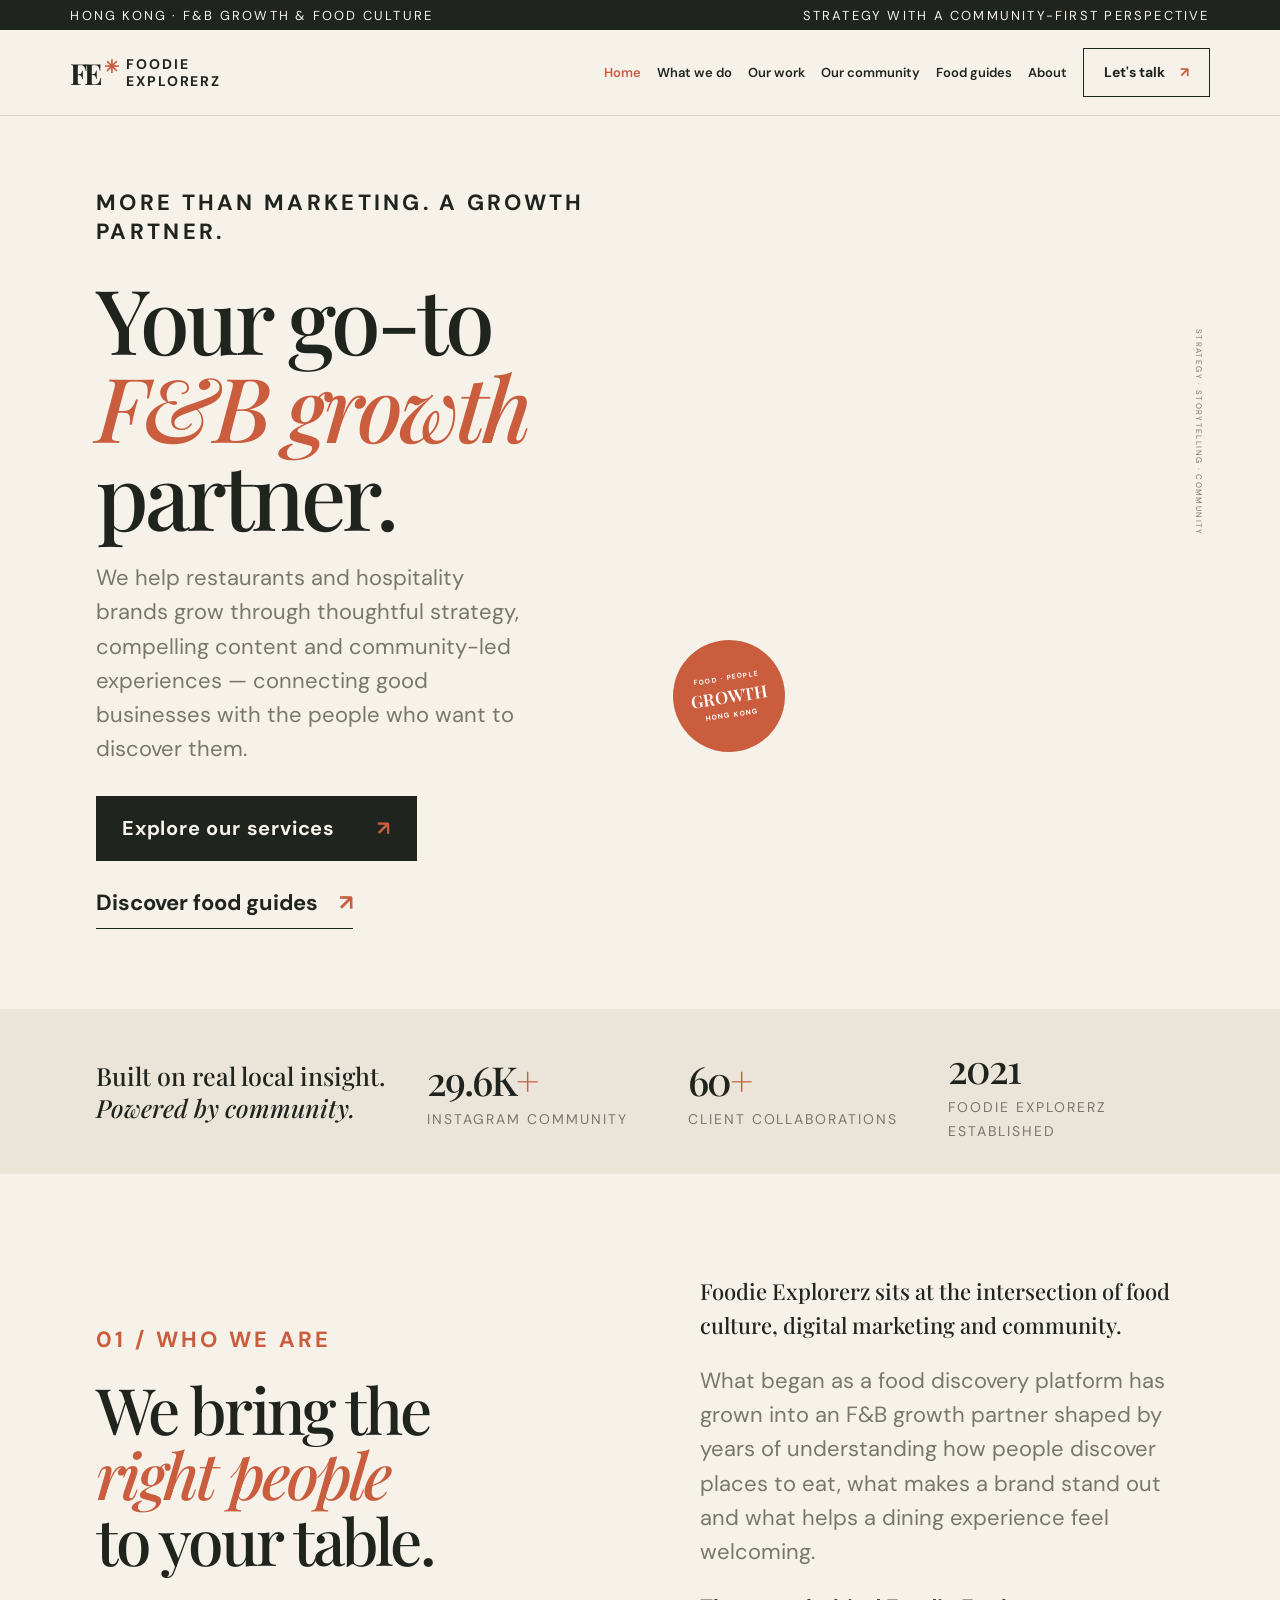
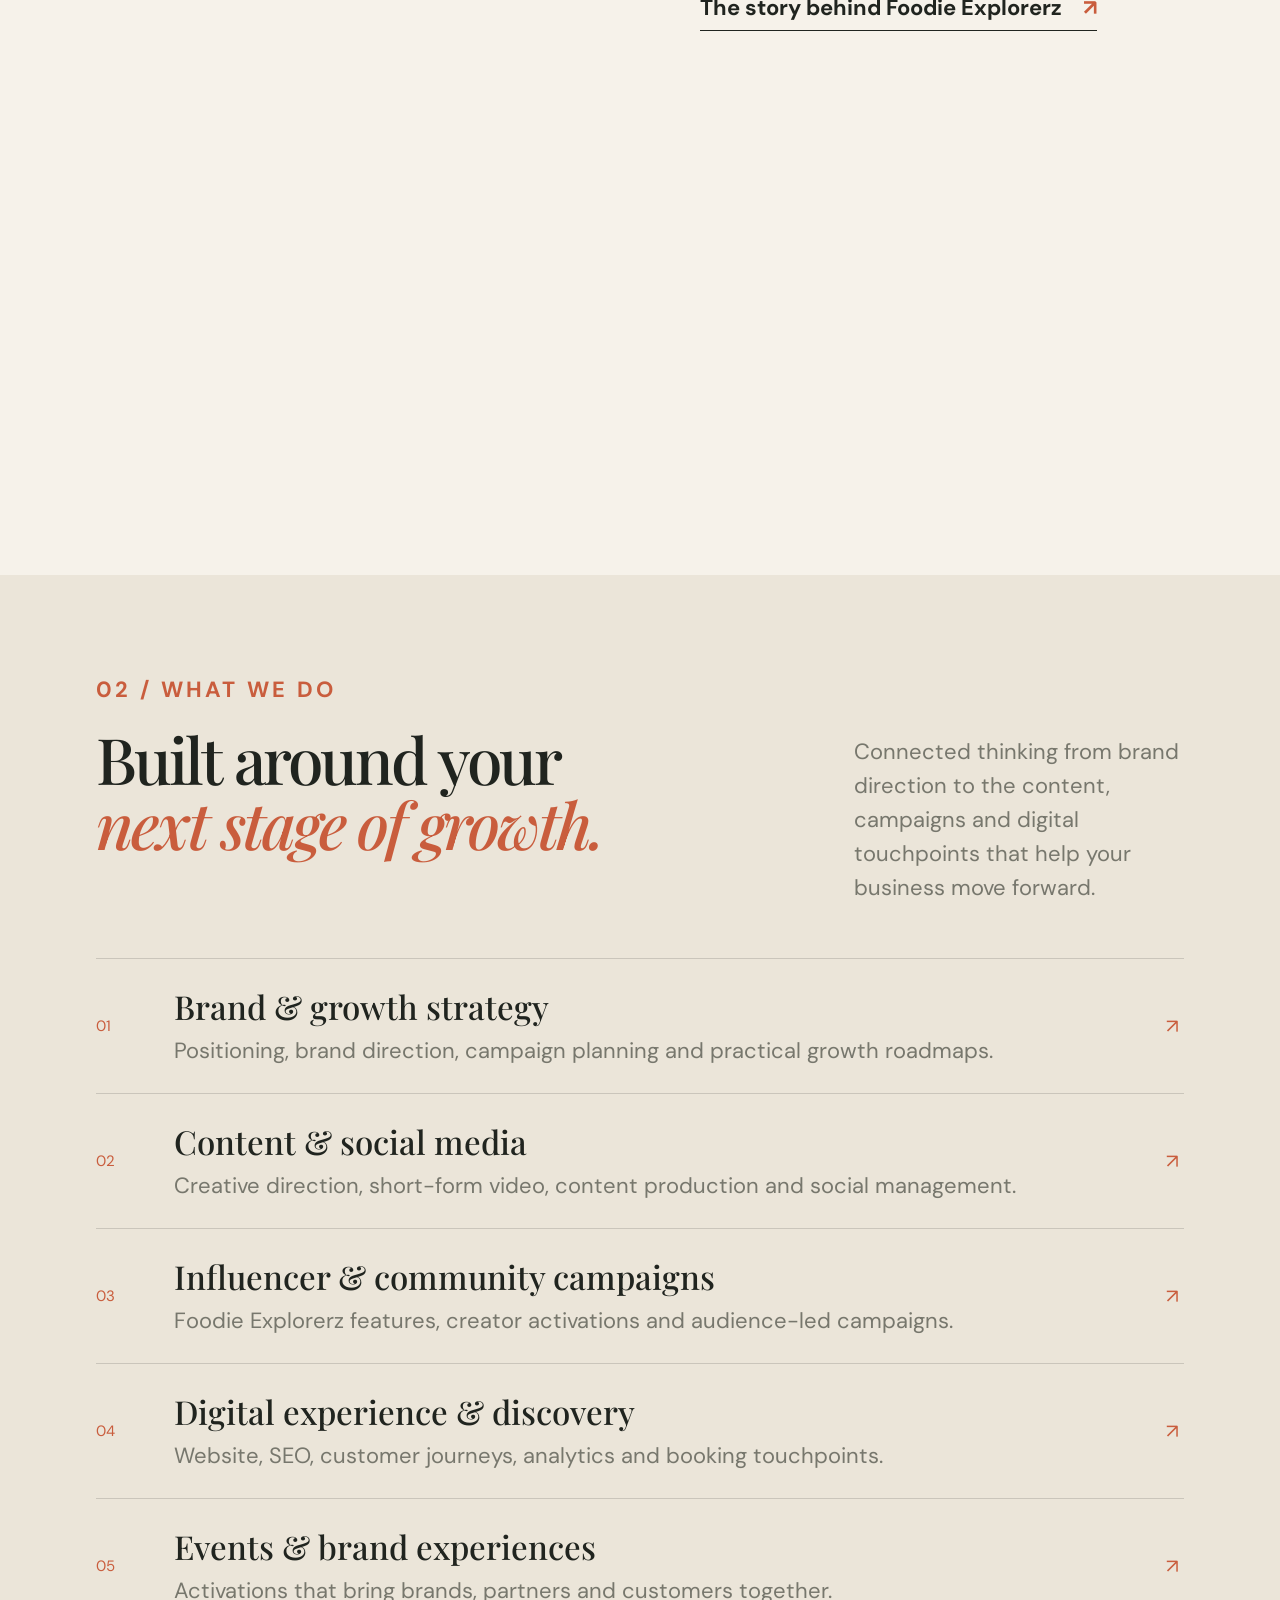
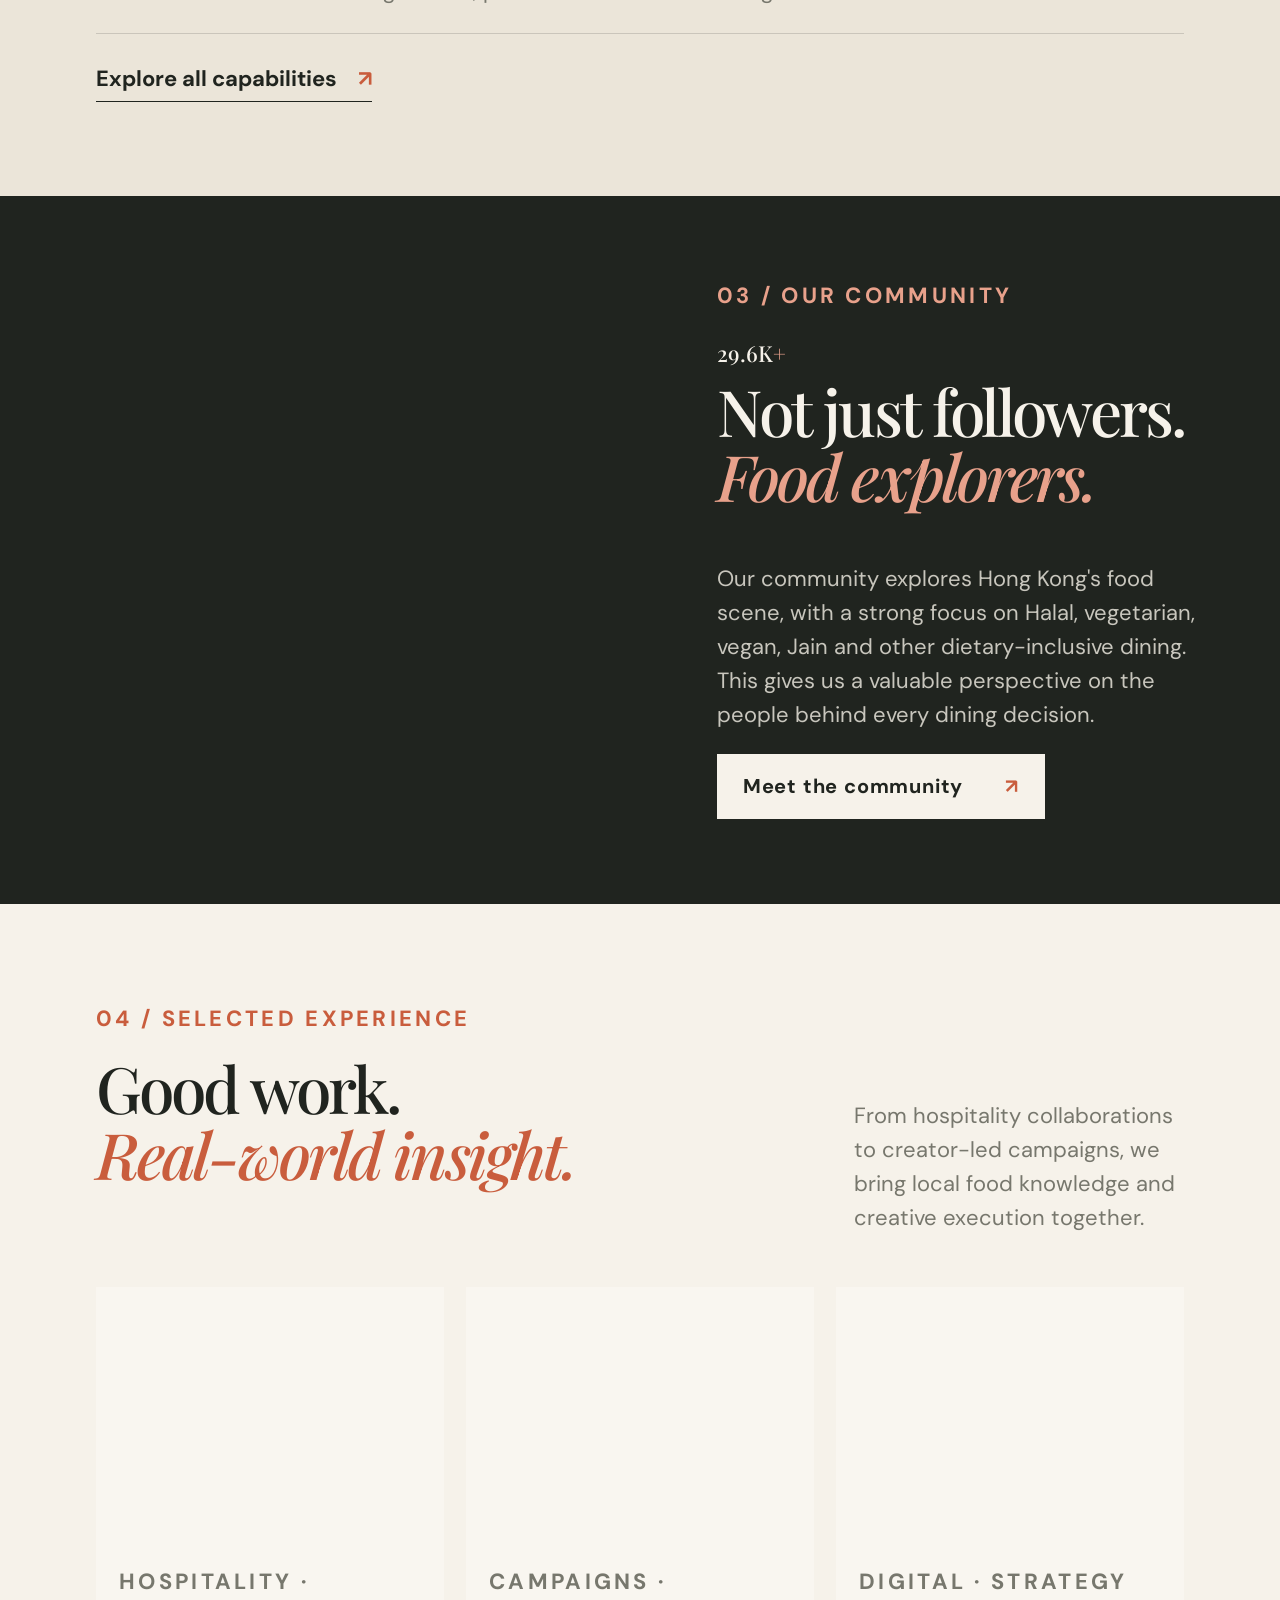
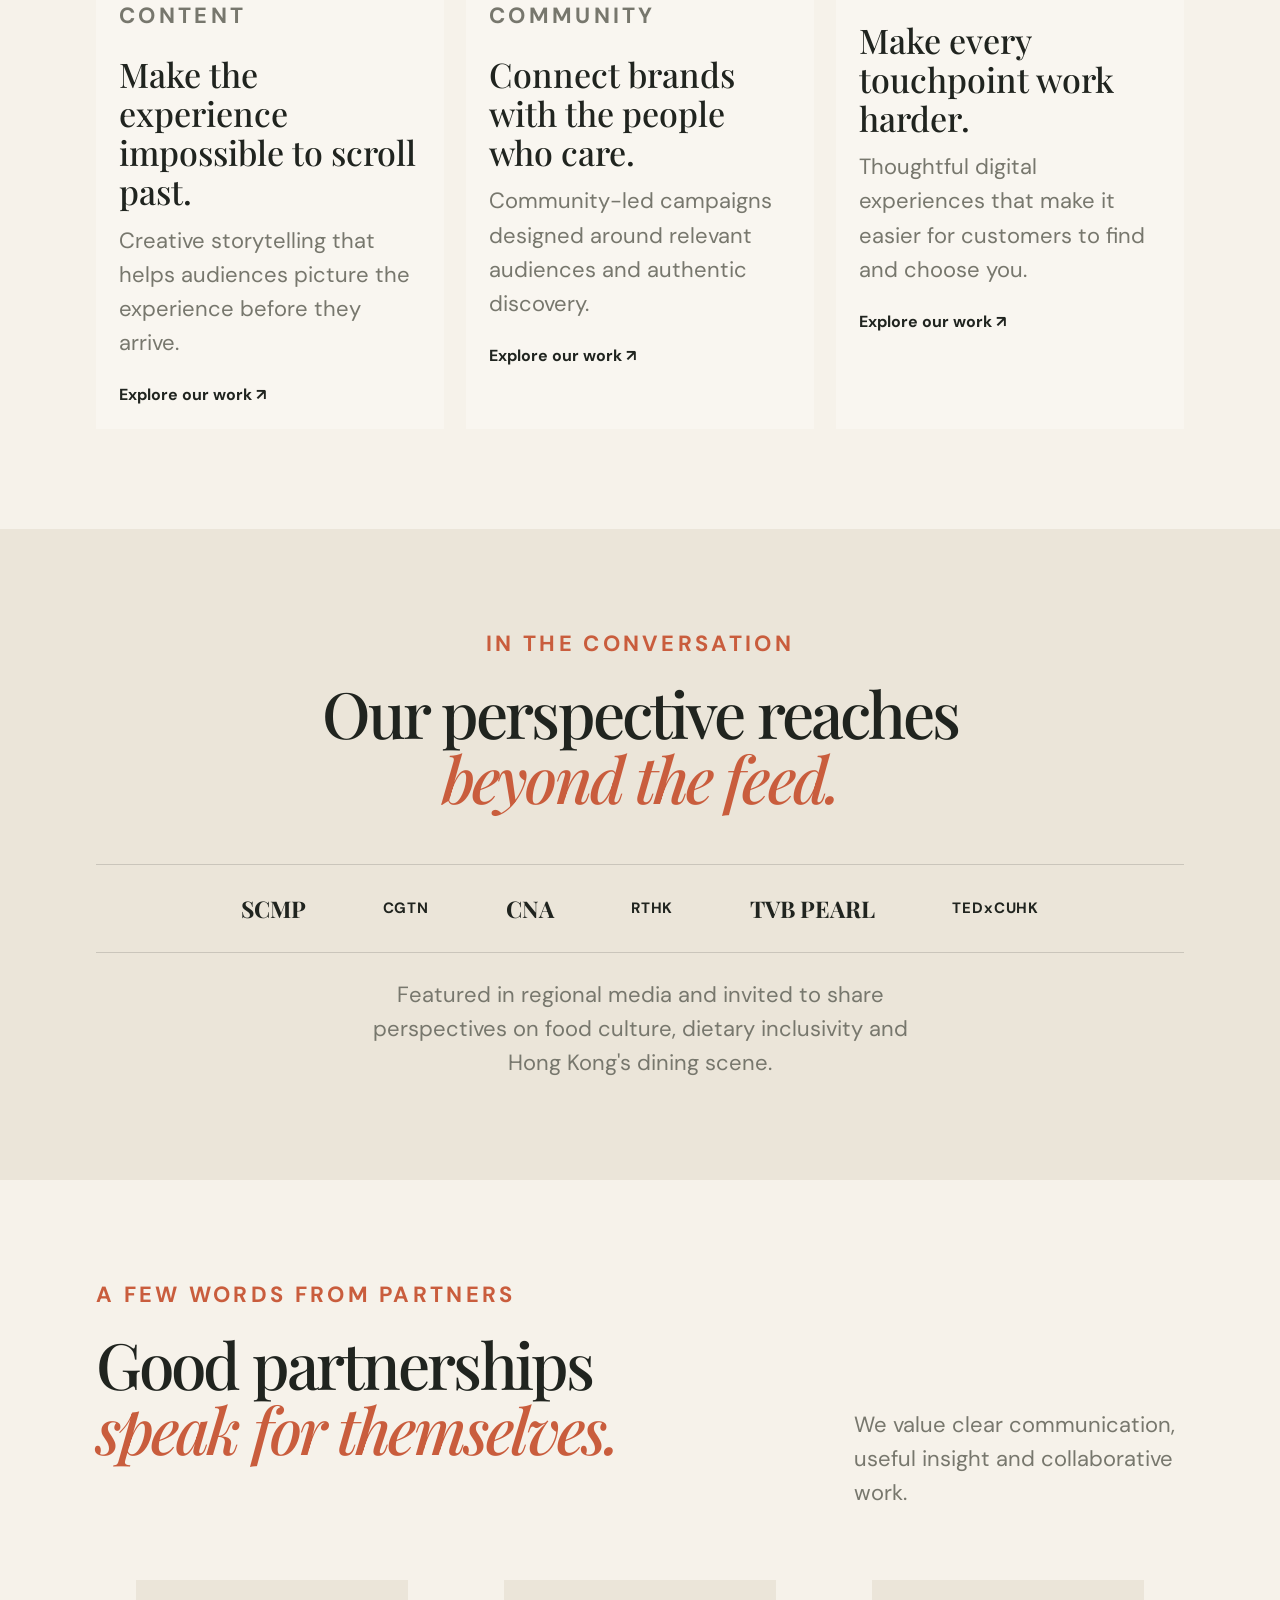
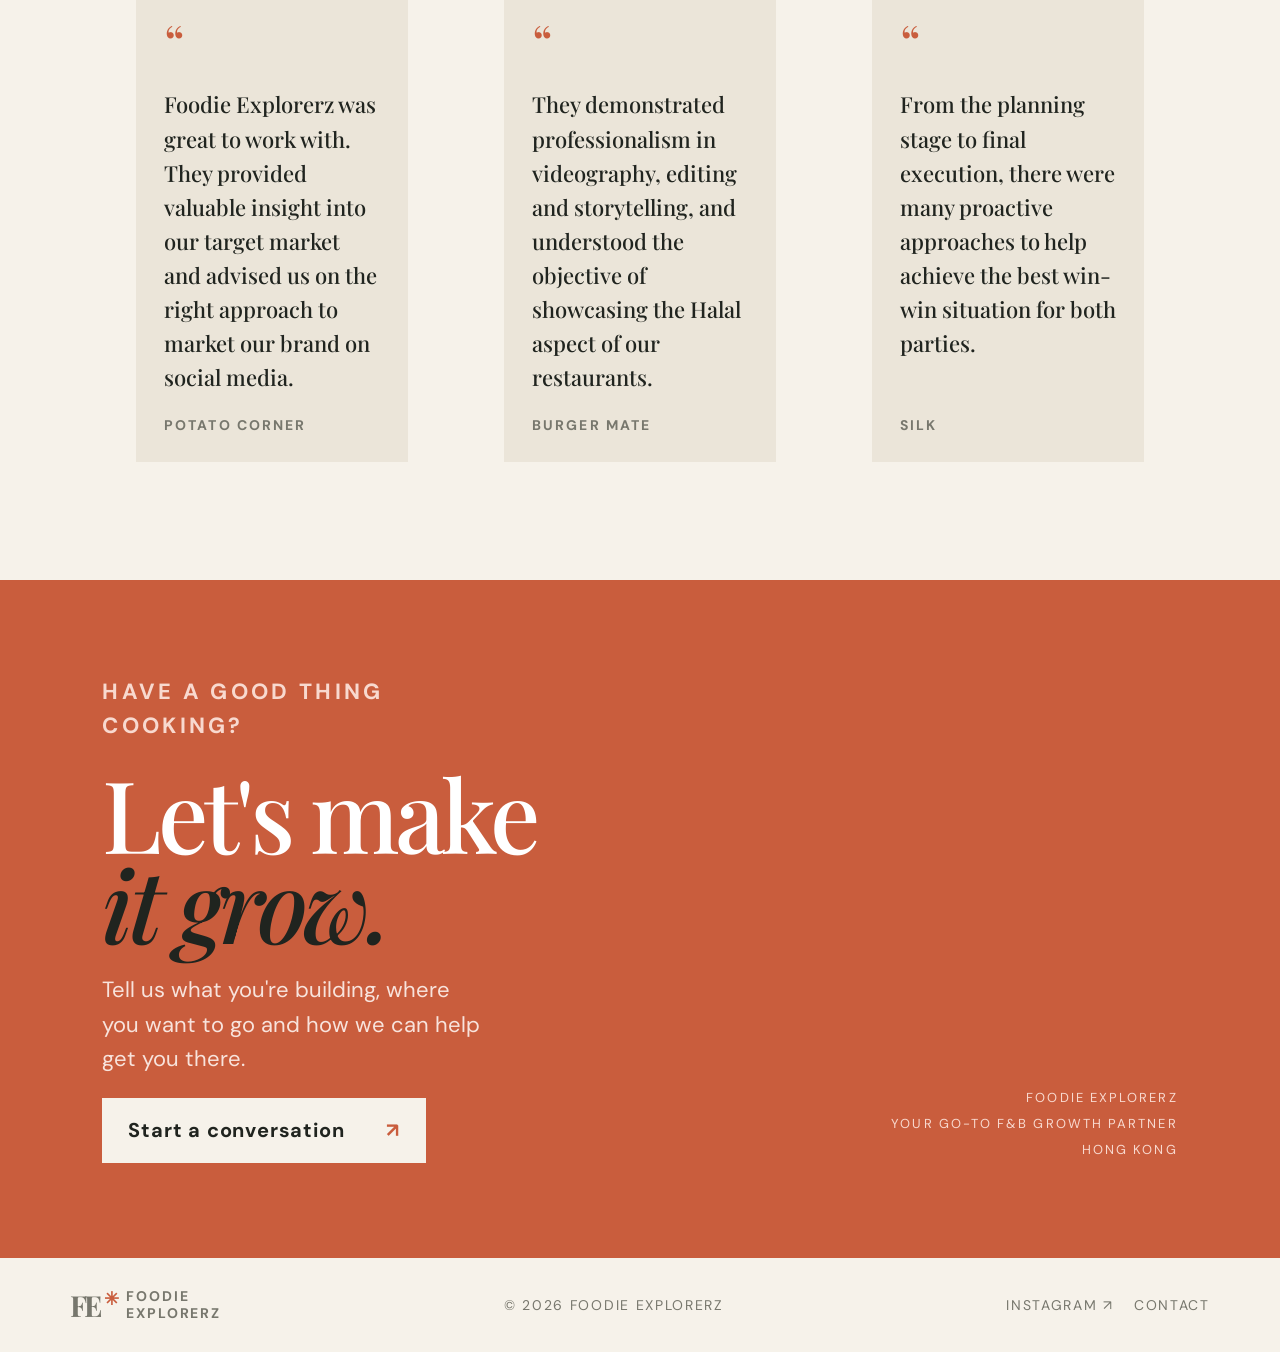
==== index.html @ 1034ffcb "Remove separate Content / Blog navigation" ====
<!doctype html><html lang="en"><head><meta charset="utf-8"><meta name="viewport" content="width=device-width,initial-scale=1"><meta name="theme-color" content="#f6f2ea"><meta name="description" content="Foodie Explorerz is your go-to F&B growth partner. Strategy, content, community and campaigns for restaurants and hospitality brands."><title>Foodie Explorerz | Your Go-to F&B Growth Partner</title><link rel="stylesheet" href="styles.css?v=20261119-content-blog-22px"></head><body>
<div class="topline"><span>Hong Kong · F&B growth & food culture</span><span>Strategy with a community-first perspective</span></div>
<header class="header"><a class="brand" href="index.html"><span class="brand-symbol">FE<b>✳</b></span><span class="brand-word">FOODIE<br>EXPLORERZ</span></a><button class="menu" aria-label="Toggle navigation" aria-expanded="false">☰</button><nav class="nav"><a class="active" href="index.html">Home</a><a href="services.html">What we do</a><a href="work.html">Our work</a><a href="community.html">Our community</a><a href="guides.html">Food guides</a><a href="about.html">About</a><a class="nav-button" href="contact.html">Let's talk <span>↗</span></a></nav></header>
<main><section class="hero"><div class="hero-copy"><p class="eyebrow">More than marketing. A growth partner.</p><h1 class="display">Your go-to<br><em>F&B growth</em><br>partner.</h1><p class="body-copy">We help restaurants and hospitality brands grow through thoughtful strategy, compelling content and community-led experiences — connecting good businesses with the people who want to discover them.</p><div class="actions"><a class="btn" href="services.html">Explore our services <span class="arrow">↗</span></a><a class="text-link" href="guides.html">Discover food guides <span class="arrow">↗</span></a></div></div><div class="hero-visual"><div class="hero-main"></div><div class="hero-inset"></div><div class="roundel"><small>FOOD · PEOPLE</small>GROWTH<span>HONG KONG</span></div><div class="hero-note">STRATEGY · STORYTELLING · COMMUNITY</div></div></section>
<section class="metrics"><div class="metric-intro">Built on real local insight.<br><em>Powered by community.</em></div><div class="metric"><strong>29.6K<span>+</span></strong><small>INSTAGRAM COMMUNITY</small></div><div class="metric"><strong>60<span>+</span></strong><small>CLIENT COLLABORATIONS</small></div><div class="metric"><strong>2021</strong><small>FOODIE EXPLORERZ ESTABLISHED</small></div></section>
<section class="section"><div class="split"><div><p class="kicker">01 / WHO WE ARE</p><h2 class="h2">We bring the<br><em>right people</em><br>to your table.</h2></div><div><p class="lead">Foodie Explorerz sits at the intersection of food culture, digital marketing and community.</p><p class="body-copy">What began as a food discovery platform has grown into an F&B growth partner shaped by years of understanding how people discover places to eat, what makes a brand stand out and what helps a dining experience feel welcoming.</p><a class="text-link" href="about.html">The story behind Foodie Explorerz <span class="arrow">↗</span></a></div></div><div class="image-wide" role="img" aria-label="Chef preparing a dish in a restaurant kitchen"></div></section>
<section class="section services-preview"><div class="section-head"><div><p class="kicker">02 / WHAT WE DO</p><h2 class="h2">Built around your<br><em>next stage of growth.</em></h2></div><p class="body-copy">Connected thinking from brand direction to the content, campaigns and digital touchpoints that help your business move forward.</p></div><div class="service-list"><a class="service" href="services.html"><span class="num">01</span><div><h3>Brand & growth strategy</h3><p>Positioning, brand direction, campaign planning and practical growth roadmaps.</p></div><span class="arrow">↗</span></a><a class="service" href="services.html"><span class="num">02</span><div><h3>Content & social media</h3><p>Creative direction, short-form video, content production and social management.</p></div><span class="arrow">↗</span></a><a class="service" href="services.html"><span class="num">03</span><div><h3>Influencer & community campaigns</h3><p>Foodie Explorerz features, creator activations and audience-led campaigns.</p></div><span class="arrow">↗</span></a><a class="service" href="services.html"><span class="num">04</span><div><h3>Digital experience & discovery</h3><p>Website, SEO, customer journeys, analytics and booking touchpoints.</p></div><span class="arrow">↗</span></a><a class="service" href="services.html"><span class="num">05</span><div><h3>Events & brand experiences</h3><p>Activations that bring brands, partners and customers together.</p></div><span class="arrow">↗</span></a></div><div style="margin-top:28px"><a class="text-link" href="services.html">Explore all capabilities <span class="arrow">↗</span></a></div></section>
<section class="dark-feature"><div class="dark-image" role="img" aria-label="Friends enjoying a meal together"></div><div class="dark-copy"><p class="kicker">03 / OUR COMMUNITY</p><p class="big-number">29.6K<span>+</span></p><h2 class="h2">Not just followers.<br><em>Food explorers.</em></h2><p class="body-copy" style="color:#c8c6bd">Our community explores Hong Kong's food scene, with a strong focus on Halal, vegetarian, vegan, Jain and other dietary-inclusive dining. This gives us a valuable perspective on the people behind every dining decision.</p><a class="btn btn-light" href="community.html">Meet the community <span class="arrow">↗</span></a></div></section>
<section class="section"><div class="section-head"><div><p class="kicker">04 / SELECTED EXPERIENCE</p><h2 class="h2">Good work.<br><em>Real-world insight.</em></h2></div><p class="body-copy">From hospitality collaborations to creator-led campaigns, we bring local food knowledge and creative execution together.</p></div><div class="cards"><article class="card"><div class="card-image" style="background-image:url('https://images.unsplash.com/photo-1559339352-11d035aa65de?auto=format&fit=crop&w=900&q=85')"></div><div class="card-content"><p class="kicker">HOSPITALITY · CONTENT</p><h3>Make the experience impossible to scroll past.</h3><p>Creative storytelling that helps audiences picture the experience before they arrive.</p><a href="work.html">Explore our work ↗</a></div></article><article class="card"><div class="card-image" style="background-image:url('https://images.unsplash.com/photo-1555396273-367ea4eb4db5?auto=format&fit=crop&w=900&q=85')"></div><div class="card-content"><p class="kicker">CAMPAIGNS · COMMUNITY</p><h3>Connect brands with the people who care.</h3><p>Community-led campaigns designed around relevant audiences and authentic discovery.</p><a href="work.html">Explore our work ↗</a></div></article><article class="card"><div class="card-image" style="background-image:url('https://images.unsplash.com/photo-1556742049-0cfed4f6a45d?auto=format&fit=crop&w=900&q=85')"></div><div class="card-content"><p class="kicker">DIGITAL · STRATEGY</p><h3>Make every touchpoint work harder.</h3><p>Thoughtful digital experiences that make it easier for customers to find and choose you.</p><a href="work.html">Explore our work ↗</a></div></article></div></section>
<section class="section press"><p class="kicker">IN THE CONVERSATION</p><h2 class="h2">Our perspective reaches<br><em>beyond the feed.</em></h2><div class="press-logos"><span>SCMP</span><span>CGTN</span><span>CNA</span><span>RTHK</span><span>TVB PEARL</span><span>TEDxCUHK</span></div><p class="body-copy" style="max-width:570px;margin:25px auto 0">Featured in regional media and invited to share perspectives on food culture, dietary inclusivity and Hong Kong's dining scene.</p></section>
<section class="section"><div class="section-head"><div><p class="kicker">A FEW WORDS FROM PARTNERS</p><h2 class="h2">Good partnerships<br><em>speak for themselves.</em></h2></div><p class="body-copy">We value clear communication, useful insight and collaborative work.</p></div><div class="quote-grid"><blockquote class="quote"><mark>“</mark><p>Foodie Explorerz was great to work with. They provided valuable insight into our target market and advised us on the right approach to market our brand on social media.</p><cite>POTATO CORNER</cite></blockquote><blockquote class="quote"><mark>“</mark><p>They demonstrated professionalism in videography, editing and storytelling, and understood the objective of showcasing the Halal aspect of our restaurants.</p><cite>BURGER MATE</cite></blockquote><blockquote class="quote"><mark>“</mark><p>From the planning stage to final execution, there were many proactive approaches to help achieve the best win-win situation for both parties.</p><cite>SILK</cite></blockquote></div></section>
<section class="cta"><div><p class="kicker">HAVE A GOOD THING COOKING?</p><h2>Let's make<br><em>it grow.</em></h2><p>Tell us what you're building, where you want to go and how we can help get you there.</p><a class="btn btn-light" href="contact.html">Start a conversation <span class="arrow">↗</span></a></div><div class="cta-aside">FOODIE EXPLORERZ<br>YOUR GO-TO F&B GROWTH PARTNER<br>HONG KONG</div></section></main>
<footer class="footer"><a class="brand" href="index.html"><span class="brand-symbol">FE<b>✳</b></span><span class="brand-word">FOODIE<br>EXPLORERZ</span></a><span>© <span data-year></span> FOODIE EXPLORERZ</span><div class="footer-links"><a href="https://www.instagram.com/foodie_explorerz/" target="_blank" rel="noopener">INSTAGRAM ↗</a><a href="contact.html">CONTACT</a></div></footer><script src="script.js"></script></body></html>
---- styles.css ----
@import url('https://fonts.googleapis.com/css2?family=DM+Sans:wght@400;500;600;700&family=Playfair+Display:ital,wght@0,500;0,600;0,700;1,500;1,600&display=swap');
:root{--cream:#f6f2ea;--paper:#ebe5d9;--ink:#20241f;--muted:#77776d;--accent:#c95d3d;--line:rgba(32,36,31,.16);--serif:'Playfair Display',Georgia,serif;--sans:'DM Sans',Arial,sans-serif;--max:1280px}
*{box-sizing:border-box}html{scroll-behavior:smooth}body{margin:0;background:var(--cream);color:var(--ink);font-family:var(--sans);-webkit-font-smoothing:antialiased}a{color:inherit;text-decoration:none}img{max-width:100%;display:block}.topline{height:30px;background:var(--ink);color:var(--cream);display:flex;align-items:center;justify-content:space-between;padding:0 5.5%;font-size:8px;letter-spacing:.17em;text-transform:uppercase}.header{height:86px;padding:0 5.5%;display:flex;align-items:center;justify-content:space-between;border-bottom:1px solid var(--line);position:sticky;top:0;background:rgba(246,242,234,.96);backdrop-filter:blur(12px);z-index:20}.brand{display:flex;align-items:center;gap:10px}.brand-symbol{font:700 29px var(--serif);letter-spacing:-.1em}.brand-symbol b{color:var(--accent);font-size:18px;vertical-align:top;margin-left:4px}.brand-word{font-size:9px;font-weight:700;line-height:1.2;letter-spacing:.14em}.nav{display:flex;align-items:center;gap:27px;font-size:10px;font-weight:600}.nav a{transition:color .2s}.nav a:hover,.nav a.active{color:var(--accent)}.nav .nav-button{padding:13px 17px;border:1px solid var(--ink)}.nav-button span,.arrow{color:var(--accent);margin-left:12px}.menu{display:none;border:0;background:none;font-size:24px;color:var(--ink)}.wrap{max-width:var(--max);margin:auto}.eyebrow,.kicker{font-size:9px;letter-spacing:.19em;font-weight:700;text-transform:uppercase}.kicker{color:var(--accent)}h1,h2,h3,p{margin-top:0}h1,h2{font-family:var(--serif);font-weight:500;letter-spacing:-.045em}h1 em,h2 em{color:var(--accent);font-weight:500}.display{font-size:clamp(54px,7vw,94px);line-height:.98}.h2{font-size:clamp(43px,5vw,68px);line-height:1.02}.lead{font:500 22px/1.4 var(--serif)}.body-copy{font-size:13px;line-height:1.9;color:var(--muted)}.btn{display:inline-flex;align-items:center;justify-content:space-between;gap:30px;padding:16px 19px;background:var(--ink);color:var(--cream);font-size:10px;font-weight:700;letter-spacing:.04em;transition:transform .2s}.btn:hover{transform:translateY(-3px)}.btn-light{background:var(--cream);color:var(--ink)}.btn-outline{background:transparent;border:1px solid var(--ink);color:var(--ink)}.text-link{font-size:10px;font-weight:700;border-bottom:1px solid var(--ink);padding-bottom:8px}.text-link .arrow{margin-left:16px}.section{padding:100px 7.5%}.section-head{display:flex;align-items:end;justify-content:space-between;gap:45px;margin-bottom:48px}.section-head>p{max-width:330px;margin:0 0 4px}.hero{padding:72px 7.5% 80px;display:grid;grid-template-columns:1fr 1fr;gap:6%;align-items:center;max-width:1500px;margin:auto}.hero-copy{max-width:590px}.hero h1{margin:28px 0 24px}.hero-copy .body-copy{max-width:440px}.actions{display:flex;align-items:center;gap:25px;margin-top:30px;flex-wrap:wrap}.hero-visual{height:510px;position:relative}.hero-main{position:absolute;inset:0 8% 8% 8%;background:center/cover url('https://images.unsplash.com/photo-1414235077428-338989a2e8c0?auto=format&fit=crop&w=1400&q=85')}.hero-inset{position:absolute;right:0;bottom:0;width:38%;height:40%;border:9px solid var(--cream);background:center/cover url('https://images.unsplash.com/photo-1547592180-85f173990554?auto=format&fit=crop&w=700&q=85')}.roundel{position:absolute;left:0;bottom:12%;width:112px;height:112px;border-radius:50%;background:var(--accent);color:white;display:grid;place-content:center;text-align:center;transform:rotate(-9deg);font:600 17px/1.1 var(--serif)}.roundel small{font:700 7px var(--sans);letter-spacing:.17em;margin-bottom:5px}.roundel span{font:700 7px var(--sans);letter-spacing:.15em;margin-top:5px}.hero-note{position:absolute;right:-20px;top:5%;writing-mode:vertical-rl;font-size:8px;letter-spacing:.17em;color:var(--muted)}.metrics{background:var(--paper);padding:32px 7.5%;display:grid;grid-template-columns:1.3fr repeat(3,1fr);gap:25px;align-items:center}.metric-intro{font:500 19px/1.25 var(--serif)}.metric strong{font:500 40px var(--serif);letter-spacing:-.05em;display:block}.metric strong span{color:var(--accent)}.metric small{font-size:8px;letter-spacing:.14em;color:var(--muted)}.split{display:grid;grid-template-columns:1fr 1fr;gap:11%;align-items:end}.image-wide{height:390px;background:center/cover url('https://images.unsplash.com/photo-1556911220-bff31c812dba?auto=format&fit=crop&w=1500&q=85');margin-top:60px}.services-preview{background:var(--paper)}.service-list{border-top:1px solid var(--line)}.service{display:grid;grid-template-columns:60px 1fr 30px;gap:18px;align-items:center;padding:25px 0;border-bottom:1px solid var(--line)}.service .num{font-size:9px;color:var(--accent)}.service h3{font:500 24px var(--serif);margin:0 0 6px}.service p{font-size:11px;color:var(--muted);margin:0;line-height:1.7}.service .arrow{font-size:20px}.dark-feature{background:var(--ink);color:var(--cream);display:grid;grid-template-columns:1fr 1fr;min-height:540px}.dark-image{background:center/cover url('https://images.unsplash.com/photo-1517248135467-4c7edcad34c4?auto=format&fit=crop&w=1300&q=85')}.dark-copy{padding:85px 12%;align-self:center}.dark-copy .kicker{color:#e8a18b}.dark-copy .h2 em{color:#e8a18b}.big-number{font:500 72px var(--serif);margin:26px 0 8px}.big-number span{color:#e8a18b}.cards{display:grid;grid-template-columns:repeat(3,1fr);gap:22px}.card-image{height:255px;background-size:cover;background-position:center}.card{background:#f9f6f0}.card-content{padding:23px}.card .kicker{font-size:8px}.card h3{font:500 25px/1.15 var(--serif);margin:12px 0}.card p{font-size:11px;line-height:1.8;color:var(--muted)}.card a{font-size:10px;font-weight:700}.press{background:var(--paper);text-align:center}.press-logos{display:flex;justify-content:center;gap:clamp(25px,6vw,80px);align-items:center;padding:28px 0;border-block:1px solid var(--line);font:700 23px var(--serif);flex-wrap:wrap}.press-logos span:nth-child(even){font:700 15px var(--sans);letter-spacing:.06em}.quote-grid{display:grid;grid-template-columns:repeat(3,1fr);gap:16px}.quote{padding:28px;background:var(--paper);min-height:220px;display:flex;flex-direction:column}.quote mark{background:none;color:var(--accent);font:50px var(--serif)}.quote p{font:500 16px/1.5 var(--serif);margin:12px 0 22px}.quote cite{font-style:normal;font-size:8px;font-weight:700;letter-spacing:.15em;color:var(--muted);margin-top:auto}.cta{background:var(--accent);color:white;padding:95px 8%;display:flex;justify-content:space-between;align-items:end;gap:40px}.cta .kicker{color:#f8d9cf}.cta h2{font-size:clamp(60px,8vw,100px);line-height:.9;margin:25px 0}.cta h2 em{color:var(--ink)}.cta p{font-size:12px;line-height:1.8;max-width:380px;color:#f8e3dc}.cta-aside{text-align:right;font-size:8px;line-height:2;letter-spacing:.16em;color:#f8d9cf}.footer{padding:28px 5.5%;display:flex;align-items:center;justify-content:space-between;gap:20px;font-size:8px;letter-spacing:.12em;color:var(--muted)}.footer-links{display:flex;gap:20px}.page-hero{padding:85px 8% 65px;max-width:1500px;margin:auto}.page-hero h1{max-width:900px;margin:25px 0}.page-hero .body-copy{max-width:600px}.page-banner{height:430px;background:center/cover}.two-col{display:grid;grid-template-columns:1fr 1fr;gap:8%;align-items:center}.feature-list{display:grid;grid-template-columns:1fr 1fr;gap:1px;background:var(--line);border:1px solid var(--line)}.feature{background:var(--cream);padding:27px}.feature h3{font:500 23px var(--serif);margin:10px 0}.feature p{font-size:11px;line-height:1.8;color:var(--muted)}.tag{display:inline-block;padding:8px 11px;border:1px solid var(--line);font-size:9px;margin:4px 5px 4px 0}.work-placeholder{background:var(--paper);padding:36px;min-height:180px;display:flex;flex-direction:column;justify-content:center}.work-placeholder strong{font:500 27px var(--serif)}.work-placeholder small{font-size:8px;letter-spacing:.16em;color:var(--accent)}.form{max-width:650px}.form label{display:block;font-size:10px;font-weight:700;margin:18px 0 7px}.form input,.form textarea,.form select{width:100%;padding:14px;border:1px solid var(--line);background:#fffdf9;font:12px var(--sans);color:var(--ink)}.form textarea{min-height:130px;resize:vertical}.form-note{font-size:10px;color:var(--muted);line-height:1.7}.guide-grid{display:grid;grid-template-columns:repeat(3,1fr);gap:20px}.guide-tile{min-height:270px;display:flex;align-items:end;padding:24px;color:white;background-size:cover;background-position:center;position:relative}.guide-tile:before{content:'';position:absolute;inset:0;background:linear-gradient(transparent,rgba(0,0,0,.65))}.guide-tile div{position:relative}.guide-tile h3{font:500 27px var(--serif);margin:7px 0}.guide-tile span{font-size:8px;letter-spacing:.16em}.notice{padding:18px 20px;background:var(--paper);font-size:11px;line-height:1.8;color:var(--muted)}@media(max-width:900px){.nav{gap:15px}.nav a{font-size:9px}.hero{gap:3%;padding-inline:6%}.metrics{grid-template-columns:repeat(3,1fr)}.metric-intro{grid-column:1/-1}.section{padding:80px 6%}.dark-copy{padding:60px 8%}}@media(max-width:650px){.topline{padding:0 5%;font-size:7px}.topline span:last-child{display:none}.header{height:70px;padding:0 5%}.menu{display:block}.nav{display:none;position:absolute;top:69px;left:0;right:0;background:var(--cream);padding:24px 6%;border-bottom:1px solid var(--line);flex-direction:column;align-items:flex-start;gap:20px}.nav.open{display:flex}.hero{display:block;padding:48px 6% 58px}.hero h1{font-size:59px}.hero-visual{height:350px;margin-top:35px}.roundel{width:88px;height:88px;font-size:14px}.hero-note{right:-10px}.metrics{padding:27px 6%;grid-template-columns:1fr 1fr;row-gap:22px}.metric-intro{grid-column:1/-1}.metric strong{font-size:33px}.section{padding:70px 6%}.split,.two-col{grid-template-columns:1fr;gap:28px}.image-wide{height:250px;margin-top:35px}.section-head{display:block;margin-bottom:35px}.section-head>p{margin-top:20px}.service{grid-template-columns:28px 1fr 18px;gap:10px}.service h3{font-size:20px}.dark-feature{grid-template-columns:1fr}.dark-image{min-height:270px}.dark-copy{padding:50px 7%}.big-number{font-size:62px}.cards,.quote-grid,.guide-grid{grid-template-columns:1fr}.card-image{height:230px}.press-logos{gap:20px;font-size:20px}.press-logos span:nth-child(even){font-size:13px}.cta{display:block;padding:70px 7%}.cta h2{font-size:76px}.cta-aside{text-align:left;margin-top:45px}.footer{padding:25px 6%;flex-wrap:wrap}.footer>span{order:3;width:100%}.footer-links{flex-wrap:wrap}.page-hero{padding:65px 6% 45px}.page-hero h1{font-size:56px}.page-banner{height:270px}.feature-list{grid-template-columns:1fr}.guide-tile{min-height:240px}}


/* Typography refinement: improve readability across navigation, headings and controls */
.topline{font-size:10px}
.brand-word{font-size:11px}
.nav{font-size:12px;gap:29px}
.nav a{font-size:12px}
.eyebrow,.kicker{font-size:11px}
.body-copy{font-size:15px;line-height:1.85}
.btn{font-size:12px;padding:17px 21px}
.text-link{font-size:12px}
.metric small{font-size:10px}
.service .num{font-size:11px}
.service h3{font-size:27px}
.service p{font-size:13px}
.card .kicker{font-size:10px}
.card h3{font-size:28px}
.card p{font-size:13px}
.card a{font-size:12px}
.quote cite{font-size:10px}
.footer{font-size:10px}
.page-hero .body-copy{font-size:15px}
.feature h3{font-size:26px}
.feature p{font-size:13px}
.tag{font-size:11px}
.work-placeholder small{font-size:10px}
.form label{font-size:12px}
.form input,.form textarea,.form select{font-size:14px}
.form-note,.notice{font-size:13px}
.guide-tile span{font-size:10px}
@media(max-width:900px){.nav a{font-size:12px}}
@media(max-width:650px){
  .topline{font-size:8px}
  .brand-word{font-size:10px}
  .nav a{font-size:14px}
  .hero h1{font-size:clamp(56px,12vw,68px)}
  .page-hero h1{font-size:clamp(52px,11vw,64px)}
  .body-copy,.page-hero .body-copy{font-size:14px}
  .eyebrow,.kicker{font-size:10px}
  .btn{font-size:12px}
  .service h3{font-size:22px}
  .service p{font-size:12px}
  .card h3{font-size:26px}
  .card p{font-size:13px}
  .footer{font-size:9px}
}

/* Second readability pass: make all supporting text and controls clearly legible */
body{font-size:16px}
.topline{font-size:11px}
.brand-word{font-size:12px}
.nav,.nav a{font-size:14px}
.eyebrow,.kicker{font-size:13px;letter-spacing:.15em}
.body-copy,.page-hero .body-copy{font-size:17px;line-height:1.8}
.lead{font-size:25px}
.btn{font-size:14px;padding:19px 23px}
.text-link{font-size:14px}
.metric-intro{font-size:22px}
.metric small{font-size:12px}
.service .num{font-size:13px}
.service h3{font-size:30px}
.service p{font-size:15px;line-height:1.75}
.card .kicker{font-size:12px}
.card h3{font-size:31px}
.card p{font-size:15px;line-height:1.75}
.card a{font-size:14px}
.quote p{font-size:19px}
.quote cite{font-size:12px}
.footer{font-size:12px}
.feature h3{font-size:29px}
.feature p{font-size:15px}
.tag{font-size:13px}
.work-placeholder small{font-size:12px}
.work-placeholder strong{font-size:30px}
.form label{font-size:14px}
.form input,.form textarea,.form select{font-size:16px;padding:16px}
.form-note,.notice{font-size:15px}
.guide-tile span{font-size:12px}
.guide-tile h3{font-size:30px}
.cta p{font-size:15px}
.cta-aside{font-size:11px}
@media(max-width:900px){
  .nav a{font-size:13px}
  .body-copy,.page-hero .body-copy{font-size:16px}
}
@media(max-width:650px){
  .topline{font-size:9px}
  .brand-word{font-size:11px}
  .nav a{font-size:16px}
  .hero h1{font-size:clamp(58px,13vw,72px)}
  .page-hero h1{font-size:clamp(54px,12vw,68px)}
  .body-copy,.page-hero .body-copy{font-size:16px;line-height:1.75}
  .eyebrow,.kicker{font-size:11px}
  .lead{font-size:22px}
  .btn{font-size:14px;padding:17px 20px}
  .text-link{font-size:13px}
  .service h3{font-size:24px}
  .service p{font-size:14px}
  .card h3{font-size:29px}
  .card p{font-size:15px}
  .metric small{font-size:11px}
  .quote p{font-size:18px}
  .footer{font-size:10px}
  .feature h3{font-size:26px}
  .feature p{font-size:14px}
  .form label{font-size:13px}
  .form input,.form textarea,.form select{font-size:16px}
  .form-note,.notice{font-size:14px}
  .guide-tile h3{font-size:28px}
  .guide-tile span{font-size:11px}
  .cta p{font-size:14px}
}


/* Button labels: deliberately larger for clear, comfortable reading */
.btn,
button.btn,
a.btn,
input[type="submit"],
.form button,
.nav .nav-button {
  font-size: 18px !important;
  font-weight: 700;
  line-height: 1.25;
}
.btn,
button.btn,
a.btn,
.form button {
  padding: 20px 26px;
}
.nav .nav-button {
  font-size: 14px !important;
  padding: 15px 20px;
}
@media(max-width:650px) {
  .btn,
  button.btn,
  a.btn,
  input[type="submit"],
  .form button {
    font-size: 17px !important;
    padding: 18px 22px;
  }
  .nav .nav-button {
    font-size: 15px !important;
  }
}


/* Global type-size increase across the entire site */
body { font-size: 18px; }
.topline { font-size: 13px; }
.brand-word { font-size: 14px; }
.nav, .nav a { font-size: 16px; }
.eyebrow, .kicker { font-size: 14px; }
.body-copy, .page-hero .body-copy { font-size: 19px; line-height: 1.8; }
.lead { font-size: 28px; }
.btn, button.btn, a.btn, input[type="submit"], .form button { font-size: 20px !important; line-height: 1.3; padding: 22px 28px; }
.nav .nav-button { font-size: 16px !important; }
.text-link { font-size: 16px; }
.metric-intro { font-size: 25px; }
.metric small { font-size: 14px; }
.service .num { font-size: 15px; }
.service h3 { font-size: 33px; }
.service p { font-size: 17px; line-height: 1.75; }
.card .kicker { font-size: 14px; }
.card h3 { font-size: 34px; }
.card p { font-size: 17px; line-height: 1.75; }
.card a { font-size: 16px; }
.quote p { font-size: 21px; }
.quote cite { font-size: 14px; }
.footer { font-size: 14px; }
.feature h3 { font-size: 32px; }
.feature p { font-size: 17px; }
.tag { font-size: 15px; }
.work-placeholder small { font-size: 14px; }
.work-placeholder strong { font-size: 33px; }
.form label { font-size: 16px; }
.form input, .form textarea, .form select { font-size: 18px; }
.form-note, .notice { font-size: 17px; }
.guide-tile span { font-size: 14px; }
.guide-tile h3 { font-size: 33px; }
.cta p { font-size: 18px; }
.cta-aside { font-size: 13px; }
@media(max-width:900px) {
  .nav a { font-size: 15px; }
  .body-copy, .page-hero .body-copy { font-size: 18px; }
}
@media(max-width:650px) {
  .topline { font-size: 10px; }
  .brand-word { font-size: 12px; }
  .nav a { font-size: 17px; }
  .hero h1 { font-size: clamp(60px, 13vw, 74px); }
  .page-hero h1 { font-size: clamp(56px, 12vw, 70px); }
  .body-copy, .page-hero .body-copy { font-size: 17px; line-height: 1.75; }
  .eyebrow, .kicker { font-size: 12px; }
  .lead { font-size: 24px; }
  .btn, button.btn, a.btn, input[type="submit"], .form button { font-size: 19px !important; padding: 20px 24px; }
  .text-link { font-size: 15px; }
  .service h3 { font-size: 26px; }
  .service p { font-size: 16px; }
  .card h3 { font-size: 31px; }
  .card p { font-size: 16px; }
  .metric small { font-size: 12px; }
  .quote p { font-size: 19px; }
  .footer { font-size: 11px; }
  .feature h3 { font-size: 28px; }
  .feature p { font-size: 16px; }
  .form label { font-size: 14px; }
  .form input, .form textarea, .form select { font-size: 17px; }
  .form-note, .notice { font-size: 15px; }
  .guide-tile h3 { font-size: 30px; }
  .guide-tile span { font-size: 12px; }
  .cta p { font-size: 16px; }
}


/* Requested type scale: 22px body copy and controls; display headings stay larger */
body p,
.body-copy,
.page-hero .body-copy,
.service p,
.card p,
.feature p,
.quote p,
.cta p,
.notice,
.form-note,
.form label,
.form input,
.form textarea,
.form select,
.btn,
button,
input[type="submit"],
.form button,
.text-link {
  font-size: 22px !important;
}
.btn,
button.btn,
a.btn,
input[type="submit"],
.form button {
  line-height: 1.25;
  padding: 20px 26px;
}
@media (max-width: 650px) {
  body p,
  .body-copy,
  .page-hero .body-copy,
  .service p,
  .card p,
  .feature p,
  .quote p,
  .cta p,
  .notice,
  .form-note,
  .form label,
  .form input,
  .form textarea,
  .form select,
  .btn,
  button,
  input[type="submit"],
  .form button,
  .text-link {
    font-size: 22px !important;
  }
}


/* 22px reading scale: body copy and action controls; display headings retain hierarchy */
body p:not(.kicker):not(.eyebrow),
.body-copy,.page-hero .body-copy,.service p,.card p,.feature p,.quote p,.cta p,
.notice,.form-note,.form label,.form input,.form textarea,.form select,
.btn,button,input[type="submit"],.form button,.text-link {
  font-size:22px !important;
  line-height:1.55;
}
.nav { gap:16px; }
.nav a { font-size:13px; }
.nav .nav-button { font-size:14px !important; }
@media(max-width:900px){.nav{gap:15px}.nav a{font-size:13px}}
@media(max-width:650px){
 body p:not(.kicker):not(.eyebrow),.body-copy,.page-hero .body-copy,.service p,.card p,
 .feature p,.quote p,.cta p,.notice,.form-note,.form label,.form input,.form textarea,
 .form select,.btn,button,input[type="submit"],.form button,.text-link {
  font-size:22px !important;line-height:1.5;
 }
 .nav a{font-size:17px}
}
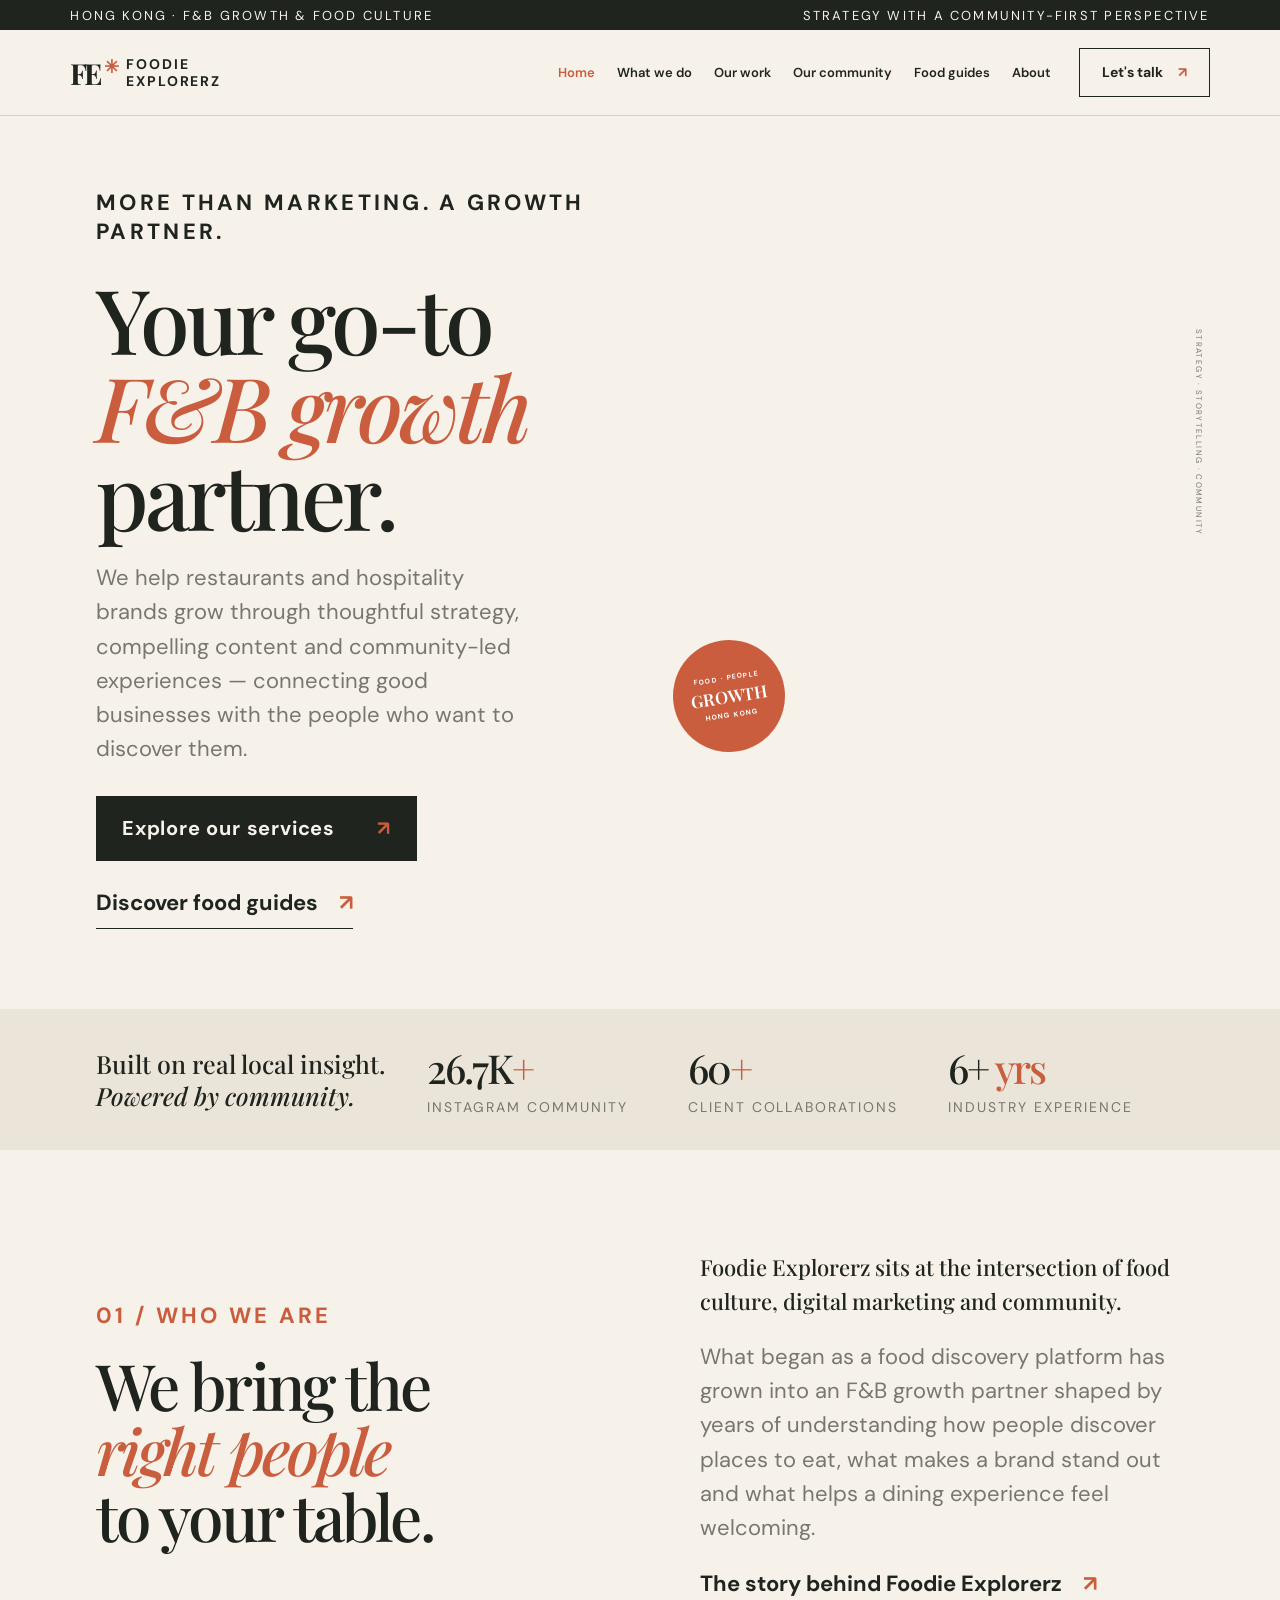
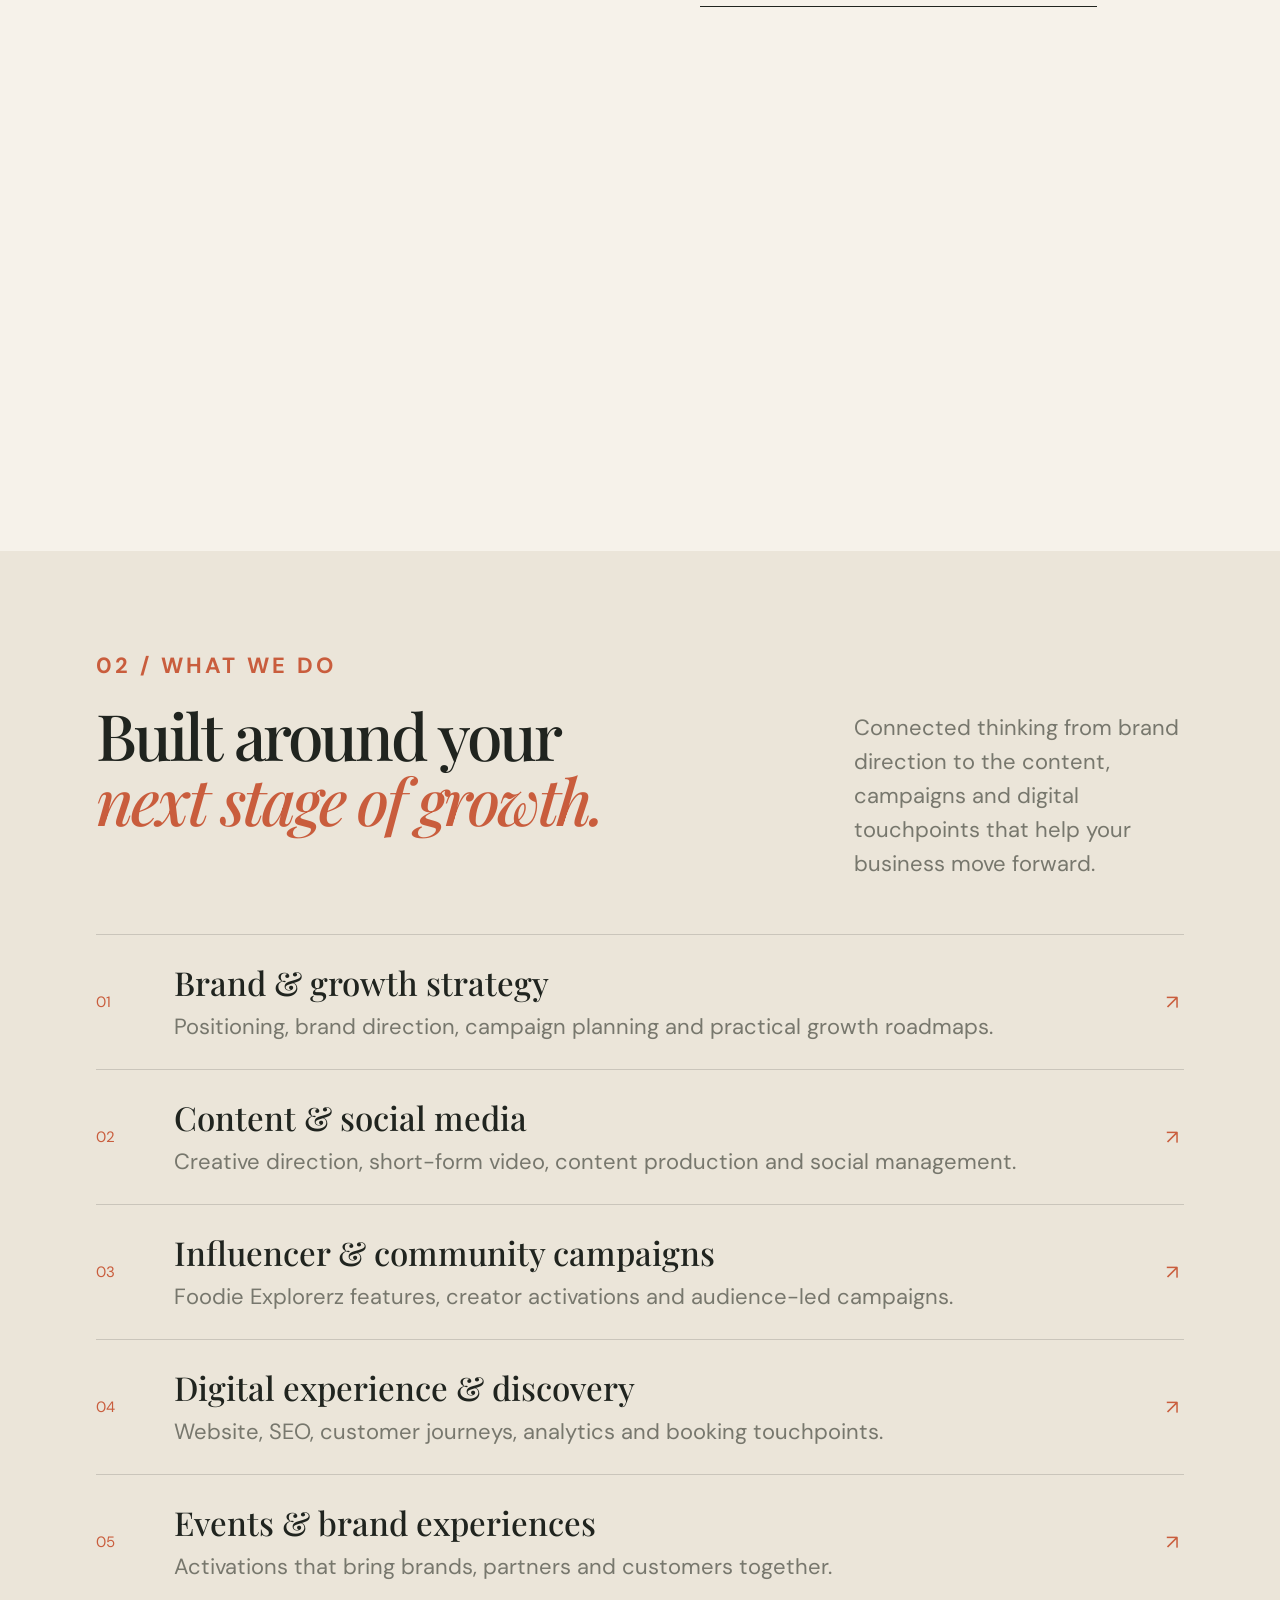
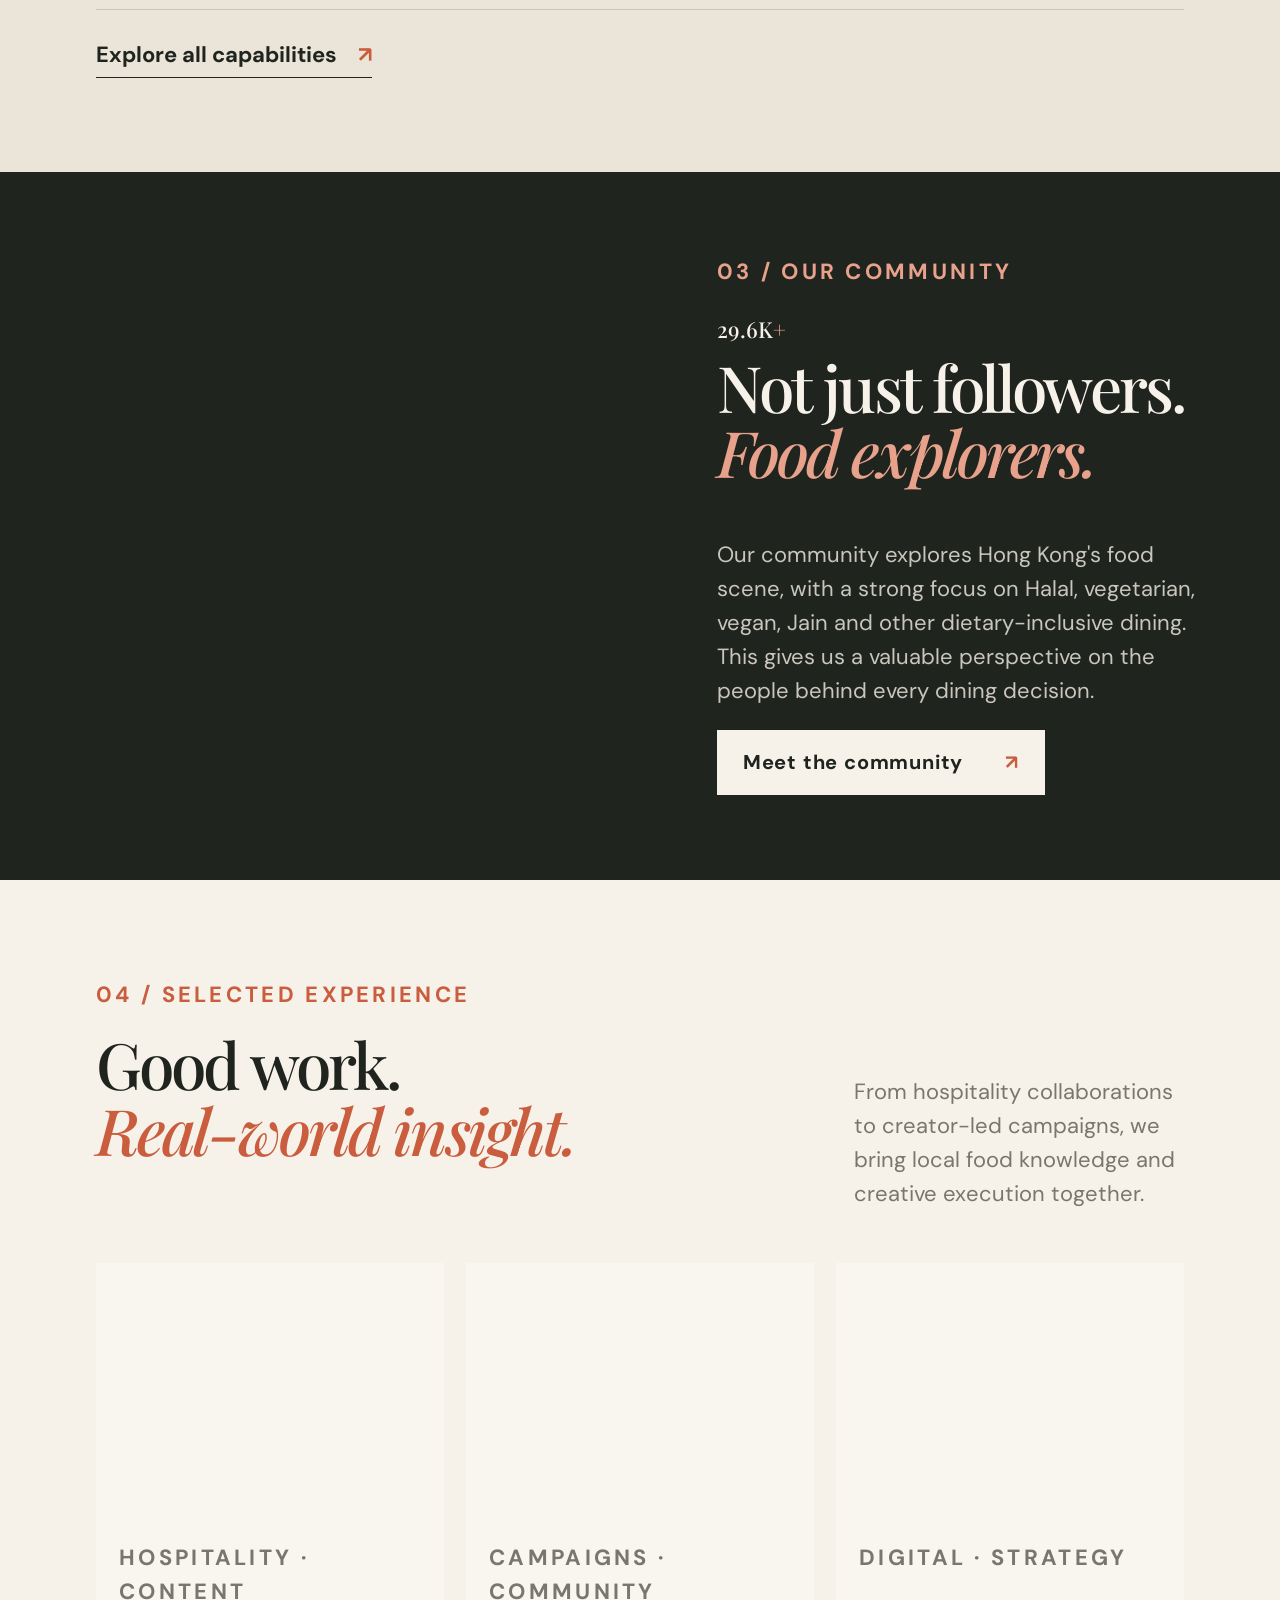
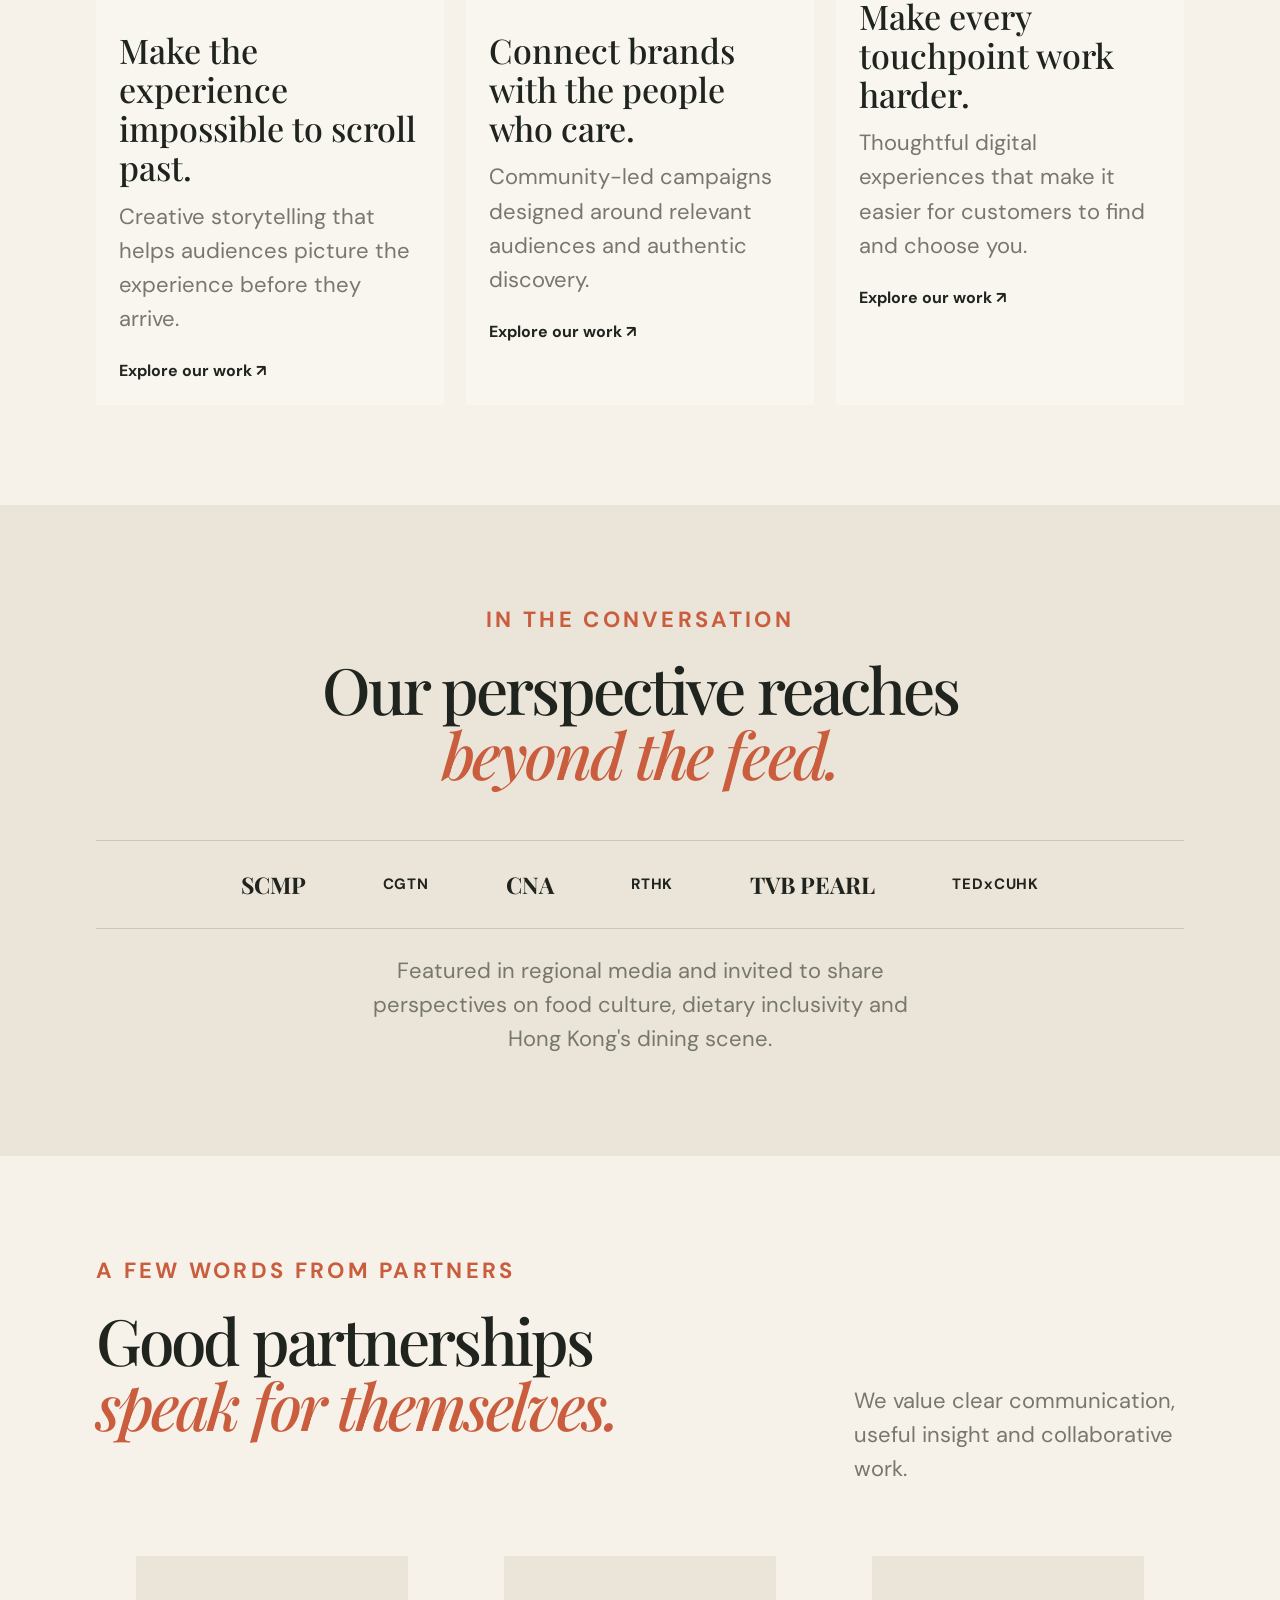
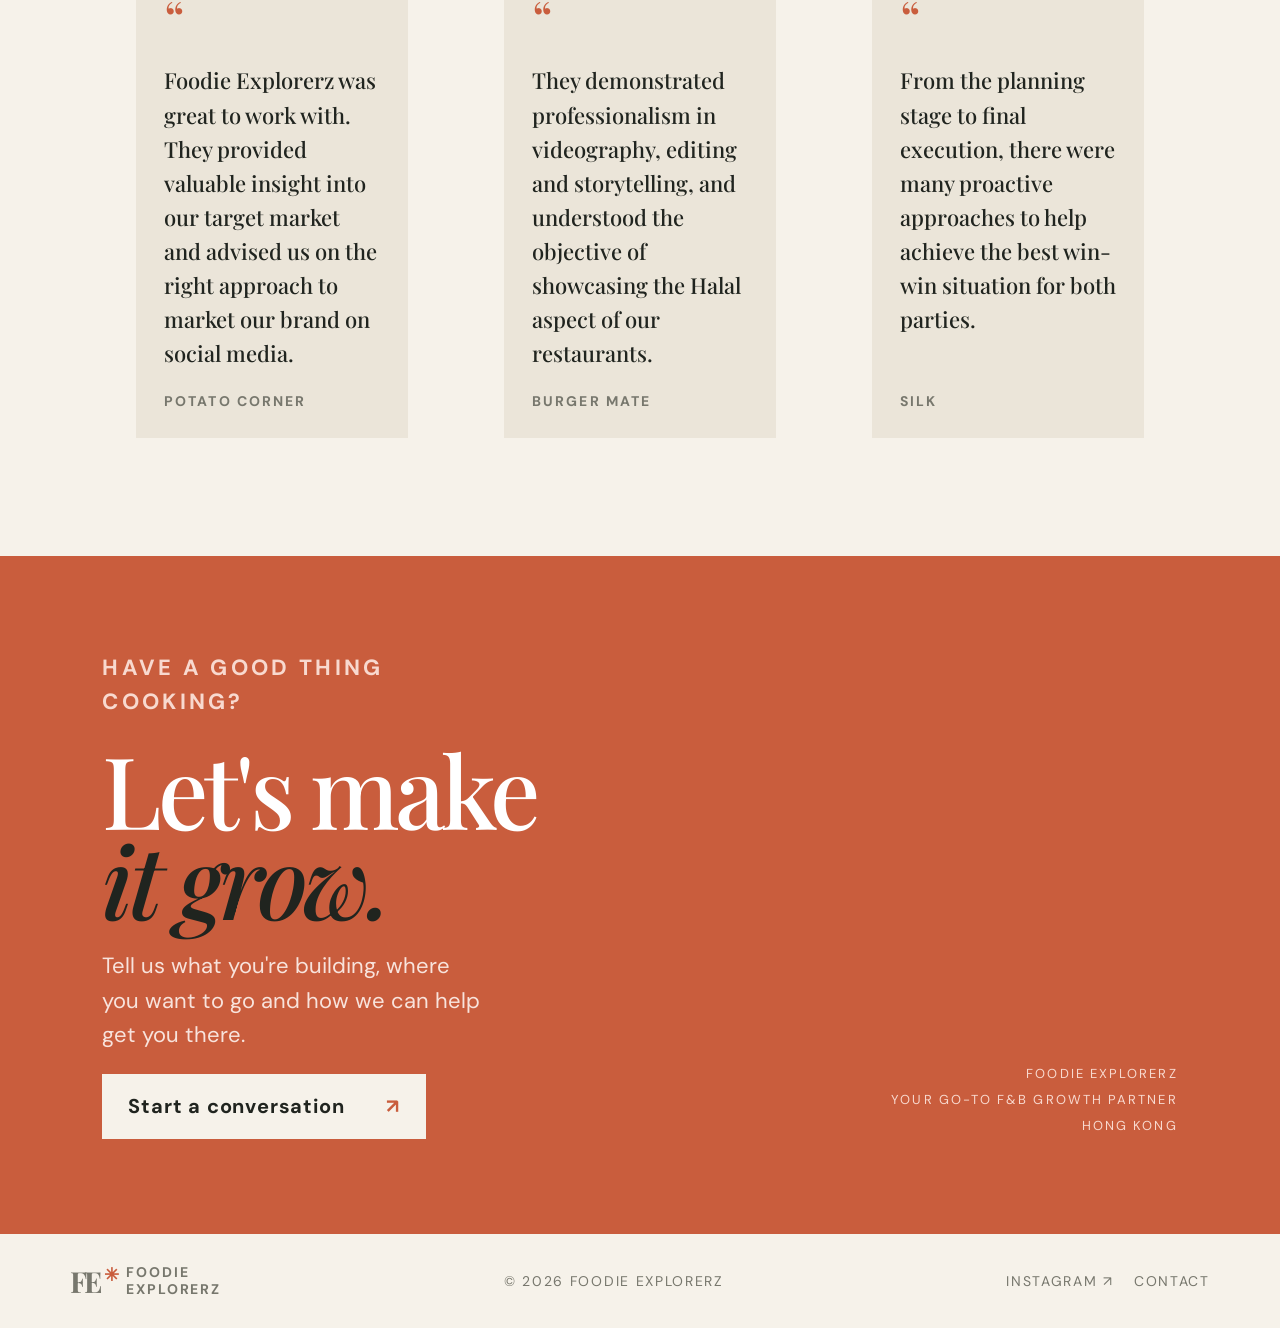
==== commit 170a2fc5: "Correct community size and highlight industry experience" ====
--- a/index.html
+++ b/index.html
@@ -2,7 +2,7 @@
 <div class="topline"><span>Hong Kong · F&B growth & food culture</span><span>Strategy with a community-first perspective</span></div>
 <header class="header"><a class="brand" href="index.html"><span class="brand-symbol">FE<b>✳</b></span><span class="brand-word">FOODIE<br>EXPLORERZ</span></a><button class="menu" aria-label="Toggle navigation" aria-expanded="false">☰</button><nav class="nav"><a class="active" href="index.html">Home</a><a href="services.html">What we do</a><a href="work.html">Our work</a><a href="community.html">Our community</a><a href="guides.html">Food guides</a><a href="about.html">About</a><a class="nav-button" href="contact.html">Let's talk <span>↗</span></a></nav></header>
 <main><section class="hero"><div class="hero-copy"><p class="eyebrow">More than marketing. A growth partner.</p><h1 class="display">Your go-to<br><em>F&B growth</em><br>partner.</h1><p class="body-copy">We help restaurants and hospitality brands grow through thoughtful strategy, compelling content and community-led experiences — connecting good businesses with the people who want to discover them.</p><div class="actions"><a class="btn" href="services.html">Explore our services <span class="arrow">↗</span></a><a class="text-link" href="guides.html">Discover food guides <span class="arrow">↗</span></a></div></div><div class="hero-visual"><div class="hero-main"></div><div class="hero-inset"></div><div class="roundel"><small>FOOD · PEOPLE</small>GROWTH<span>HONG KONG</span></div><div class="hero-note">STRATEGY · STORYTELLING · COMMUNITY</div></div></section>
-<section class="metrics"><div class="metric-intro">Built on real local insight.<br><em>Powered by community.</em></div><div class="metric"><strong>29.6K<span>+</span></strong><small>INSTAGRAM COMMUNITY</small></div><div class="metric"><strong>60<span>+</span></strong><small>CLIENT COLLABORATIONS</small></div><div class="metric"><strong>2021</strong><small>FOODIE EXPLORERZ ESTABLISHED</small></div></section>
+<section class="metrics"><div class="metric-intro">Built on real local insight.<br><em>Powered by community.</em></div><div class="metric"><strong>26.7K<span>+</span></strong><small>INSTAGRAM COMMUNITY</small></div><div class="metric"><strong>60<span>+</span></strong><small>CLIENT COLLABORATIONS</small></div><div class="metric"><strong>6+<span> yrs</span></strong><small>INDUSTRY EXPERIENCE</small></div></section>
 <section class="section"><div class="split"><div><p class="kicker">01 / WHO WE ARE</p><h2 class="h2">We bring the<br><em>right people</em><br>to your table.</h2></div><div><p class="lead">Foodie Explorerz sits at the intersection of food culture, digital marketing and community.</p><p class="body-copy">What began as a food discovery platform has grown into an F&B growth partner shaped by years of understanding how people discover places to eat, what makes a brand stand out and what helps a dining experience feel welcoming.</p><a class="text-link" href="about.html">The story behind Foodie Explorerz <span class="arrow">↗</span></a></div></div><div class="image-wide" role="img" aria-label="Chef preparing a dish in a restaurant kitchen"></div></section>
 <section class="section services-preview"><div class="section-head"><div><p class="kicker">02 / WHAT WE DO</p><h2 class="h2">Built around your<br><em>next stage of growth.</em></h2></div><p class="body-copy">Connected thinking from brand direction to the content, campaigns and digital touchpoints that help your business move forward.</p></div><div class="service-list"><a class="service" href="services.html"><span class="num">01</span><div><h3>Brand & growth strategy</h3><p>Positioning, brand direction, campaign planning and practical growth roadmaps.</p></div><span class="arrow">↗</span></a><a class="service" href="services.html"><span class="num">02</span><div><h3>Content & social media</h3><p>Creative direction, short-form video, content production and social management.</p></div><span class="arrow">↗</span></a><a class="service" href="services.html"><span class="num">03</span><div><h3>Influencer & community campaigns</h3><p>Foodie Explorerz features, creator activations and audience-led campaigns.</p></div><span class="arrow">↗</span></a><a class="service" href="services.html"><span class="num">04</span><div><h3>Digital experience & discovery</h3><p>Website, SEO, customer journeys, analytics and booking touchpoints.</p></div><span class="arrow">↗</span></a><a class="service" href="services.html"><span class="num">05</span><div><h3>Events & brand experiences</h3><p>Activations that bring brands, partners and customers together.</p></div><span class="arrow">↗</span></a></div><div style="margin-top:28px"><a class="text-link" href="services.html">Explore all capabilities <span class="arrow">↗</span></a></div></section>
 <section class="dark-feature"><div class="dark-image" role="img" aria-label="Friends enjoying a meal together"></div><div class="dark-copy"><p class="kicker">03 / OUR COMMUNITY</p><p class="big-number">29.6K<span>+</span></p><h2 class="h2">Not just followers.<br><em>Food explorers.</em></h2><p class="body-copy" style="color:#c8c6bd">Our community explores Hong Kong's food scene, with a strong focus on Halal, vegetarian, vegan, Jain and other dietary-inclusive dining. This gives us a valuable perspective on the people behind every dining decision.</p><a class="btn btn-light" href="community.html">Meet the community <span class="arrow">↗</span></a></div></section>
--- a/styles.css
+++ b/styles.css
@@ -294,3 +294,21 @@
  }
  .nav a{font-size:17px}
 }
+
+
+/* Header navigation spacing and city guide cards */
+.nav{gap:22px}
+.nav a{white-space:nowrap}
+.nav .nav-button{margin-left:6px;padding-left:22px;padding-right:22px}
+.blog-cities{display:grid;grid-template-columns:repeat(4,minmax(0,1fr));gap:18px}
+.blog-city{min-height:245px;padding:25px;background:var(--paper);display:flex;flex-direction:column;justify-content:space-between;border:1px solid var(--line);transition:transform .2s}
+.blog-city:hover{transform:translateY(-4px)}
+.blog-city .city-no{font-size:13px;letter-spacing:.14em;color:var(--accent);font-weight:700}
+.blog-city h3{font:500 34px/1.05 var(--serif);margin:18px 0 10px}
+.blog-city p{font-size:18px!important;line-height:1.5;color:var(--muted);margin:0}
+.blog-city .city-status{font-size:14px;letter-spacing:.1em;font-weight:700;text-transform:uppercase;margin-top:24px}
+.blog-city.featured{background:var(--ink);color:var(--cream)}
+.blog-city.featured p{color:#c8c6bd}
+.blog-city.featured .city-no,.blog-city.featured .city-status{color:#e8a18b}
+@media(max-width:900px){.blog-cities{grid-template-columns:repeat(2,minmax(0,1fr))}.nav{gap:14px}}
+@media(max-width:650px){.blog-cities{grid-template-columns:1fr}.blog-city{min-height:190px}.nav{gap:12px}.nav a{white-space:normal}}
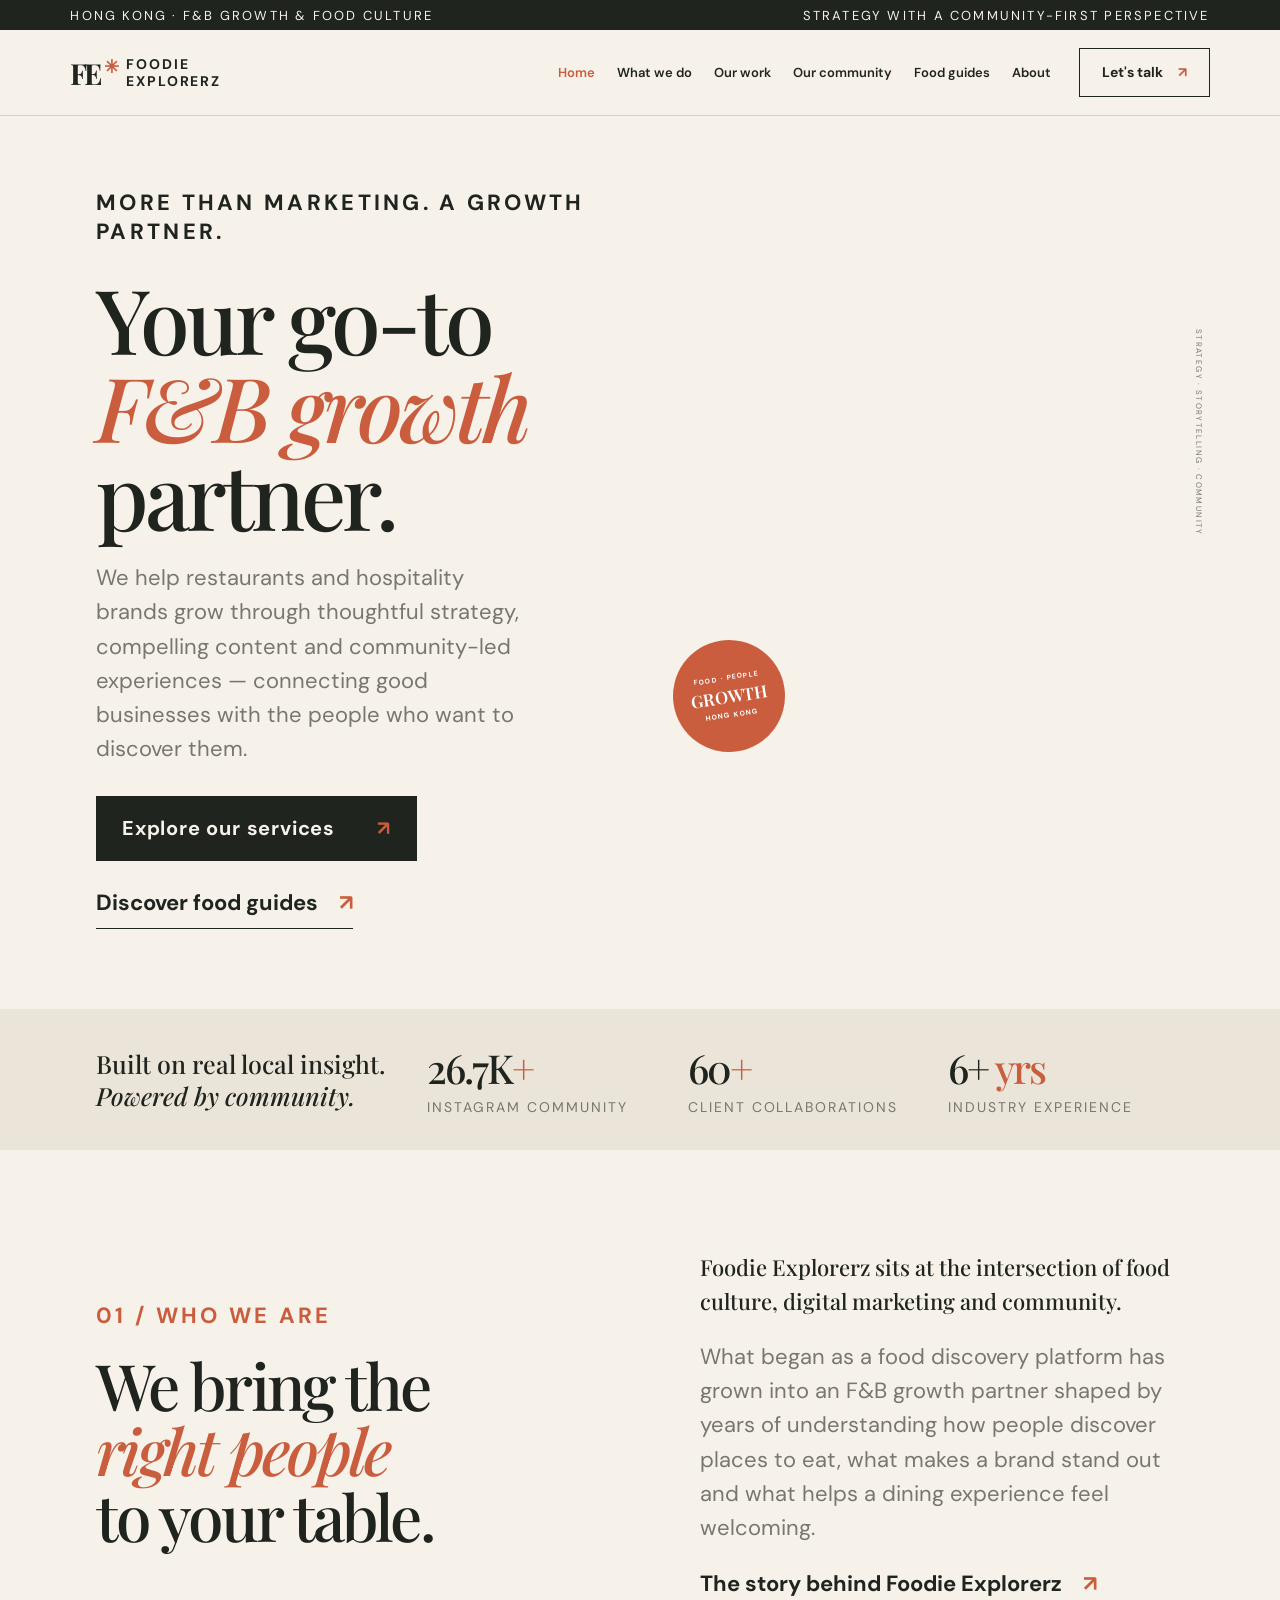
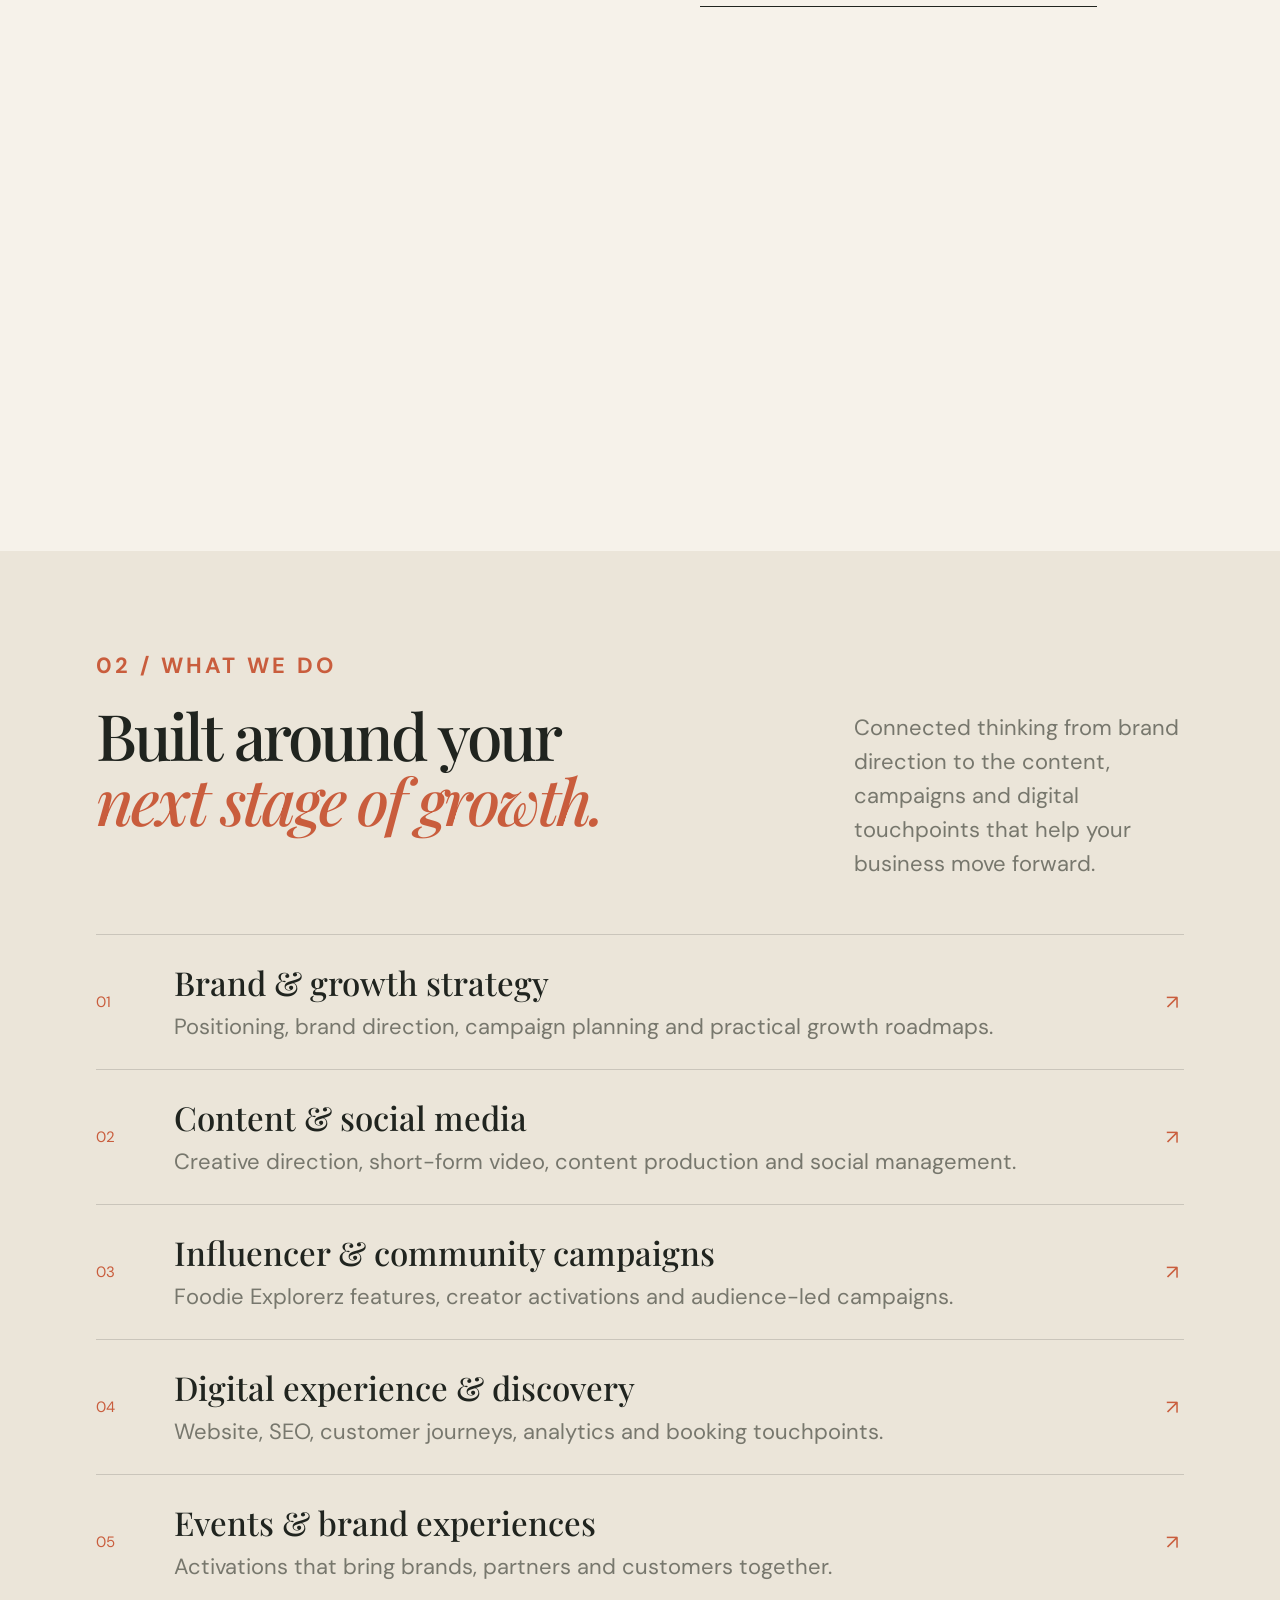
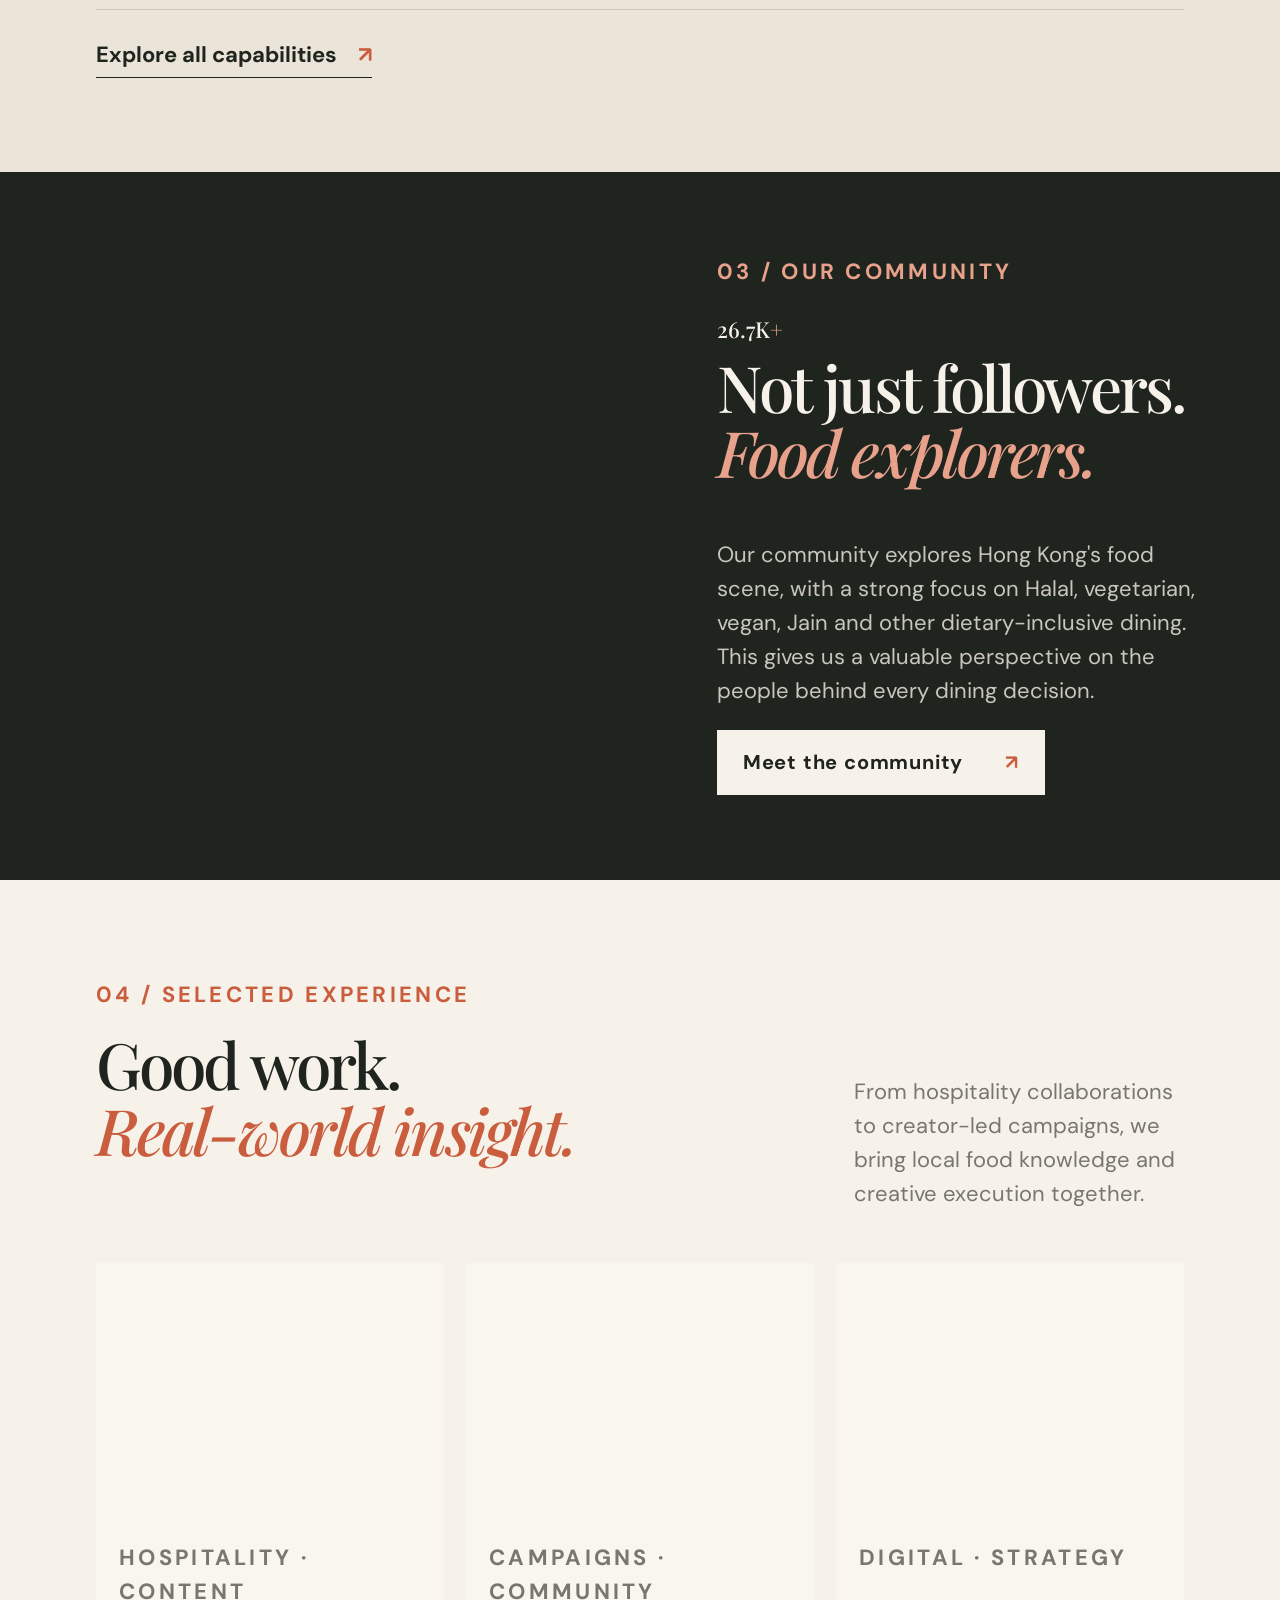
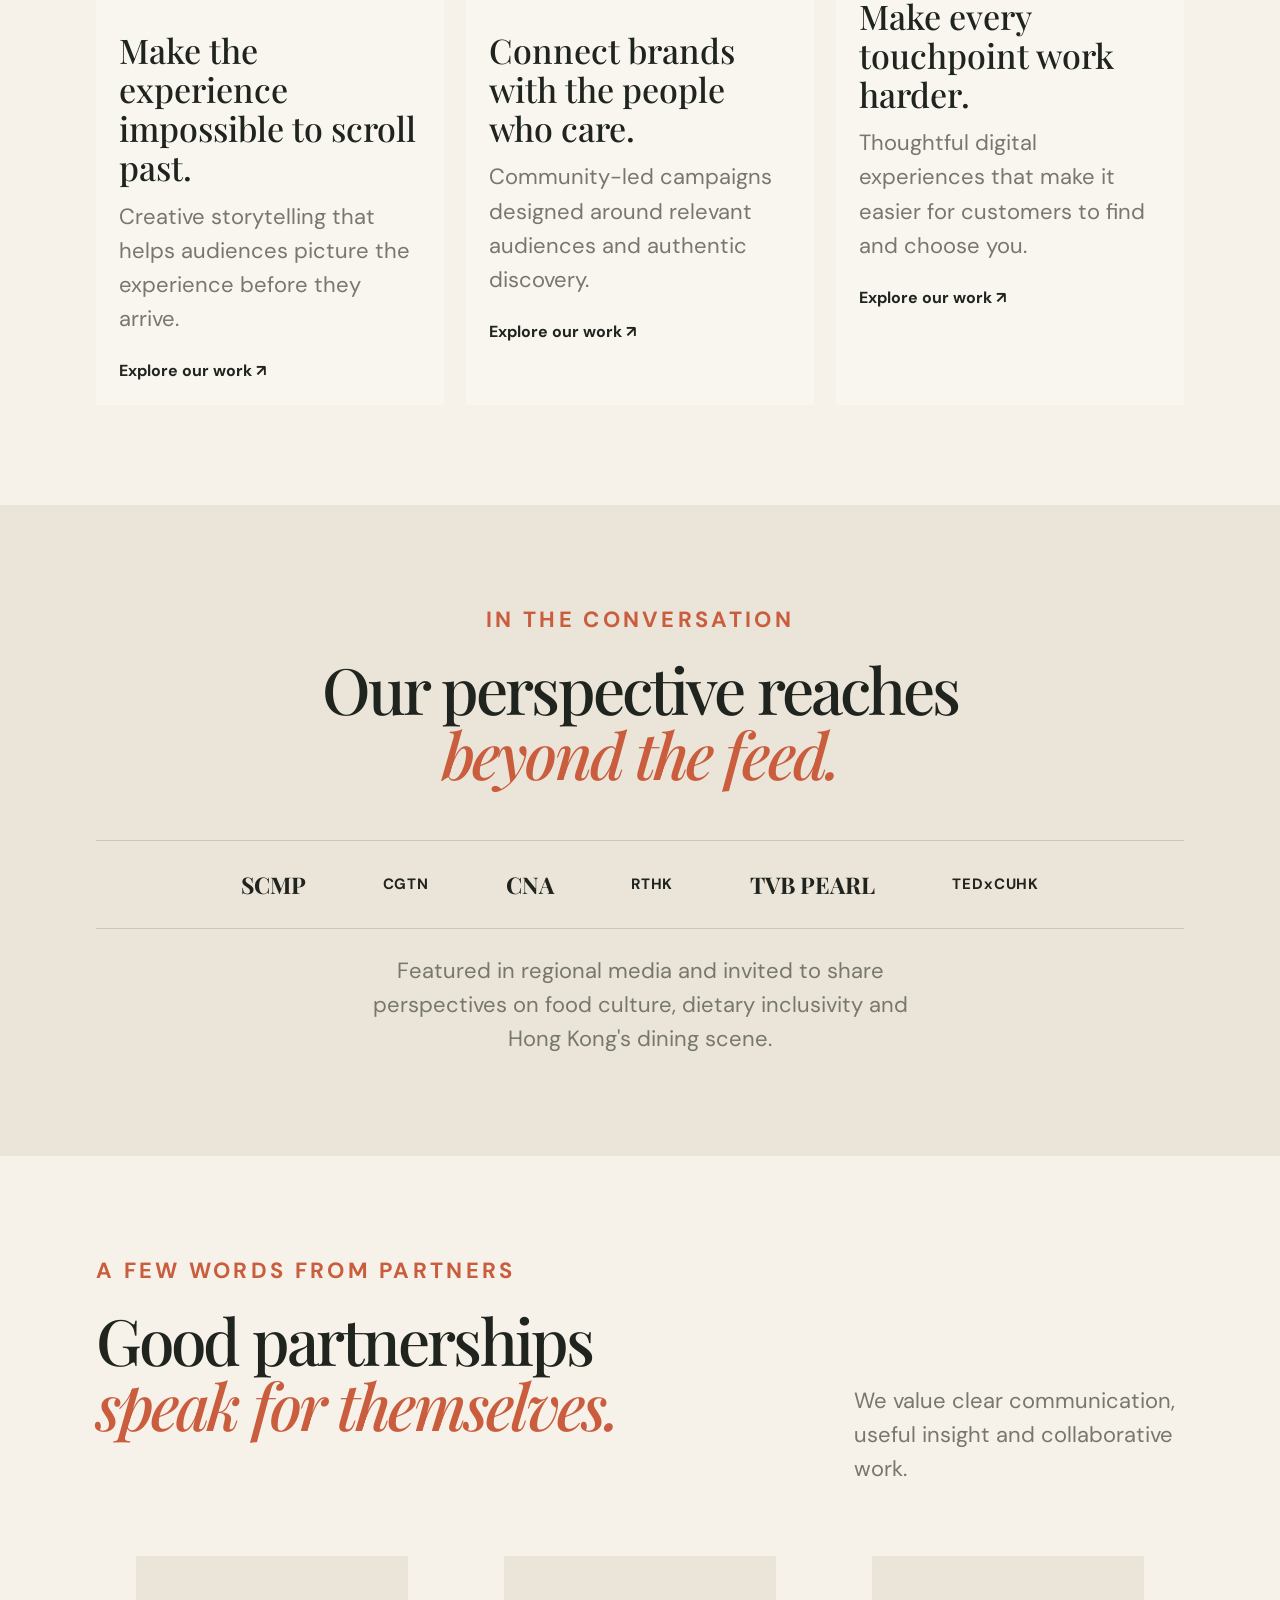
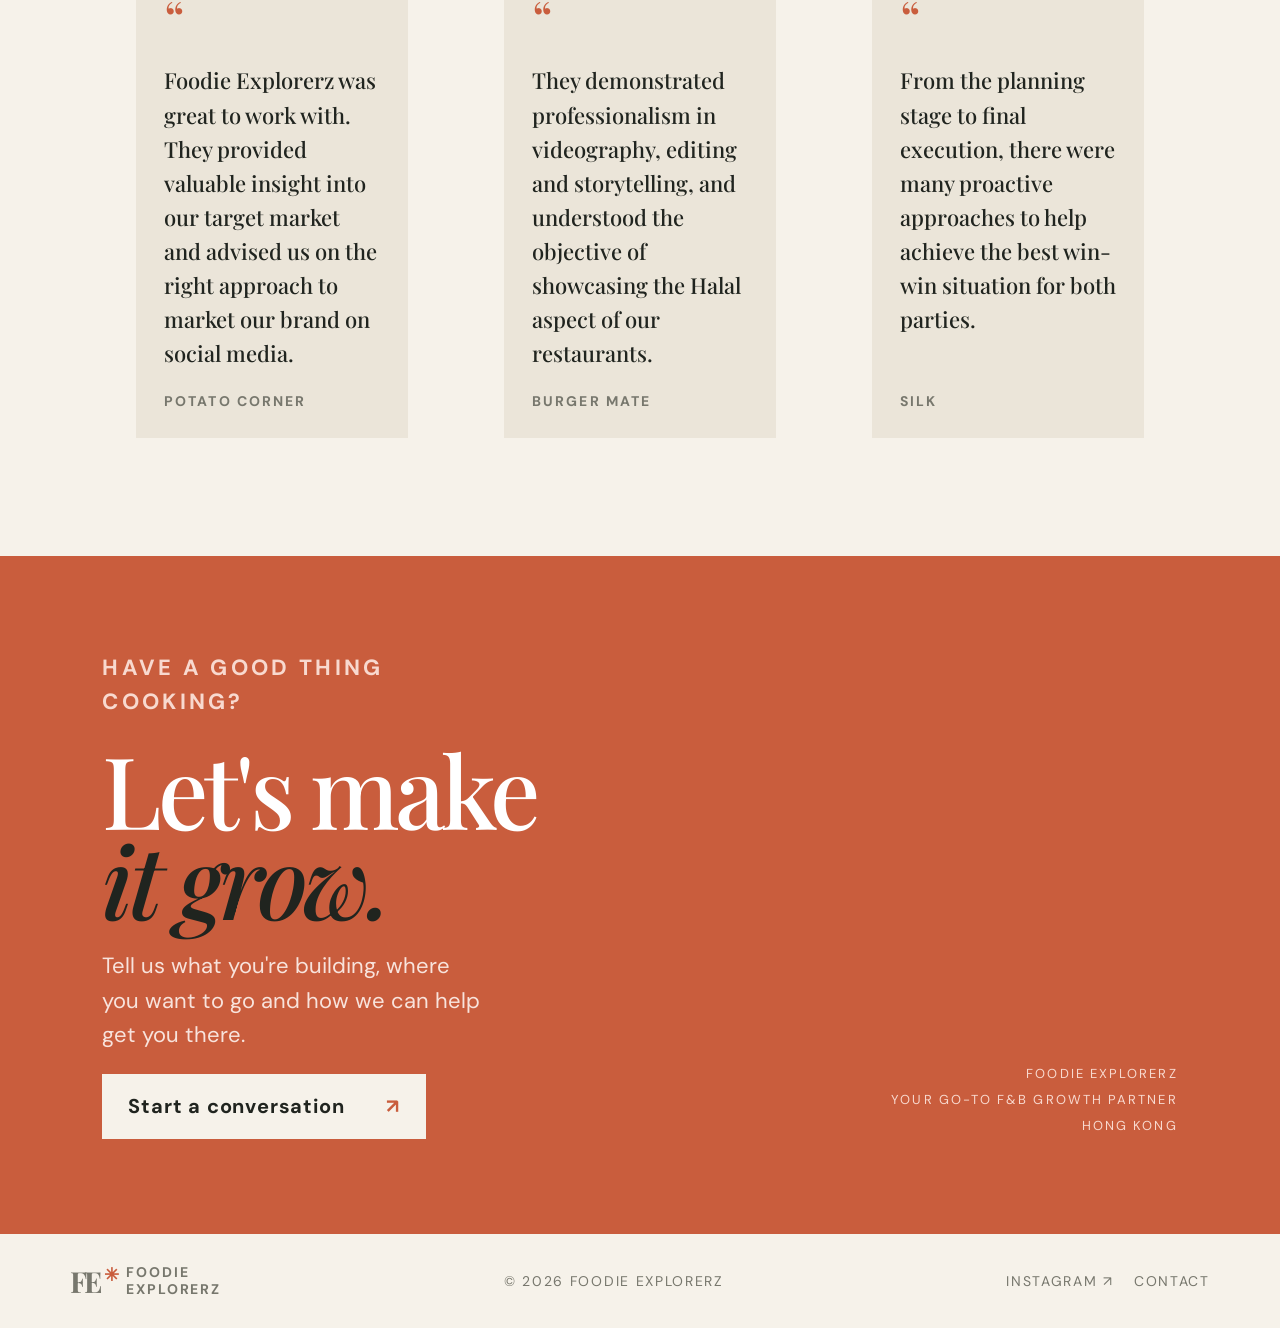
==== commit d3987d5d: "Ensure all homepage community figures are consistent" ====
--- a/index.html
+++ b/index.html
@@ -5,7 +5,7 @@
 <section class="metrics"><div class="metric-intro">Built on real local insight.<br><em>Powered by community.</em></div><div class="metric"><strong>26.7K<span>+</span></strong><small>INSTAGRAM COMMUNITY</small></div><div class="metric"><strong>60<span>+</span></strong><small>CLIENT COLLABORATIONS</small></div><div class="metric"><strong>6+<span> yrs</span></strong><small>INDUSTRY EXPERIENCE</small></div></section>
 <section class="section"><div class="split"><div><p class="kicker">01 / WHO WE ARE</p><h2 class="h2">We bring the<br><em>right people</em><br>to your table.</h2></div><div><p class="lead">Foodie Explorerz sits at the intersection of food culture, digital marketing and community.</p><p class="body-copy">What began as a food discovery platform has grown into an F&B growth partner shaped by years of understanding how people discover places to eat, what makes a brand stand out and what helps a dining experience feel welcoming.</p><a class="text-link" href="about.html">The story behind Foodie Explorerz <span class="arrow">↗</span></a></div></div><div class="image-wide" role="img" aria-label="Chef preparing a dish in a restaurant kitchen"></div></section>
 <section class="section services-preview"><div class="section-head"><div><p class="kicker">02 / WHAT WE DO</p><h2 class="h2">Built around your<br><em>next stage of growth.</em></h2></div><p class="body-copy">Connected thinking from brand direction to the content, campaigns and digital touchpoints that help your business move forward.</p></div><div class="service-list"><a class="service" href="services.html"><span class="num">01</span><div><h3>Brand & growth strategy</h3><p>Positioning, brand direction, campaign planning and practical growth roadmaps.</p></div><span class="arrow">↗</span></a><a class="service" href="services.html"><span class="num">02</span><div><h3>Content & social media</h3><p>Creative direction, short-form video, content production and social management.</p></div><span class="arrow">↗</span></a><a class="service" href="services.html"><span class="num">03</span><div><h3>Influencer & community campaigns</h3><p>Foodie Explorerz features, creator activations and audience-led campaigns.</p></div><span class="arrow">↗</span></a><a class="service" href="services.html"><span class="num">04</span><div><h3>Digital experience & discovery</h3><p>Website, SEO, customer journeys, analytics and booking touchpoints.</p></div><span class="arrow">↗</span></a><a class="service" href="services.html"><span class="num">05</span><div><h3>Events & brand experiences</h3><p>Activations that bring brands, partners and customers together.</p></div><span class="arrow">↗</span></a></div><div style="margin-top:28px"><a class="text-link" href="services.html">Explore all capabilities <span class="arrow">↗</span></a></div></section>
-<section class="dark-feature"><div class="dark-image" role="img" aria-label="Friends enjoying a meal together"></div><div class="dark-copy"><p class="kicker">03 / OUR COMMUNITY</p><p class="big-number">29.6K<span>+</span></p><h2 class="h2">Not just followers.<br><em>Food explorers.</em></h2><p class="body-copy" style="color:#c8c6bd">Our community explores Hong Kong's food scene, with a strong focus on Halal, vegetarian, vegan, Jain and other dietary-inclusive dining. This gives us a valuable perspective on the people behind every dining decision.</p><a class="btn btn-light" href="community.html">Meet the community <span class="arrow">↗</span></a></div></section>
+<section class="dark-feature"><div class="dark-image" role="img" aria-label="Friends enjoying a meal together"></div><div class="dark-copy"><p class="kicker">03 / OUR COMMUNITY</p><p class="big-number">26.7K<span>+</span></p><h2 class="h2">Not just followers.<br><em>Food explorers.</em></h2><p class="body-copy" style="color:#c8c6bd">Our community explores Hong Kong's food scene, with a strong focus on Halal, vegetarian, vegan, Jain and other dietary-inclusive dining. This gives us a valuable perspective on the people behind every dining decision.</p><a class="btn btn-light" href="community.html">Meet the community <span class="arrow">↗</span></a></div></section>
 <section class="section"><div class="section-head"><div><p class="kicker">04 / SELECTED EXPERIENCE</p><h2 class="h2">Good work.<br><em>Real-world insight.</em></h2></div><p class="body-copy">From hospitality collaborations to creator-led campaigns, we bring local food knowledge and creative execution together.</p></div><div class="cards"><article class="card"><div class="card-image" style="background-image:url('https://images.unsplash.com/photo-1559339352-11d035aa65de?auto=format&fit=crop&w=900&q=85')"></div><div class="card-content"><p class="kicker">HOSPITALITY · CONTENT</p><h3>Make the experience impossible to scroll past.</h3><p>Creative storytelling that helps audiences picture the experience before they arrive.</p><a href="work.html">Explore our work ↗</a></div></article><article class="card"><div class="card-image" style="background-image:url('https://images.unsplash.com/photo-1555396273-367ea4eb4db5?auto=format&fit=crop&w=900&q=85')"></div><div class="card-content"><p class="kicker">CAMPAIGNS · COMMUNITY</p><h3>Connect brands with the people who care.</h3><p>Community-led campaigns designed around relevant audiences and authentic discovery.</p><a href="work.html">Explore our work ↗</a></div></article><article class="card"><div class="card-image" style="background-image:url('https://images.unsplash.com/photo-1556742049-0cfed4f6a45d?auto=format&fit=crop&w=900&q=85')"></div><div class="card-content"><p class="kicker">DIGITAL · STRATEGY</p><h3>Make every touchpoint work harder.</h3><p>Thoughtful digital experiences that make it easier for customers to find and choose you.</p><a href="work.html">Explore our work ↗</a></div></article></div></section>
 <section class="section press"><p class="kicker">IN THE CONVERSATION</p><h2 class="h2">Our perspective reaches<br><em>beyond the feed.</em></h2><div class="press-logos"><span>SCMP</span><span>CGTN</span><span>CNA</span><span>RTHK</span><span>TVB PEARL</span><span>TEDxCUHK</span></div><p class="body-copy" style="max-width:570px;margin:25px auto 0">Featured in regional media and invited to share perspectives on food culture, dietary inclusivity and Hong Kong's dining scene.</p></section>
 <section class="section"><div class="section-head"><div><p class="kicker">A FEW WORDS FROM PARTNERS</p><h2 class="h2">Good partnerships<br><em>speak for themselves.</em></h2></div><p class="body-copy">We value clear communication, useful insight and collaborative work.</p></div><div class="quote-grid"><blockquote class="quote"><mark>“</mark><p>Foodie Explorerz was great to work with. They provided valuable insight into our target market and advised us on the right approach to market our brand on social media.</p><cite>POTATO CORNER</cite></blockquote><blockquote class="quote"><mark>“</mark><p>They demonstrated professionalism in videography, editing and storytelling, and understood the objective of showcasing the Halal aspect of our restaurants.</p><cite>BURGER MATE</cite></blockquote><blockquote class="quote"><mark>“</mark><p>From the planning stage to final execution, there were many proactive approaches to help achieve the best win-win situation for both parties.</p><cite>SILK</cite></blockquote></div></section>
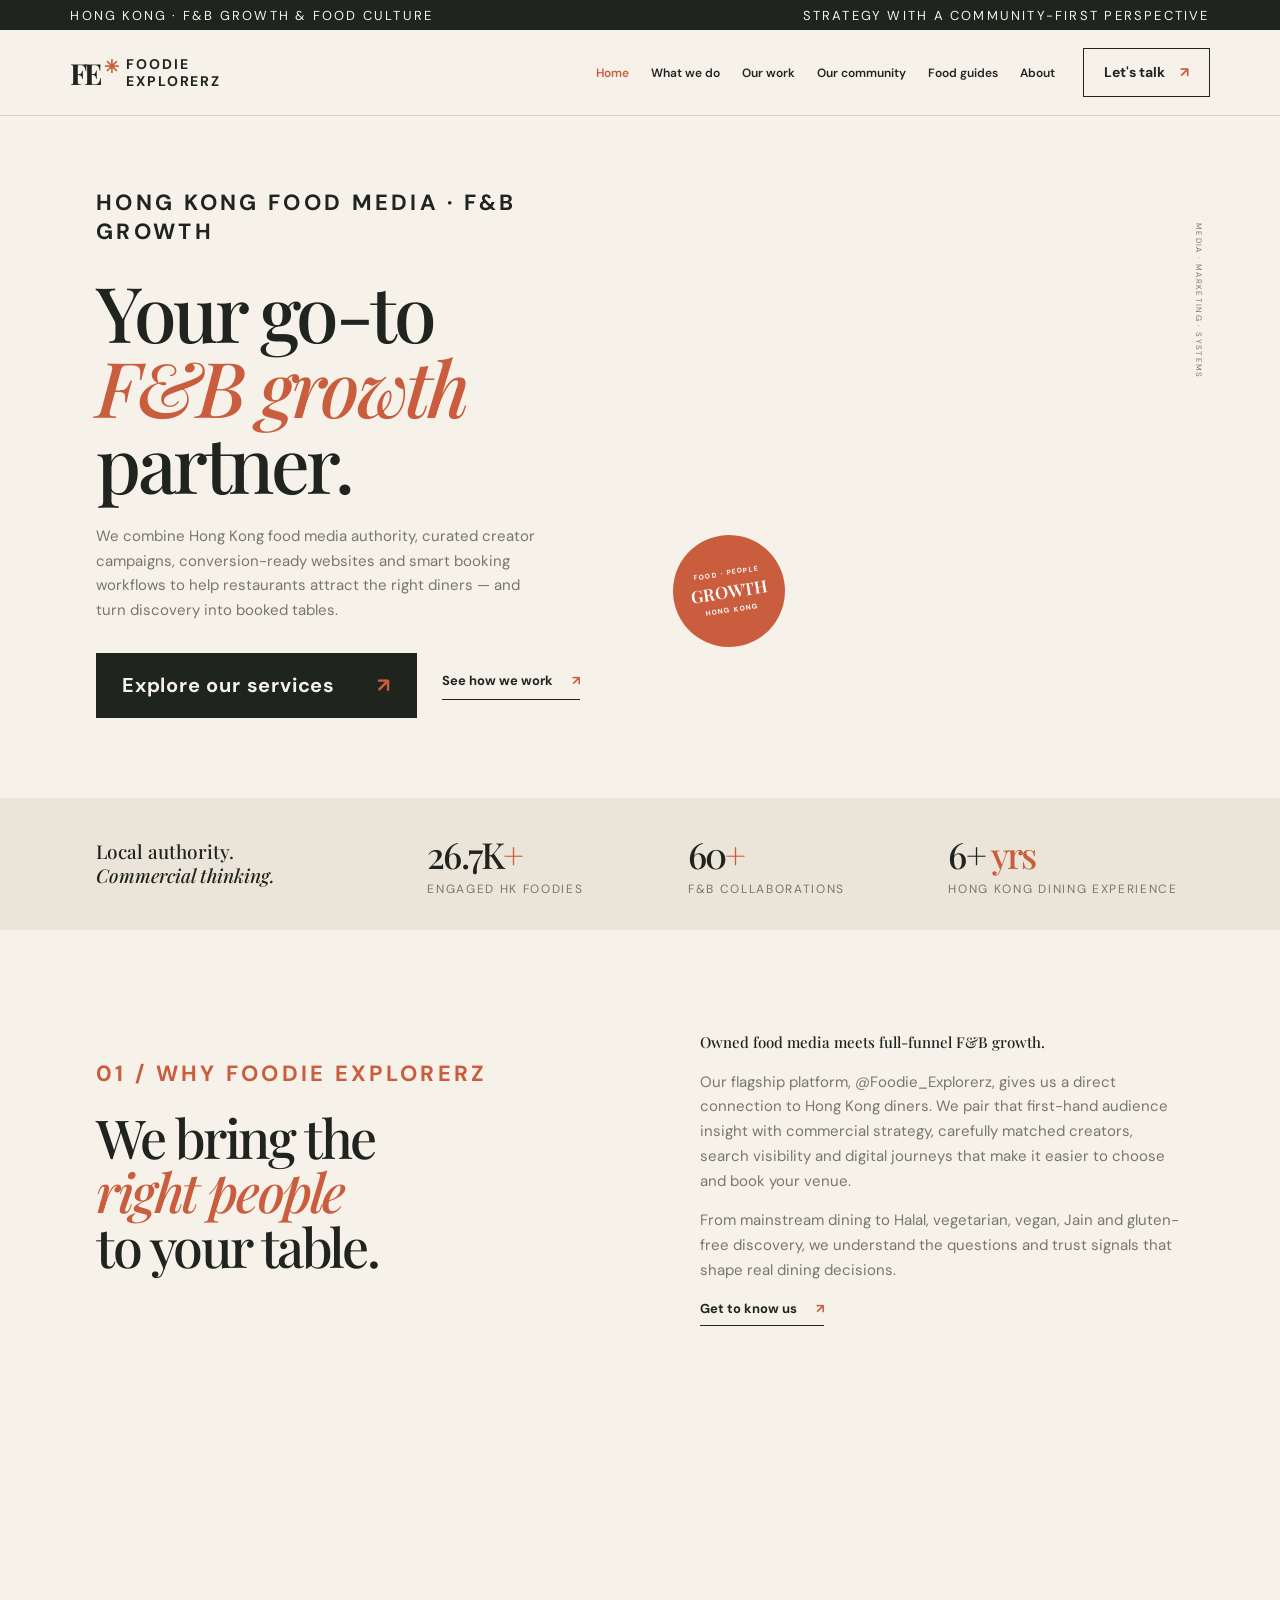
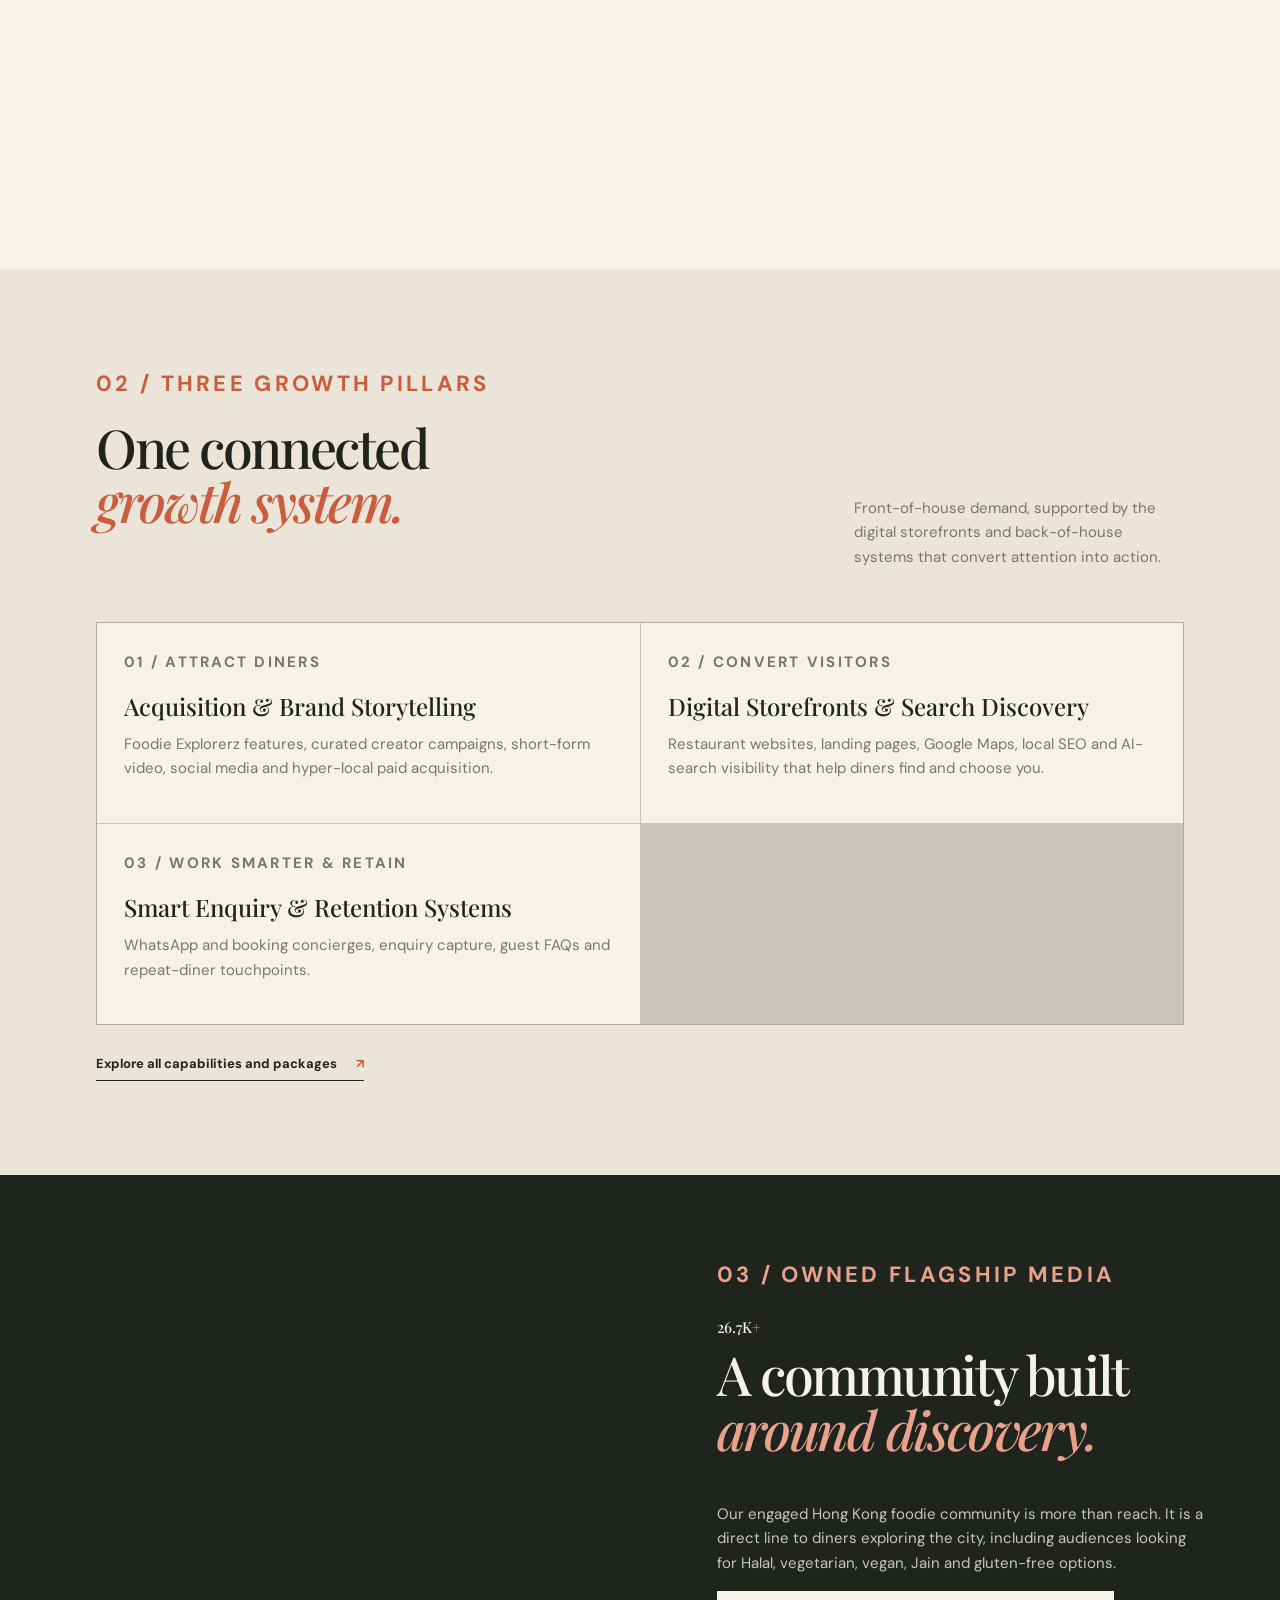
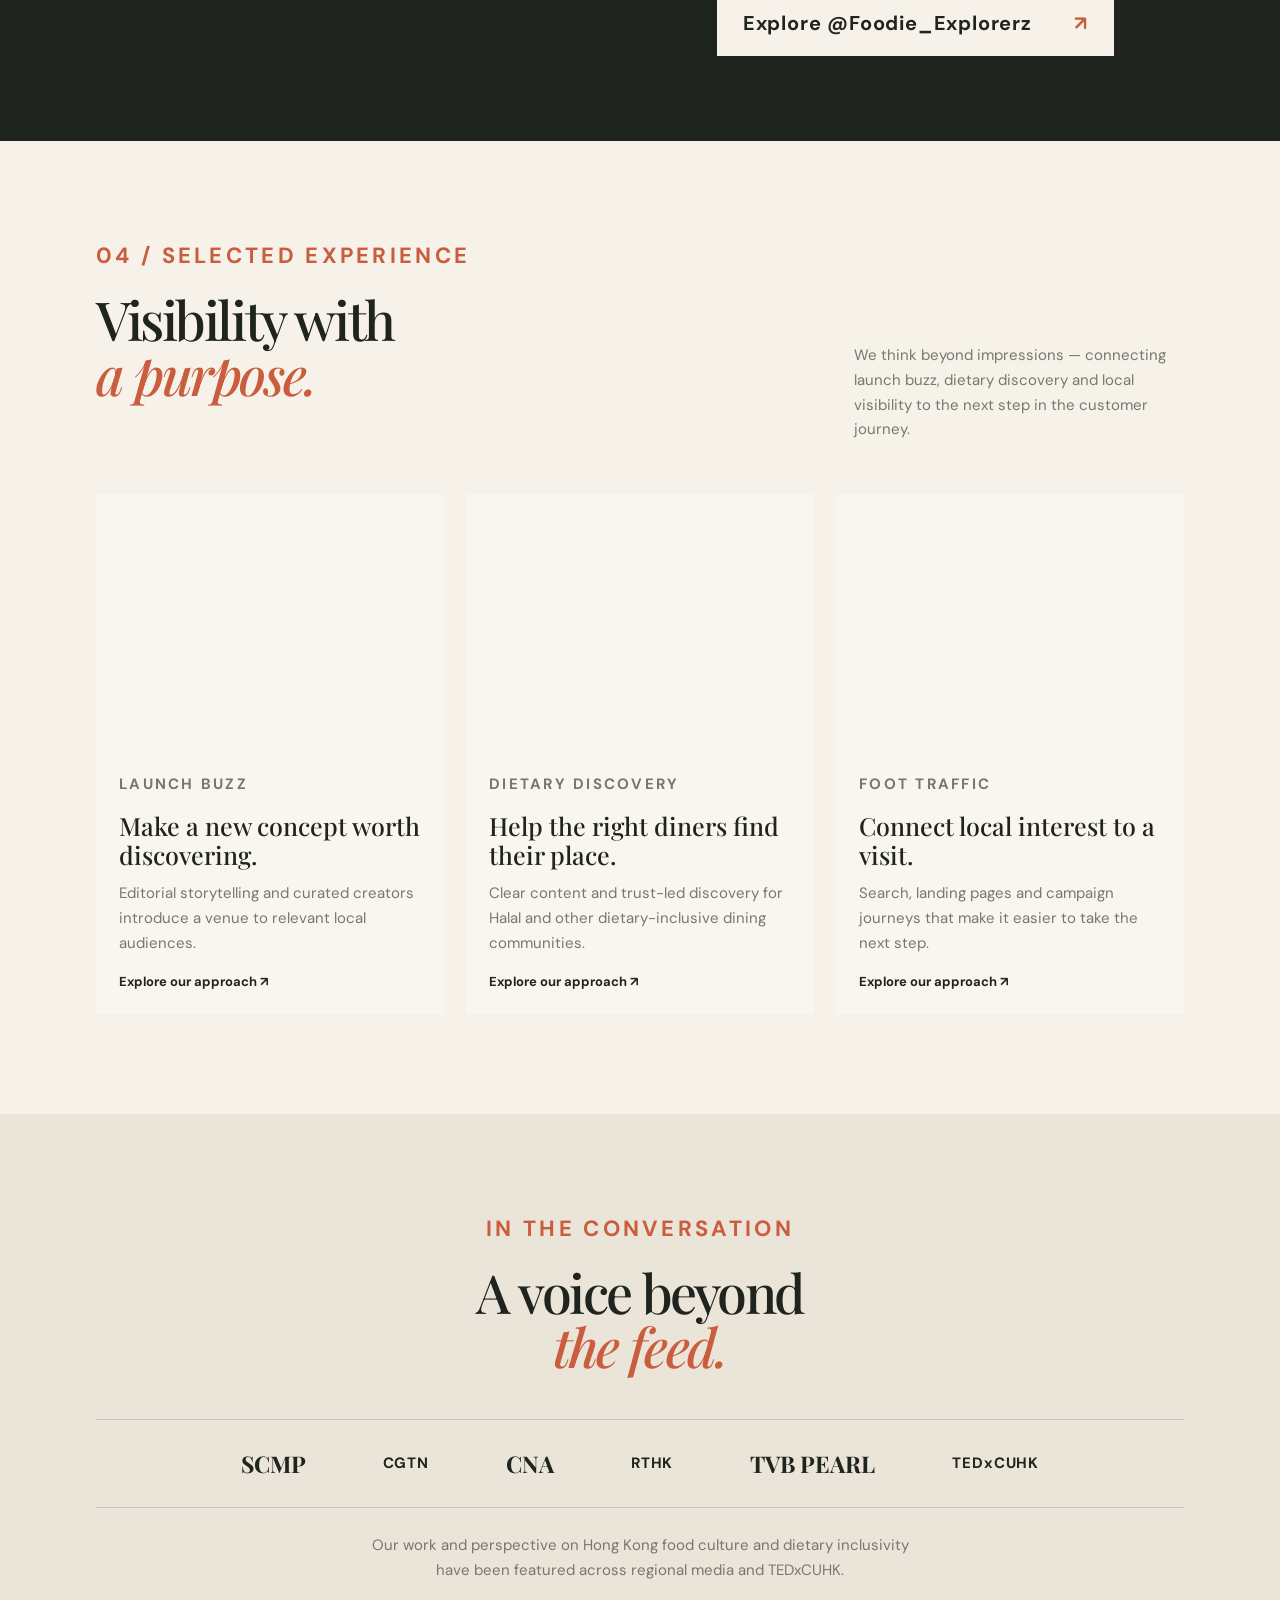
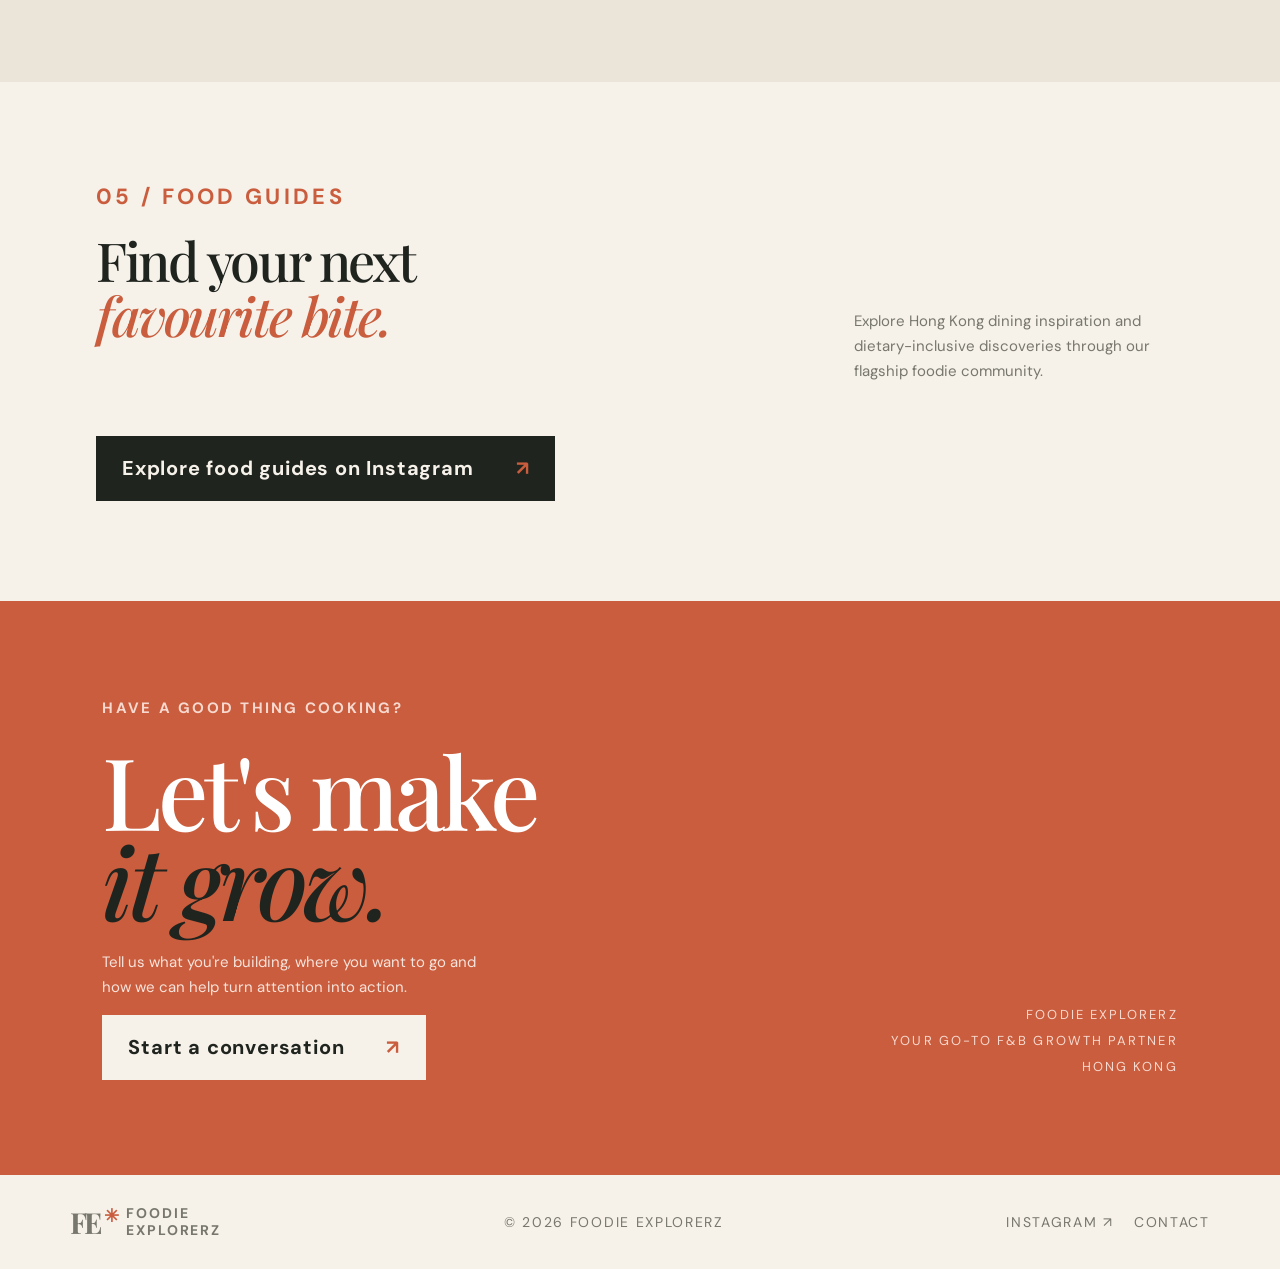
==== commit 06524c85: "Update Foodie Explorerz full-funnel F&B growth website" ====
--- a/index.html
+++ b/index.html
@@ -1,13 +1,10 @@
-<!doctype html><html lang="en"><head><meta charset="utf-8"><meta name="viewport" content="width=device-width,initial-scale=1"><meta name="theme-color" content="#f6f2ea"><meta name="description" content="Foodie Explorerz is your go-to F&B growth partner. Strategy, content, community and campaigns for restaurants and hospitality brands."><title>Foodie Explorerz | Your Go-to F&B Growth Partner</title><link rel="stylesheet" href="styles.css?v=20261119-content-blog-22px"></head><body>
-<div class="topline"><span>Hong Kong · F&B growth & food culture</span><span>Strategy with a community-first perspective</span></div>
-<header class="header"><a class="brand" href="index.html"><span class="brand-symbol">FE<b>✳</b></span><span class="brand-word">FOODIE<br>EXPLORERZ</span></a><button class="menu" aria-label="Toggle navigation" aria-expanded="false">☰</button><nav class="nav"><a class="active" href="index.html">Home</a><a href="services.html">What we do</a><a href="work.html">Our work</a><a href="community.html">Our community</a><a href="guides.html">Food guides</a><a href="about.html">About</a><a class="nav-button" href="contact.html">Let's talk <span>↗</span></a></nav></header>
-<main><section class="hero"><div class="hero-copy"><p class="eyebrow">More than marketing. A growth partner.</p><h1 class="display">Your go-to<br><em>F&B growth</em><br>partner.</h1><p class="body-copy">We help restaurants and hospitality brands grow through thoughtful strategy, compelling content and community-led experiences — connecting good businesses with the people who want to discover them.</p><div class="actions"><a class="btn" href="services.html">Explore our services <span class="arrow">↗</span></a><a class="text-link" href="guides.html">Discover food guides <span class="arrow">↗</span></a></div></div><div class="hero-visual"><div class="hero-main"></div><div class="hero-inset"></div><div class="roundel"><small>FOOD · PEOPLE</small>GROWTH<span>HONG KONG</span></div><div class="hero-note">STRATEGY · STORYTELLING · COMMUNITY</div></div></section>
-<section class="metrics"><div class="metric-intro">Built on real local insight.<br><em>Powered by community.</em></div><div class="metric"><strong>26.7K<span>+</span></strong><small>INSTAGRAM COMMUNITY</small></div><div class="metric"><strong>60<span>+</span></strong><small>CLIENT COLLABORATIONS</small></div><div class="metric"><strong>6+<span> yrs</span></strong><small>INDUSTRY EXPERIENCE</small></div></section>
-<section class="section"><div class="split"><div><p class="kicker">01 / WHO WE ARE</p><h2 class="h2">We bring the<br><em>right people</em><br>to your table.</h2></div><div><p class="lead">Foodie Explorerz sits at the intersection of food culture, digital marketing and community.</p><p class="body-copy">What began as a food discovery platform has grown into an F&B growth partner shaped by years of understanding how people discover places to eat, what makes a brand stand out and what helps a dining experience feel welcoming.</p><a class="text-link" href="about.html">The story behind Foodie Explorerz <span class="arrow">↗</span></a></div></div><div class="image-wide" role="img" aria-label="Chef preparing a dish in a restaurant kitchen"></div></section>
-<section class="section services-preview"><div class="section-head"><div><p class="kicker">02 / WHAT WE DO</p><h2 class="h2">Built around your<br><em>next stage of growth.</em></h2></div><p class="body-copy">Connected thinking from brand direction to the content, campaigns and digital touchpoints that help your business move forward.</p></div><div class="service-list"><a class="service" href="services.html"><span class="num">01</span><div><h3>Brand & growth strategy</h3><p>Positioning, brand direction, campaign planning and practical growth roadmaps.</p></div><span class="arrow">↗</span></a><a class="service" href="services.html"><span class="num">02</span><div><h3>Content & social media</h3><p>Creative direction, short-form video, content production and social management.</p></div><span class="arrow">↗</span></a><a class="service" href="services.html"><span class="num">03</span><div><h3>Influencer & community campaigns</h3><p>Foodie Explorerz features, creator activations and audience-led campaigns.</p></div><span class="arrow">↗</span></a><a class="service" href="services.html"><span class="num">04</span><div><h3>Digital experience & discovery</h3><p>Website, SEO, customer journeys, analytics and booking touchpoints.</p></div><span class="arrow">↗</span></a><a class="service" href="services.html"><span class="num">05</span><div><h3>Events & brand experiences</h3><p>Activations that bring brands, partners and customers together.</p></div><span class="arrow">↗</span></a></div><div style="margin-top:28px"><a class="text-link" href="services.html">Explore all capabilities <span class="arrow">↗</span></a></div></section>
-<section class="dark-feature"><div class="dark-image" role="img" aria-label="Friends enjoying a meal together"></div><div class="dark-copy"><p class="kicker">03 / OUR COMMUNITY</p><p class="big-number">26.7K<span>+</span></p><h2 class="h2">Not just followers.<br><em>Food explorers.</em></h2><p class="body-copy" style="color:#c8c6bd">Our community explores Hong Kong's food scene, with a strong focus on Halal, vegetarian, vegan, Jain and other dietary-inclusive dining. This gives us a valuable perspective on the people behind every dining decision.</p><a class="btn btn-light" href="community.html">Meet the community <span class="arrow">↗</span></a></div></section>
-<section class="section"><div class="section-head"><div><p class="kicker">04 / SELECTED EXPERIENCE</p><h2 class="h2">Good work.<br><em>Real-world insight.</em></h2></div><p class="body-copy">From hospitality collaborations to creator-led campaigns, we bring local food knowledge and creative execution together.</p></div><div class="cards"><article class="card"><div class="card-image" style="background-image:url('https://images.unsplash.com/photo-1559339352-11d035aa65de?auto=format&fit=crop&w=900&q=85')"></div><div class="card-content"><p class="kicker">HOSPITALITY · CONTENT</p><h3>Make the experience impossible to scroll past.</h3><p>Creative storytelling that helps audiences picture the experience before they arrive.</p><a href="work.html">Explore our work ↗</a></div></article><article class="card"><div class="card-image" style="background-image:url('https://images.unsplash.com/photo-1555396273-367ea4eb4db5?auto=format&fit=crop&w=900&q=85')"></div><div class="card-content"><p class="kicker">CAMPAIGNS · COMMUNITY</p><h3>Connect brands with the people who care.</h3><p>Community-led campaigns designed around relevant audiences and authentic discovery.</p><a href="work.html">Explore our work ↗</a></div></article><article class="card"><div class="card-image" style="background-image:url('https://images.unsplash.com/photo-1556742049-0cfed4f6a45d?auto=format&fit=crop&w=900&q=85')"></div><div class="card-content"><p class="kicker">DIGITAL · STRATEGY</p><h3>Make every touchpoint work harder.</h3><p>Thoughtful digital experiences that make it easier for customers to find and choose you.</p><a href="work.html">Explore our work ↗</a></div></article></div></section>
-<section class="section press"><p class="kicker">IN THE CONVERSATION</p><h2 class="h2">Our perspective reaches<br><em>beyond the feed.</em></h2><div class="press-logos"><span>SCMP</span><span>CGTN</span><span>CNA</span><span>RTHK</span><span>TVB PEARL</span><span>TEDxCUHK</span></div><p class="body-copy" style="max-width:570px;margin:25px auto 0">Featured in regional media and invited to share perspectives on food culture, dietary inclusivity and Hong Kong's dining scene.</p></section>
-<section class="section"><div class="section-head"><div><p class="kicker">A FEW WORDS FROM PARTNERS</p><h2 class="h2">Good partnerships<br><em>speak for themselves.</em></h2></div><p class="body-copy">We value clear communication, useful insight and collaborative work.</p></div><div class="quote-grid"><blockquote class="quote"><mark>“</mark><p>Foodie Explorerz was great to work with. They provided valuable insight into our target market and advised us on the right approach to market our brand on social media.</p><cite>POTATO CORNER</cite></blockquote><blockquote class="quote"><mark>“</mark><p>They demonstrated professionalism in videography, editing and storytelling, and understood the objective of showcasing the Halal aspect of our restaurants.</p><cite>BURGER MATE</cite></blockquote><blockquote class="quote"><mark>“</mark><p>From the planning stage to final execution, there were many proactive approaches to help achieve the best win-win situation for both parties.</p><cite>SILK</cite></blockquote></div></section>
-<section class="cta"><div><p class="kicker">HAVE A GOOD THING COOKING?</p><h2>Let's make<br><em>it grow.</em></h2><p>Tell us what you're building, where you want to go and how we can help get you there.</p><a class="btn btn-light" href="contact.html">Start a conversation <span class="arrow">↗</span></a></div><div class="cta-aside">FOODIE EXPLORERZ<br>YOUR GO-TO F&B GROWTH PARTNER<br>HONG KONG</div></section></main>
-<footer class="footer"><a class="brand" href="index.html"><span class="brand-symbol">FE<b>✳</b></span><span class="brand-word">FOODIE<br>EXPLORERZ</span></a><span>© <span data-year></span> FOODIE EXPLORERZ</span><div class="footer-links"><a href="https://www.instagram.com/foodie_explorerz/" target="_blank" rel="noopener">INSTAGRAM ↗</a><a href="contact.html">CONTACT</a></div></footer><script src="script.js"></script></body></html>+<!doctype html><html lang="en"><head><meta charset="utf-8"><meta name="viewport" content="width=device-width,initial-scale=1"><meta name="description" content="Hong Kong's F&B growth partner combining food media authority, curated creator campaigns, digital storefronts and smart booking workflows."><meta name="theme-color" content="#f6f2ea"><title>Foodie Explorerz — Your Go-to F&B Growth Partner | Foodie Explorerz</title><link rel="stylesheet" href="styles.css?v=20261122-growth-blueprint"></head><body><div class="topline"><span>Hong Kong · F&B growth & food culture</span><span>Strategy with a community-first perspective</span></div><header class="header"><a class="brand" href="index.html"><span class="brand-symbol">FE<b>✳</b></span><span class="brand-word">FOODIE<br>EXPLORERZ</span></a><button class="menu" aria-label="Toggle navigation" aria-expanded="false">☰</button><nav class="nav"><a class="active" href="index.html">Home</a><a class="" href="services.html">What we do</a><a class="" href="work.html">Our work</a><a href="community.html">Our community</a><a href="guides.html">Food guides</a><a class="" href="about.html">About</a><a class="nav-button " href="contact.html">Let's talk <span>↗</span></a></nav></header><main>
+<section class="hero"><div class="hero-copy"><p class="eyebrow">HONG KONG FOOD MEDIA · F&B GROWTH</p><h1 class="display">Your go-to<br><em>F&B growth</em><br>partner.</h1><p class="body-copy">We combine Hong Kong food media authority, curated creator campaigns, conversion-ready websites and smart booking workflows to help restaurants attract the right diners — and turn discovery into booked tables.</p><div class="actions"><a class="btn" href="services.html">Explore our services <span class="arrow">↗</span></a><a class="text-link" href="work.html">See how we work <span class="arrow">↗</span></a></div></div><div class="hero-visual"><div class="hero-main"></div><div class="hero-inset"></div><div class="roundel"><small>FOOD · PEOPLE</small>GROWTH<span>HONG KONG</span></div><div class="hero-note">MEDIA · MARKETING · SYSTEMS</div></div></section>
+<section class="metrics"><div class="metric-intro">Local authority.<br><em>Commercial thinking.</em></div><div class="metric"><strong>26.7K<span>+</span></strong><small>ENGAGED HK FOODIES</small></div><div class="metric"><strong>60<span>+</span></strong><small>F&B COLLABORATIONS</small></div><div class="metric"><strong>6+<span> yrs</span></strong><small>HONG KONG DINING EXPERIENCE</small></div></section>
+<section class="section"><div class="split"><div><p class="kicker">01 / WHY FOODIE EXPLORERZ</p><h2 class="h2">We bring the<br><em>right people</em><br>to your table.</h2></div><div><p class="lead">Owned food media meets full-funnel F&B growth.</p><p class="body-copy">Our flagship platform, @Foodie_Explorerz, gives us a direct connection to Hong Kong diners. We pair that first-hand audience insight with commercial strategy, carefully matched creators, search visibility and digital journeys that make it easier to choose and book your venue.</p><p class="body-copy">From mainstream dining to Halal, vegetarian, vegan, Jain and gluten-free discovery, we understand the questions and trust signals that shape real dining decisions.</p><a class="text-link" href="about.html">Get to know us <span class="arrow">↗</span></a></div></div><div class="image-wide" role="img" aria-label="Restaurant kitchen and food preparation"></div></section>
+<section class="section services-preview"><div class="section-head"><div><p class="kicker">02 / THREE GROWTH PILLARS</p><h2 class="h2">One connected<br><em>growth system.</em></h2></div><p class="body-copy">Front-of-house demand, supported by the digital storefronts and back-of-house systems that convert attention into action.</p></div><div class="feature-list pillars"><article class="feature"><p class="kicker">01 / ATTRACT DINERS</p><h3>Acquisition & Brand Storytelling</h3><p>Foodie Explorerz features, curated creator campaigns, short-form video, social media and hyper-local paid acquisition.</p></article><article class="feature"><p class="kicker">02 / CONVERT VISITORS</p><h3>Digital Storefronts & Search Discovery</h3><p>Restaurant websites, landing pages, Google Maps, local SEO and AI-search visibility that help diners find and choose you.</p></article><article class="feature"><p class="kicker">03 / WORK SMARTER & RETAIN</p><h3>Smart Enquiry & Retention Systems</h3><p>WhatsApp and booking concierges, enquiry capture, guest FAQs and repeat-diner touchpoints.</p></article></div><div style="margin-top:28px"><a class="text-link" href="services.html">Explore all capabilities and packages <span class="arrow">↗</span></a></div></section>
+<section class="dark-feature"><div class="dark-image"></div><div class="dark-copy"><p class="kicker">03 / OWNED FLAGSHIP MEDIA</p><p class="big-number">26.7K<span>+</span></p><h2 class="h2">A community built<br><em>around discovery.</em></h2><p class="body-copy" style="color:#c8c6bd">Our engaged Hong Kong foodie community is more than reach. It is a direct line to diners exploring the city, including audiences looking for Halal, vegetarian, vegan, Jain and gluten-free options.</p><a class="btn btn-light" href="https://www.instagram.com/foodie_explorerz/" target="_blank" rel="noopener">Explore @Foodie_Explorerz <span class="arrow">↗</span></a></div></section>
+<section class="section"><div class="section-head"><div><p class="kicker">04 / SELECTED EXPERIENCE</p><h2 class="h2">Visibility with<br><em>a purpose.</em></h2></div><p class="body-copy">We think beyond impressions — connecting launch buzz, dietary discovery and local visibility to the next step in the customer journey.</p></div><div class="cards"><article class="card"><div class="card-image" style="background-image:url('https://images.unsplash.com/photo-1559339352-11d035aa65de?auto=format&fit=crop&w=900&q=85')"></div><div class="card-content"><p class="kicker">LAUNCH BUZZ</p><h3>Make a new concept worth discovering.</h3><p>Editorial storytelling and curated creators introduce a venue to relevant local audiences.</p><a href="work.html">Explore our approach ↗</a></div></article><article class="card"><div class="card-image" style="background-image:url('https://images.unsplash.com/photo-1555396273-367ea4eb4db5?auto=format&fit=crop&w=900&q=85')"></div><div class="card-content"><p class="kicker">DIETARY DISCOVERY</p><h3>Help the right diners find their place.</h3><p>Clear content and trust-led discovery for Halal and other dietary-inclusive dining communities.</p><a href="work.html">Explore our approach ↗</a></div></article><article class="card"><div class="card-image" style="background-image:url('https://images.unsplash.com/photo-1517248135467-4c7edcad34c4?auto=format&fit=crop&w=900&q=85')"></div><div class="card-content"><p class="kicker">FOOT TRAFFIC</p><h3>Connect local interest to a visit.</h3><p>Search, landing pages and campaign journeys that make it easier to take the next step.</p><a href="work.html">Explore our approach ↗</a></div></article></div></section>
+<section class="section press"><p class="kicker">IN THE CONVERSATION</p><h2 class="h2">A voice beyond<br><em>the feed.</em></h2><div class="press-logos"><span>SCMP</span><span>CGTN</span><span>CNA</span><span>RTHK</span><span>TVB PEARL</span><span>TEDxCUHK</span></div><p class="body-copy" style="max-width:570px;margin:25px auto 0">Our work and perspective on Hong Kong food culture and dietary inclusivity have been featured across regional media and TEDxCUHK.</p></section>
+<section class="section"><div class="section-head"><div><p class="kicker">05 / FOOD GUIDES</p><h2 class="h2">Find your next<br><em>favourite bite.</em></h2></div><p class="body-copy">Explore Hong Kong dining inspiration and dietary-inclusive discoveries through our flagship foodie community.</p></div><a class="btn" href="https://www.instagram.com/foodie_explorerz/" target="_blank" rel="noopener">Explore food guides on Instagram <span class="arrow">↗</span></a></section>
+<section class="cta"><div><p class="kicker">HAVE A GOOD THING COOKING?</p><h2>Let's make<br><em>it grow.</em></h2><p>Tell us what you're building, where you want to go and how we can help turn attention into action.</p><a class="btn btn-light" href="contact.html">Start a conversation <span class="arrow">↗</span></a></div><div class="cta-aside">FOODIE EXPLORERZ<br>YOUR GO-TO F&B GROWTH PARTNER<br>HONG KONG</div></section></main><footer class="footer"><a class="brand" href="index.html"><span class="brand-symbol">FE<b>✳</b></span><span class="brand-word">FOODIE<br>EXPLORERZ</span></a><span>© <span data-year></span> FOODIE EXPLORERZ</span><div class="footer-links"><a href="https://www.instagram.com/foodie_explorerz/" target="_blank" rel="noopener">INSTAGRAM ↗</a><a href="contact.html">CONTACT</a></div></footer><script src="script.js"></script></body></html>
--- a/styles.css
+++ b/styles.css
@@ -312,3 +312,113 @@
 .blog-city.featured .city-no,.blog-city.featured .city-status{color:#e8a18b}
 @media(max-width:900px){.blog-cities{grid-template-columns:repeat(2,minmax(0,1fr))}.nav{gap:14px}}
 @media(max-width:650px){.blog-cities{grid-template-columns:1fr}.blog-city{min-height:190px}.nav{gap:12px}.nav a{white-space:normal}}
+
+
+/* Refined typography: reduce oversized page text while keeping the header CTA unchanged */
+body { font-size: 16px; }
+body p:not(.kicker):not(.eyebrow),
+.body-copy, .page-hero .body-copy,
+.service p, .card p, .feature p, .quote p, .cta p,
+.notice, .form-note {
+  font-size: 17px !important;
+  line-height: 1.7;
+}
+.lead, .metric-intro { font-size: 21px; }
+.service h3 { font-size: 27px; }
+.card h3, .guide-tile h3 { font-size: 28px; }
+.feature h3 { font-size: 27px; }
+.quote p { font-size: 18px !important; }
+.text-link, .card a { font-size: 15px !important; }
+.metric small, .form label { font-size: 13px; }
+.form input, .form textarea, .form select { font-size: 16px !important; }
+.form-note, .notice { font-size: 15px !important; }
+.btn, button, input[type="submit"], .form button {
+  font-size: 16px !important;
+  line-height: 1.3;
+  padding: 17px 22px;
+}
+/* Keep the header navigation and its CTA at their existing sizes */
+.nav a { font-size: 13px; }
+.nav .nav-button { font-size: 14px !important; padding: 15px 20px; }
+@media(max-width:900px) {
+  .nav a { font-size: 13px; }
+  .body-copy, .page-hero .body-copy { font-size: 17px !important; }
+}
+@media(max-width:650px) {
+  body p:not(.kicker):not(.eyebrow),
+  .body-copy, .page-hero .body-copy,
+  .service p, .card p, .feature p, .quote p, .cta p,
+  .notice, .form-note {
+    font-size: 16px !important;
+    line-height: 1.65;
+  }
+  .nav a { font-size: 17px; }
+  .nav .nav-button { font-size: 15px !important; }
+  .btn, button, input[type="submit"], .form button {
+    font-size: 16px !important;
+    padding: 16px 20px;
+  }
+  .service h3 { font-size: 24px; }
+  .card h3, .guide-tile h3 { font-size: 26px; }
+  .feature h3 { font-size: 24px; }
+  .lead, .metric-intro { font-size: 19px; }
+}
+
+
+/* Further reduce the overall type scale; preserve the header CTA size */
+body { font-size: 15px; }
+body p:not(.kicker):not(.eyebrow),
+.body-copy, .page-hero .body-copy,
+.service p, .card p, .feature p, .quote p, .cta p,
+.notice, .form-note {
+  font-size: 15px !important;
+  line-height: 1.65;
+}
+.display { font-size: clamp(46px, 6vw, 78px); }
+.h2 { font-size: clamp(36px, 4.2vw, 58px); }
+.hero h1 { font-size: clamp(46px, 6vw, 78px); }
+.page-hero h1 { font-size: clamp(44px, 5.5vw, 72px); }
+.lead, .metric-intro { font-size: 19px; }
+.eyebrow, .kicker { font-size: 10px; }
+.service h3 { font-size: 24px; }
+.card h3, .guide-tile h3 { font-size: 25px; }
+.feature h3 { font-size: 24px; }
+.quote p { font-size: 16px !important; }
+.text-link, .card a { font-size: 13px !important; }
+.metric strong { font-size: 36px; }
+.metric small, .form label { font-size: 12px; }
+.form input, .form textarea, .form select { font-size: 15px !important; }
+.form-note, .notice { font-size: 14px !important; }
+.btn, button, input[type="submit"], .form button {
+  font-size: 15px !important;
+  padding: 15px 20px;
+}
+/* Header CTA remains unchanged */
+.nav a { font-size: 12px; }
+.nav .nav-button { font-size: 14px !important; padding: 15px 20px; }
+@media(max-width:900px) {
+  .hero h1 { font-size: clamp(44px, 7vw, 68px); }
+  .page-hero h1 { font-size: clamp(42px, 6.5vw, 64px); }
+}
+@media(max-width:650px) {
+  body p:not(.kicker):not(.eyebrow),
+  .body-copy, .page-hero .body-copy,
+  .service p, .card p, .feature p, .quote p, .cta p,
+  .notice, .form-note {
+    font-size: 15px !important;
+    line-height: 1.6;
+  }
+  .hero h1 { font-size: 48px; }
+  .page-hero h1 { font-size: 46px; }
+  .h2 { font-size: 38px; }
+  .nav a { font-size: 16px; }
+  .nav .nav-button { font-size: 15px !important; }
+  .btn, button, input[type="submit"], .form button {
+    font-size: 15px !important;
+    padding: 14px 18px;
+  }
+  .service h3 { font-size: 22px; }
+  .card h3, .guide-tile h3 { font-size: 24px; }
+  .feature h3 { font-size: 22px; }
+  .lead, .metric-intro { font-size: 18px; }
+}
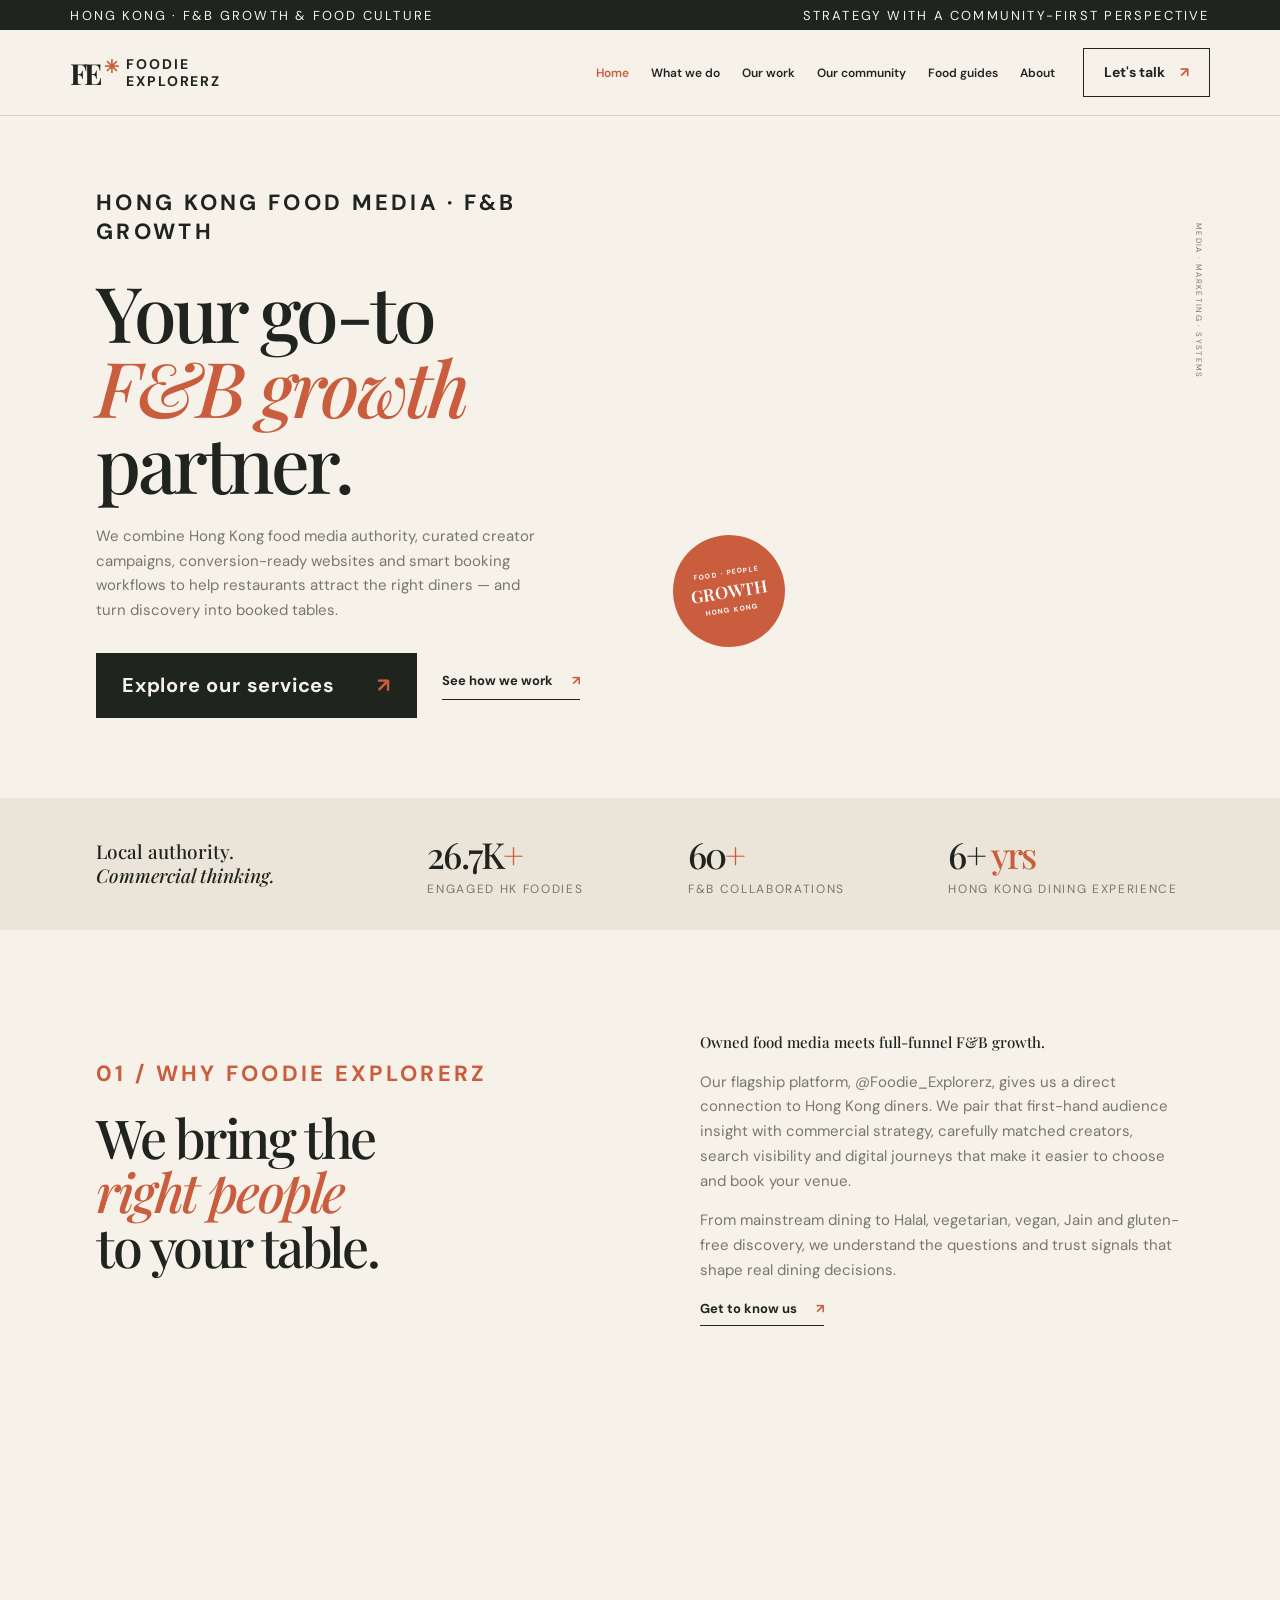
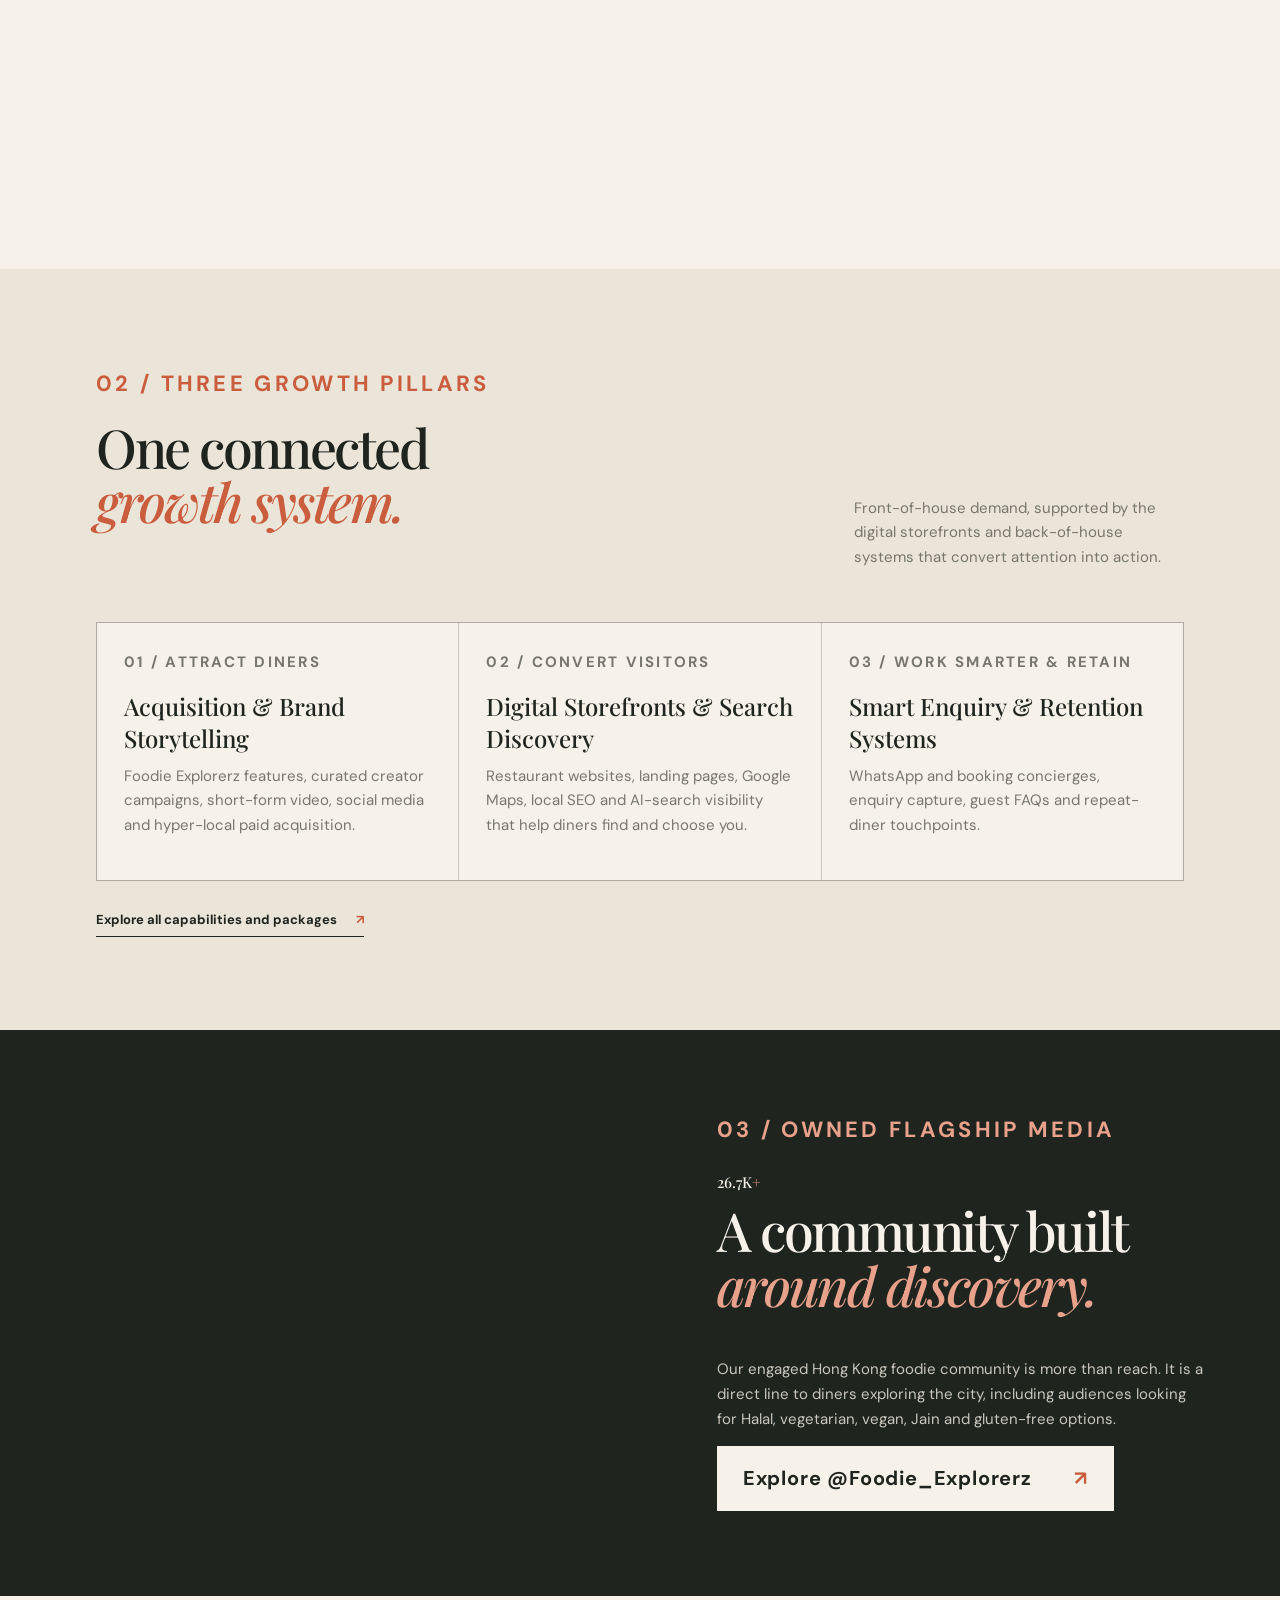
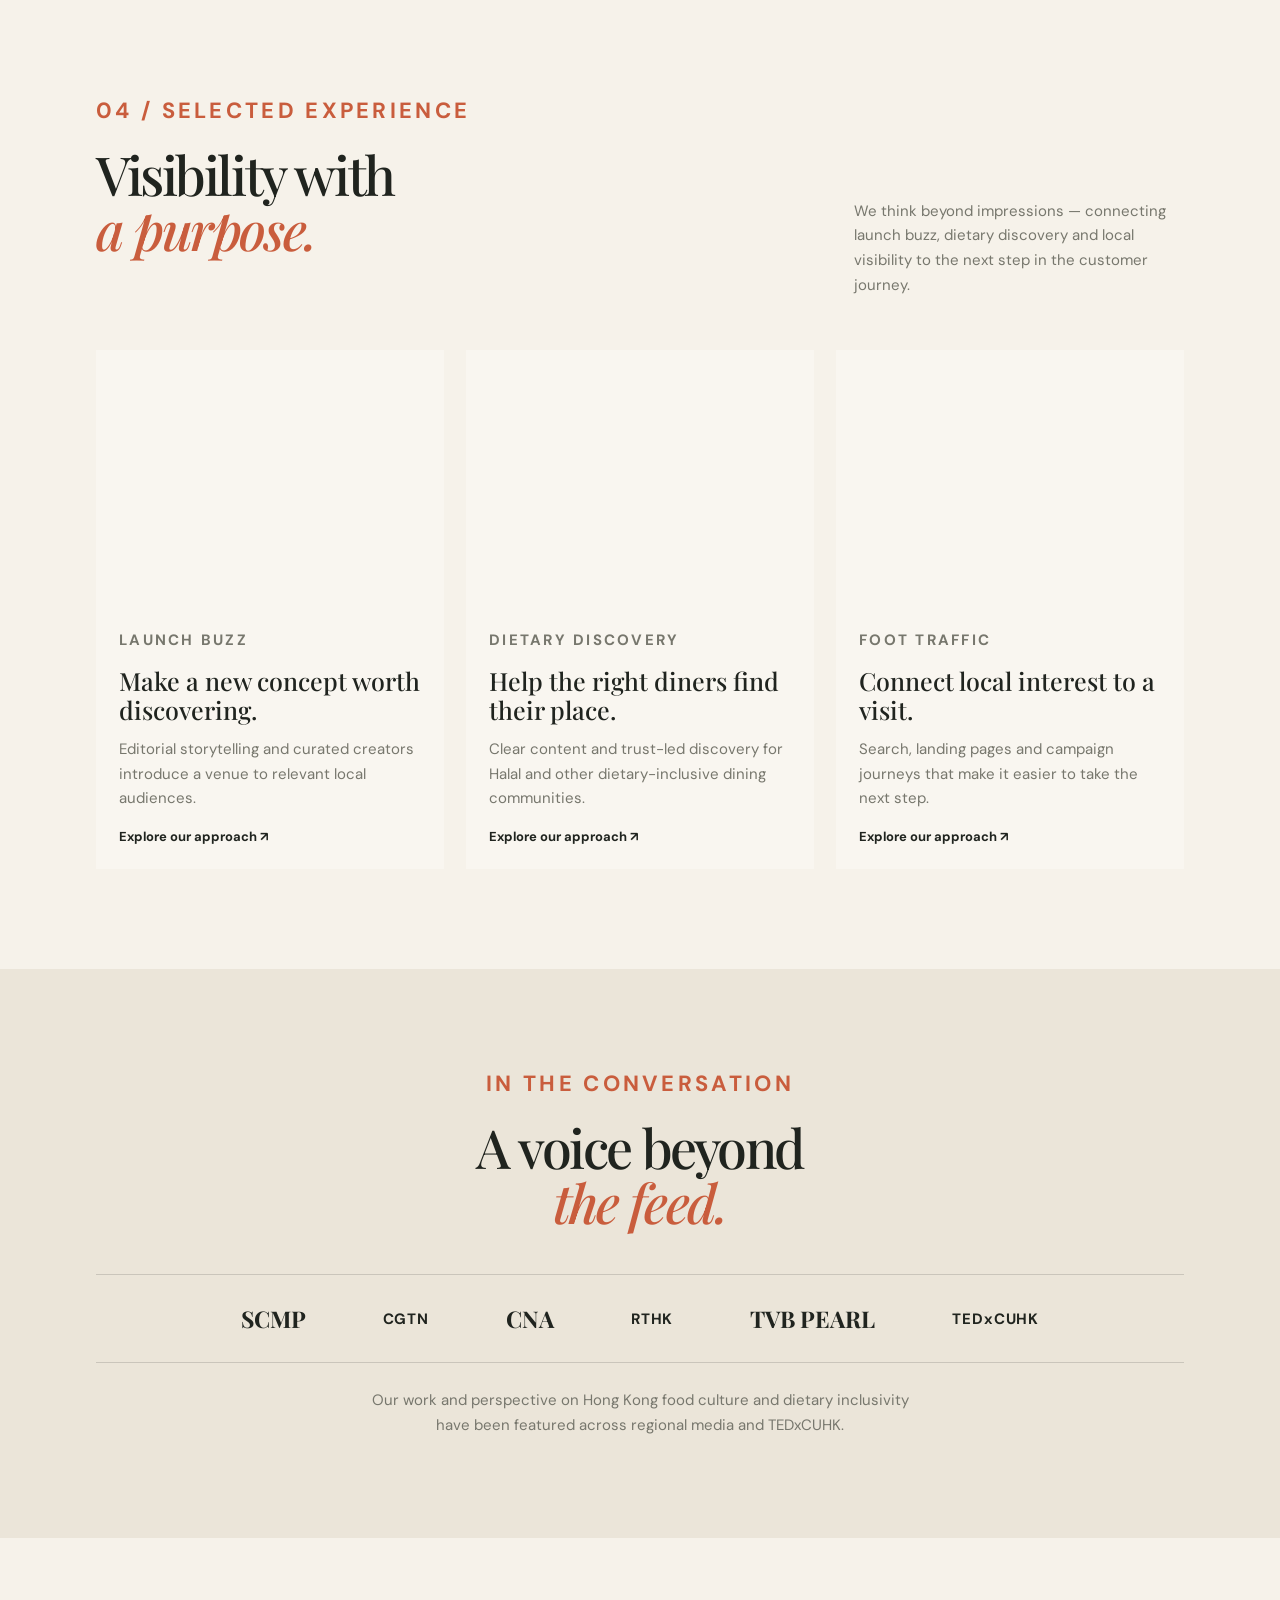
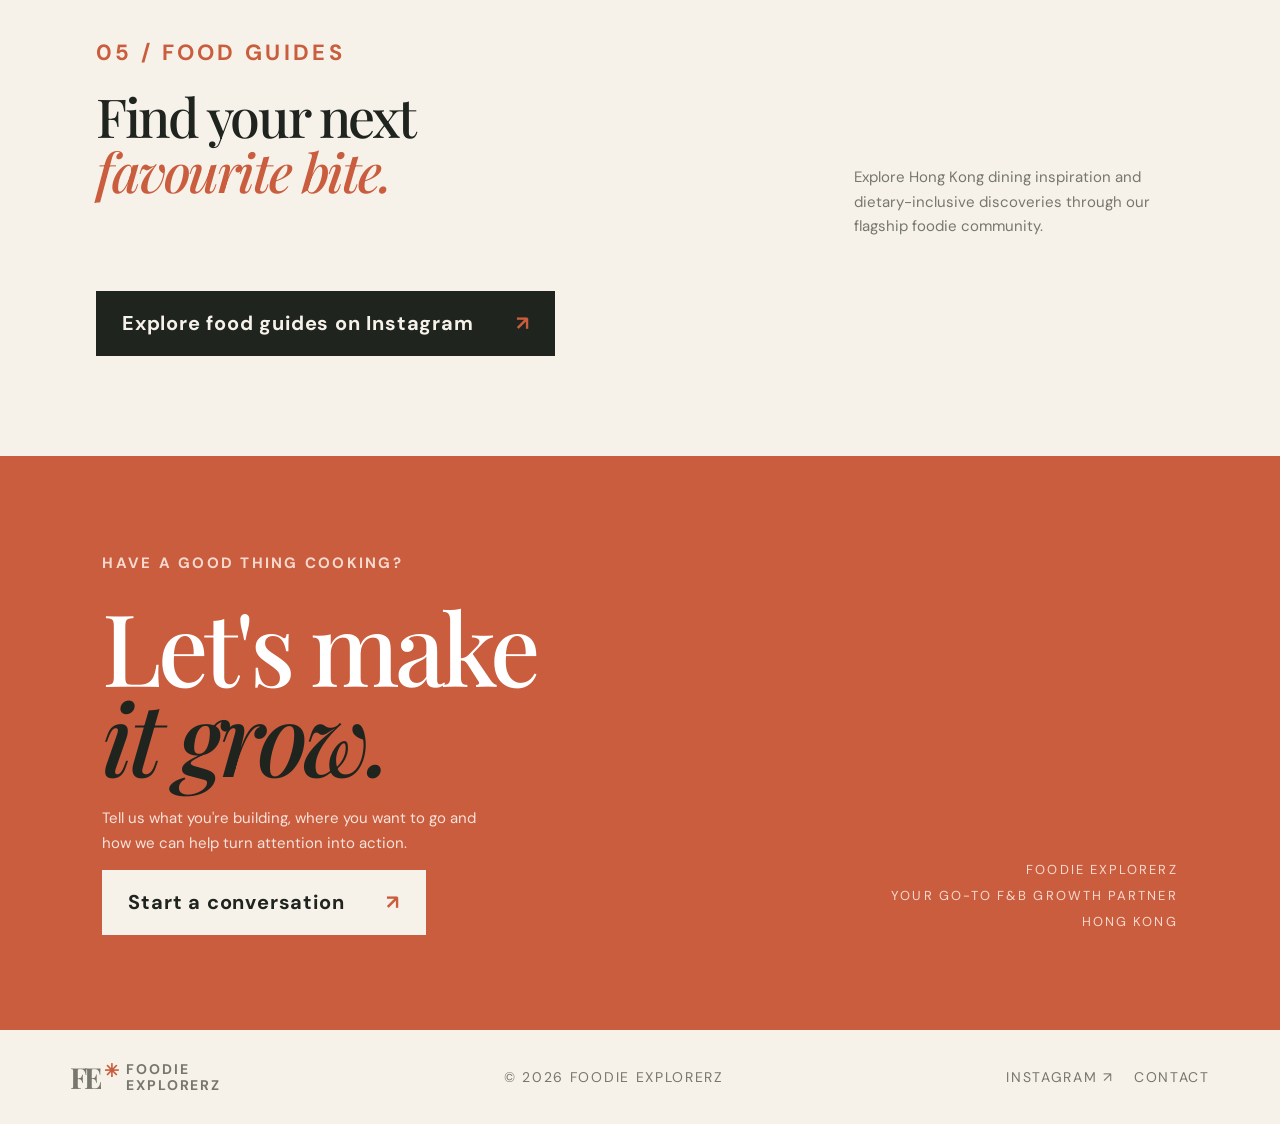
==== commit 6e45b24b: "Mark stock photography for replacement with Hong Kong shoots" ====
--- a/index.html
+++ b/index.html
@@ -1,10 +1,14 @@
 <!doctype html><html lang="en"><head><meta charset="utf-8"><meta name="viewport" content="width=device-width,initial-scale=1"><meta name="description" content="Hong Kong's F&B growth partner combining food media authority, curated creator campaigns, digital storefronts and smart booking workflows."><meta name="theme-color" content="#f6f2ea"><title>Foodie Explorerz — Your Go-to F&B Growth Partner | Foodie Explorerz</title><link rel="stylesheet" href="styles.css?v=20261122-growth-blueprint"></head><body><div class="topline"><span>Hong Kong · F&B growth & food culture</span><span>Strategy with a community-first perspective</span></div><header class="header"><a class="brand" href="index.html"><span class="brand-symbol">FE<b>✳</b></span><span class="brand-word">FOODIE<br>EXPLORERZ</span></a><button class="menu" aria-label="Toggle navigation" aria-expanded="false">☰</button><nav class="nav"><a class="active" href="index.html">Home</a><a class="" href="services.html">What we do</a><a class="" href="work.html">Our work</a><a href="community.html">Our community</a><a href="guides.html">Food guides</a><a class="" href="about.html">About</a><a class="nav-button " href="contact.html">Let's talk <span>↗</span></a></nav></header><main>
-<section class="hero"><div class="hero-copy"><p class="eyebrow">HONG KONG FOOD MEDIA · F&B GROWTH</p><h1 class="display">Your go-to<br><em>F&B growth</em><br>partner.</h1><p class="body-copy">We combine Hong Kong food media authority, curated creator campaigns, conversion-ready websites and smart booking workflows to help restaurants attract the right diners — and turn discovery into booked tables.</p><div class="actions"><a class="btn" href="services.html">Explore our services <span class="arrow">↗</span></a><a class="text-link" href="work.html">See how we work <span class="arrow">↗</span></a></div></div><div class="hero-visual"><div class="hero-main"></div><div class="hero-inset"></div><div class="roundel"><small>FOOD · PEOPLE</small>GROWTH<span>HONG KONG</span></div><div class="hero-note">MEDIA · MARKETING · SYSTEMS</div></div></section>
+<section class="hero"><div class="hero-copy"><p class="eyebrow">HONG KONG FOOD MEDIA · F&B GROWTH</p><h1 class="display">Your go-to<br><em>F&B growth</em><br>partner.</h1><p class="body-copy">We combine Hong Kong food media authority, curated creator campaigns, conversion-ready websites and smart booking workflows to help restaurants attract the right diners — and turn discovery into booked tables.</p><div class="actions"><a class="btn" href="services.html">Explore our services <span class="arrow">↗</span></a><a class="text-link" href="work.html">See how we work <span class="arrow">↗</span></a></div></div><!-- REPLACE WITH REAL HK SHOOT PHOTO: flagship restaurant/food photography for the hero image and inset. -->
+<div class="hero-visual"><div class="hero-main"></div><div class="hero-inset"></div><div class="roundel"><small>FOOD · PEOPLE</small>GROWTH<span>HONG KONG</span></div><div class="hero-note">MEDIA · MARKETING · SYSTEMS</div></div></section>
 <section class="metrics"><div class="metric-intro">Local authority.<br><em>Commercial thinking.</em></div><div class="metric"><strong>26.7K<span>+</span></strong><small>ENGAGED HK FOODIES</small></div><div class="metric"><strong>60<span>+</span></strong><small>F&B COLLABORATIONS</small></div><div class="metric"><strong>6+<span> yrs</span></strong><small>HONG KONG DINING EXPERIENCE</small></div></section>
-<section class="section"><div class="split"><div><p class="kicker">01 / WHY FOODIE EXPLORERZ</p><h2 class="h2">We bring the<br><em>right people</em><br>to your table.</h2></div><div><p class="lead">Owned food media meets full-funnel F&B growth.</p><p class="body-copy">Our flagship platform, @Foodie_Explorerz, gives us a direct connection to Hong Kong diners. We pair that first-hand audience insight with commercial strategy, carefully matched creators, search visibility and digital journeys that make it easier to choose and book your venue.</p><p class="body-copy">From mainstream dining to Halal, vegetarian, vegan, Jain and gluten-free discovery, we understand the questions and trust signals that shape real dining decisions.</p><a class="text-link" href="about.html">Get to know us <span class="arrow">↗</span></a></div></div><div class="image-wide" role="img" aria-label="Restaurant kitchen and food preparation"></div></section>
+<section class="section"><div class="split"><div><p class="kicker">01 / WHY FOODIE EXPLORERZ</p><h2 class="h2">We bring the<br><em>right people</em><br>to your table.</h2></div><div><p class="lead">Owned food media meets full-funnel F&B growth.</p><p class="body-copy">Our flagship platform, @Foodie_Explorerz, gives us a direct connection to Hong Kong diners. We pair that first-hand audience insight with commercial strategy, carefully matched creators, search visibility and digital journeys that make it easier to choose and book your venue.</p><p class="body-copy">From mainstream dining to Halal, vegetarian, vegan, Jain and gluten-free discovery, we understand the questions and trust signals that shape real dining decisions.</p><a class="text-link" href="about.html">Get to know us <span class="arrow">↗</span></a></div></div><!-- REPLACE WITH REAL HK SHOOT PHOTO: authentic Hong Kong restaurant kitchen or chef at work. -->
+<div class="image-wide" role="img" aria-label="Restaurant kitchen and food preparation"></div></section>
 <section class="section services-preview"><div class="section-head"><div><p class="kicker">02 / THREE GROWTH PILLARS</p><h2 class="h2">One connected<br><em>growth system.</em></h2></div><p class="body-copy">Front-of-house demand, supported by the digital storefronts and back-of-house systems that convert attention into action.</p></div><div class="feature-list pillars"><article class="feature"><p class="kicker">01 / ATTRACT DINERS</p><h3>Acquisition & Brand Storytelling</h3><p>Foodie Explorerz features, curated creator campaigns, short-form video, social media and hyper-local paid acquisition.</p></article><article class="feature"><p class="kicker">02 / CONVERT VISITORS</p><h3>Digital Storefronts & Search Discovery</h3><p>Restaurant websites, landing pages, Google Maps, local SEO and AI-search visibility that help diners find and choose you.</p></article><article class="feature"><p class="kicker">03 / WORK SMARTER & RETAIN</p><h3>Smart Enquiry & Retention Systems</h3><p>WhatsApp and booking concierges, enquiry capture, guest FAQs and repeat-diner touchpoints.</p></article></div><div style="margin-top:28px"><a class="text-link" href="services.html">Explore all capabilities and packages <span class="arrow">↗</span></a></div></section>
+<!-- REPLACE WITH REAL HK SHOOT PHOTO: Hong Kong diners sharing a meal; use an owned community photograph. -->
 <section class="dark-feature"><div class="dark-image"></div><div class="dark-copy"><p class="kicker">03 / OWNED FLAGSHIP MEDIA</p><p class="big-number">26.7K<span>+</span></p><h2 class="h2">A community built<br><em>around discovery.</em></h2><p class="body-copy" style="color:#c8c6bd">Our engaged Hong Kong foodie community is more than reach. It is a direct line to diners exploring the city, including audiences looking for Halal, vegetarian, vegan, Jain and gluten-free options.</p><a class="btn btn-light" href="https://www.instagram.com/foodie_explorerz/" target="_blank" rel="noopener">Explore @Foodie_Explorerz <span class="arrow">↗</span></a></div></section>
-<section class="section"><div class="section-head"><div><p class="kicker">04 / SELECTED EXPERIENCE</p><h2 class="h2">Visibility with<br><em>a purpose.</em></h2></div><p class="body-copy">We think beyond impressions — connecting launch buzz, dietary discovery and local visibility to the next step in the customer journey.</p></div><div class="cards"><article class="card"><div class="card-image" style="background-image:url('https://images.unsplash.com/photo-1559339352-11d035aa65de?auto=format&fit=crop&w=900&q=85')"></div><div class="card-content"><p class="kicker">LAUNCH BUZZ</p><h3>Make a new concept worth discovering.</h3><p>Editorial storytelling and curated creators introduce a venue to relevant local audiences.</p><a href="work.html">Explore our approach ↗</a></div></article><article class="card"><div class="card-image" style="background-image:url('https://images.unsplash.com/photo-1555396273-367ea4eb4db5?auto=format&fit=crop&w=900&q=85')"></div><div class="card-content"><p class="kicker">DIETARY DISCOVERY</p><h3>Help the right diners find their place.</h3><p>Clear content and trust-led discovery for Halal and other dietary-inclusive dining communities.</p><a href="work.html">Explore our approach ↗</a></div></article><article class="card"><div class="card-image" style="background-image:url('https://images.unsplash.com/photo-1517248135467-4c7edcad34c4?auto=format&fit=crop&w=900&q=85')"></div><div class="card-content"><p class="kicker">FOOT TRAFFIC</p><h3>Connect local interest to a visit.</h3><p>Search, landing pages and campaign journeys that make it easier to take the next step.</p><a href="work.html">Explore our approach ↗</a></div></article></div></section>
+<section class="section"><div class="section-head"><div><p class="kicker">04 / SELECTED EXPERIENCE</p><h2 class="h2">Visibility with<br><em>a purpose.</em></h2></div><p class="body-copy">We think beyond impressions — connecting launch buzz, dietary discovery and local visibility to the next step in the customer journey.</p></div><div class="cards"><article class="card"><!-- REPLACE WITH REAL HK SHOOT PHOTO: relevant restaurant, menu or campaign image for this case-study card. -->
+<div class="card-image" style="background-image:url('https://images.unsplash.com/photo-1559339352-11d035aa65de?auto=format&fit=crop&w=900&q=85')"></div><div class="card-content"><p class="kicker">LAUNCH BUZZ</p><h3>Make a new concept worth discovering.</h3><p>Editorial storytelling and curated creators introduce a venue to relevant local audiences.</p><a href="work.html">Explore our approach ↗</a></div></article><article class="card"><div class="card-image" style="background-image:url('https://images.unsplash.com/photo-1555396273-367ea4eb4db5?auto=format&fit=crop&w=900&q=85')"></div><div class="card-content"><p class="kicker">DIETARY DISCOVERY</p><h3>Help the right diners find their place.</h3><p>Clear content and trust-led discovery for Halal and other dietary-inclusive dining communities.</p><a href="work.html">Explore our approach ↗</a></div></article><article class="card"><div class="card-image" style="background-image:url('https://images.unsplash.com/photo-1517248135467-4c7edcad34c4?auto=format&fit=crop&w=900&q=85')"></div><div class="card-content"><p class="kicker">FOOT TRAFFIC</p><h3>Connect local interest to a visit.</h3><p>Search, landing pages and campaign journeys that make it easier to take the next step.</p><a href="work.html">Explore our approach ↗</a></div></article></div></section>
 <section class="section press"><p class="kicker">IN THE CONVERSATION</p><h2 class="h2">A voice beyond<br><em>the feed.</em></h2><div class="press-logos"><span>SCMP</span><span>CGTN</span><span>CNA</span><span>RTHK</span><span>TVB PEARL</span><span>TEDxCUHK</span></div><p class="body-copy" style="max-width:570px;margin:25px auto 0">Our work and perspective on Hong Kong food culture and dietary inclusivity have been featured across regional media and TEDxCUHK.</p></section>
 <section class="section"><div class="section-head"><div><p class="kicker">05 / FOOD GUIDES</p><h2 class="h2">Find your next<br><em>favourite bite.</em></h2></div><p class="body-copy">Explore Hong Kong dining inspiration and dietary-inclusive discoveries through our flagship foodie community.</p></div><a class="btn" href="https://www.instagram.com/foodie_explorerz/" target="_blank" rel="noopener">Explore food guides on Instagram <span class="arrow">↗</span></a></section>
 <section class="cta"><div><p class="kicker">HAVE A GOOD THING COOKING?</p><h2>Let's make<br><em>it grow.</em></h2><p>Tell us what you're building, where you want to go and how we can help turn attention into action.</p><a class="btn btn-light" href="contact.html">Start a conversation <span class="arrow">↗</span></a></div><div class="cta-aside">FOODIE EXPLORERZ<br>YOUR GO-TO F&B GROWTH PARTNER<br>HONG KONG</div></section></main><footer class="footer"><a class="brand" href="index.html"><span class="brand-symbol">FE<b>✳</b></span><span class="brand-word">FOODIE<br>EXPLORERZ</span></a><span>© <span data-year></span> FOODIE EXPLORERZ</span><div class="footer-links"><a href="https://www.instagram.com/foodie_explorerz/" target="_blank" rel="noopener">INSTAGRAM ↗</a><a href="contact.html">CONTACT</a></div></footer><script src="script.js"></script></body></html>
--- a/styles.css
+++ b/styles.css
@@ -422,3 +422,34 @@
   .feature h3 { font-size: 22px; }
   .lead, .metric-intro { font-size: 18px; }
 }
+
+/* 2026–27 F&B growth website components */
+.pillars{grid-template-columns:repeat(3,minmax(0,1fr))}
+.pillar-block{margin-top:54px}
+.pillar-heading{display:grid;grid-template-columns:70px 1fr;gap:18px;align-items:start;margin-bottom:24px}
+.pillar-number{font:500 48px/1 var(--serif);color:var(--accent)}
+.pillar-heading .h2{font-size:clamp(32px,4vw,52px);max-width:900px}
+.pillar-heading .kicker{margin-bottom:10px}
+.package-grid{display:grid;grid-template-columns:repeat(2,minmax(0,1fr));gap:16px;margin-top:38px}
+.package-card{background:var(--cream);border:1px solid var(--line);padding:30px;display:flex;flex-direction:column;min-height:250px}
+.package-card.featured-package{background:var(--ink);color:var(--cream)}
+.package-index{font-size:9px;letter-spacing:.16em;color:var(--accent);font-weight:700}
+.package-card h3{font:500 27px/1.15 var(--serif);margin:20px 0 12px}
+.package-card p{font-size:14px!important;line-height:1.75;color:var(--muted);margin:0}
+.featured-package p{color:#d0cec5}
+.featured-package .package-index{color:#e8a18b}
+.pricing-anchor{margin:36px 0 20px;font-size:15px;line-height:1.7;color:var(--muted);max-width:760px}
+.pricing-anchor strong{color:var(--ink)}
+.services-cta-row{margin-top:22px}
+.contact-layout{display:grid;grid-template-columns:.85fr 1.15fr;gap:8%;align-items:start}
+.contact-email-label{font-size:9px;letter-spacing:.16em;font-weight:700;color:var(--accent);margin:30px 0 8px}
+.contact-email{font:500 clamp(18px,2.2vw,25px) var(--serif);border-bottom:1px solid var(--line);padding-bottom:7px;overflow-wrap:anywhere}
+.contact-social{margin-top:50px}
+.inquiry-form{max-width:none;background:var(--cream);padding:30px;border:1px solid var(--line)}
+.inquiry-form label{margin-top:17px}
+.inquiry-form input,.inquiry-form select,.inquiry-form textarea{border-radius:0;min-height:48px}
+.inquiry-form textarea{min-height:145px}
+.inquiry-form button{margin-top:22px;border:0;cursor:pointer}
+.tag-list{margin:22px 0 28px}
+@media(max-width:900px){.pillars{grid-template-columns:1fr 1fr}.contact-layout{grid-template-columns:1fr;gap:40px}}
+@media(max-width:650px){.pillars,.package-grid{grid-template-columns:1fr}.pillar-heading{grid-template-columns:45px 1fr;gap:12px}.pillar-number{font-size:36px}.pillar-heading .h2{font-size:34px}.package-card{padding:24px;min-height:0}.inquiry-form{padding:20px}.contact-email{font-size:21px}}
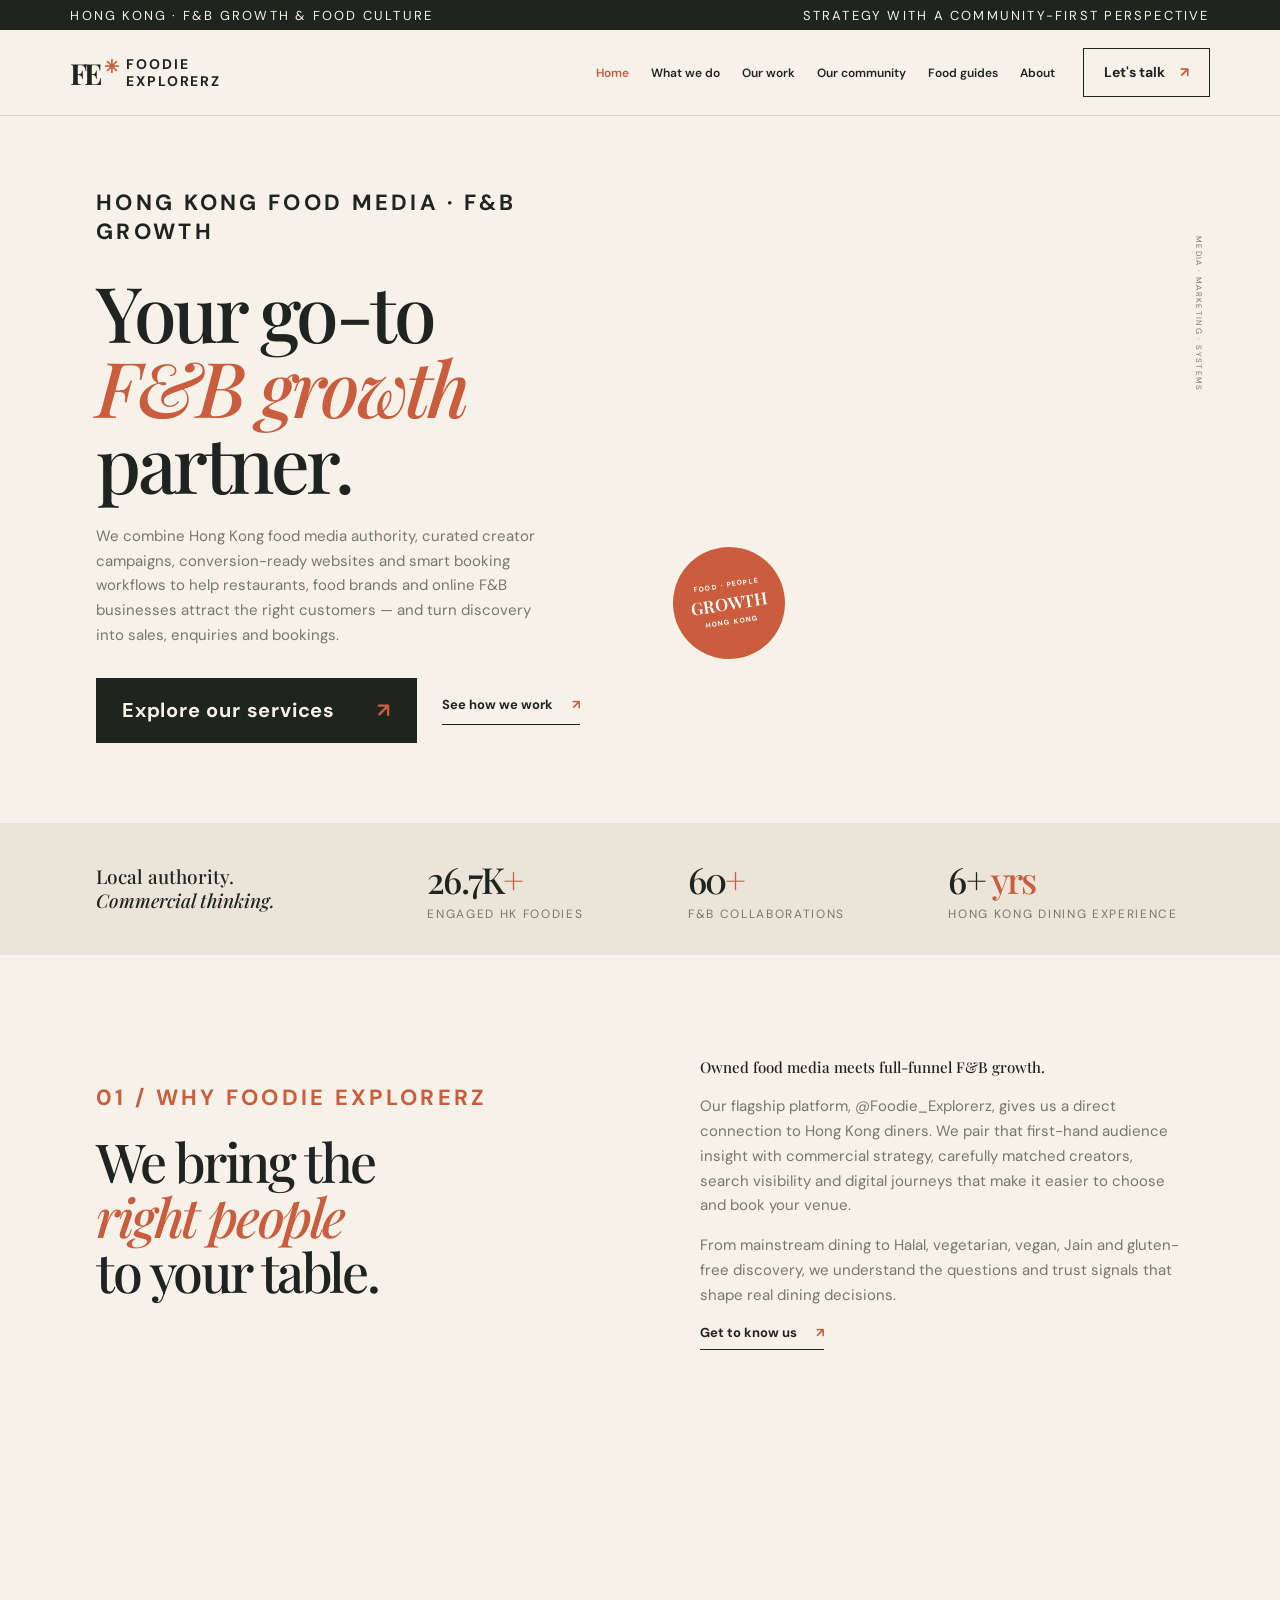
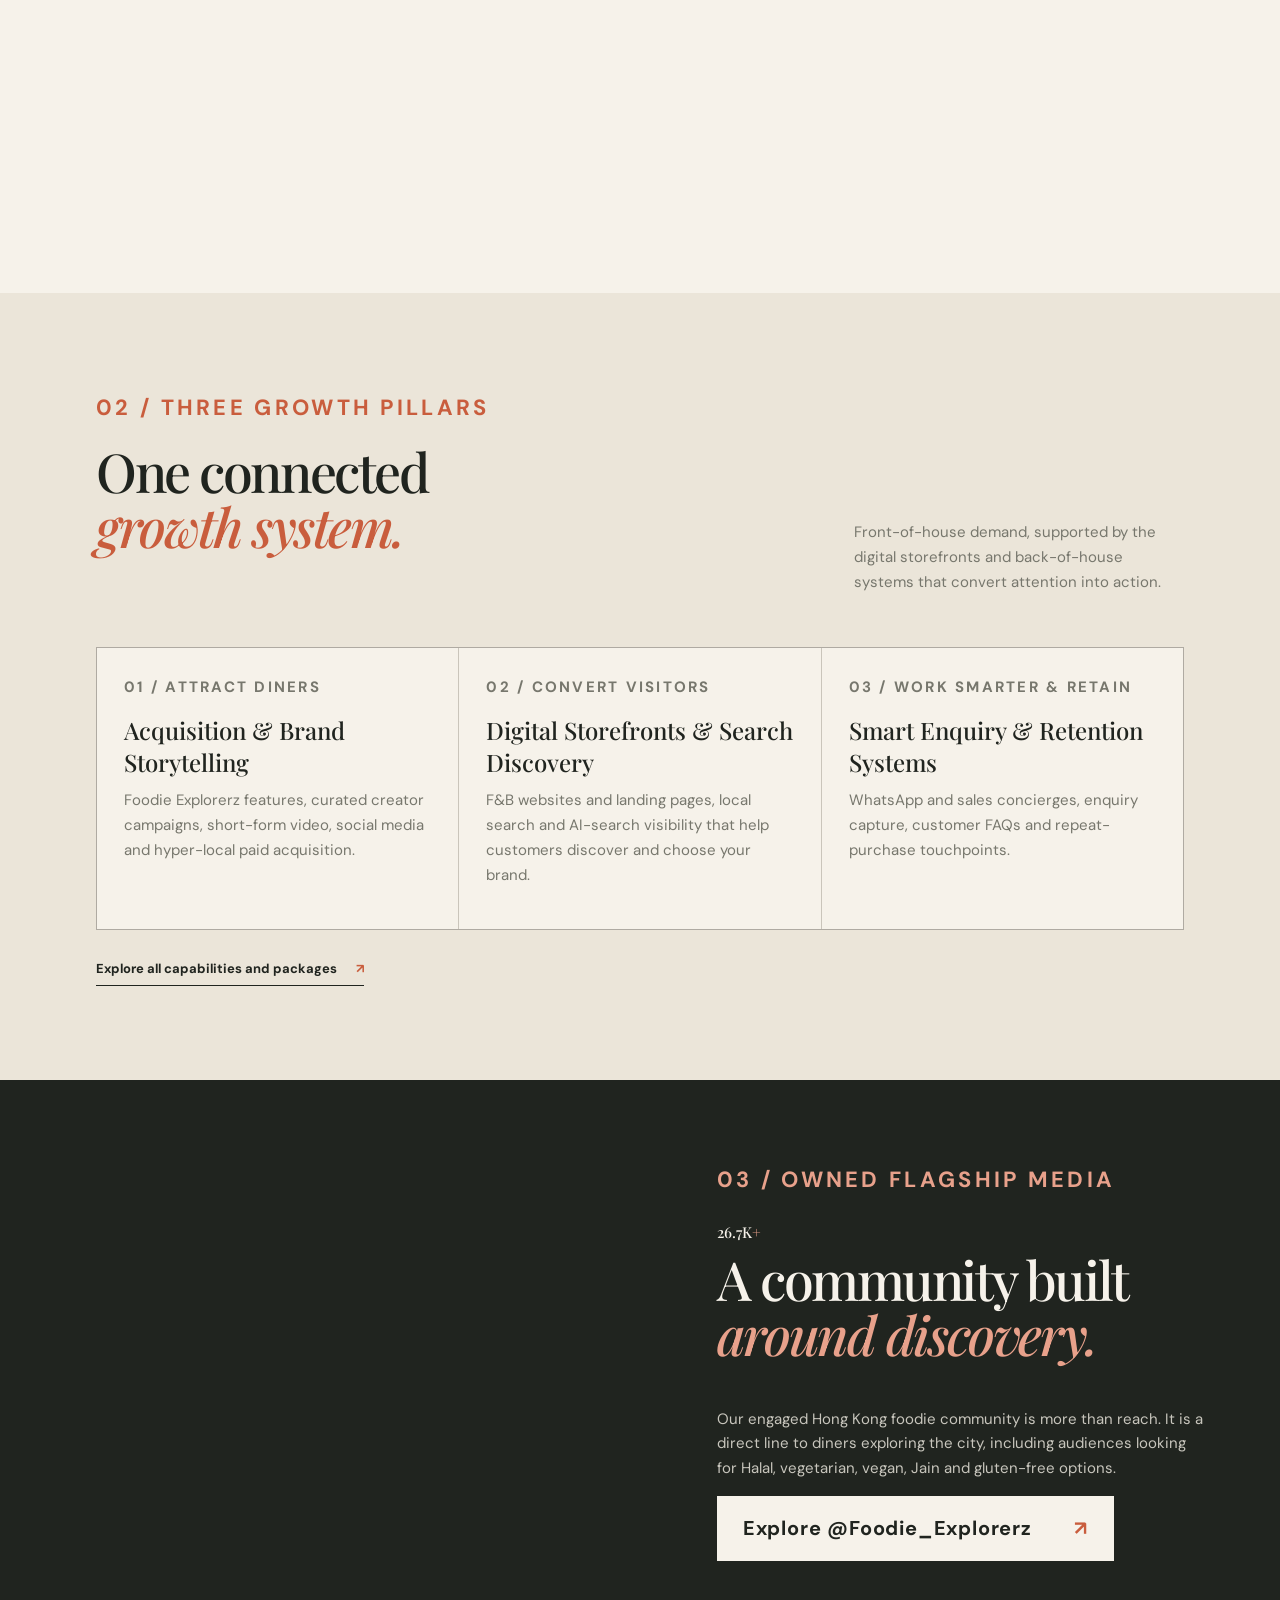
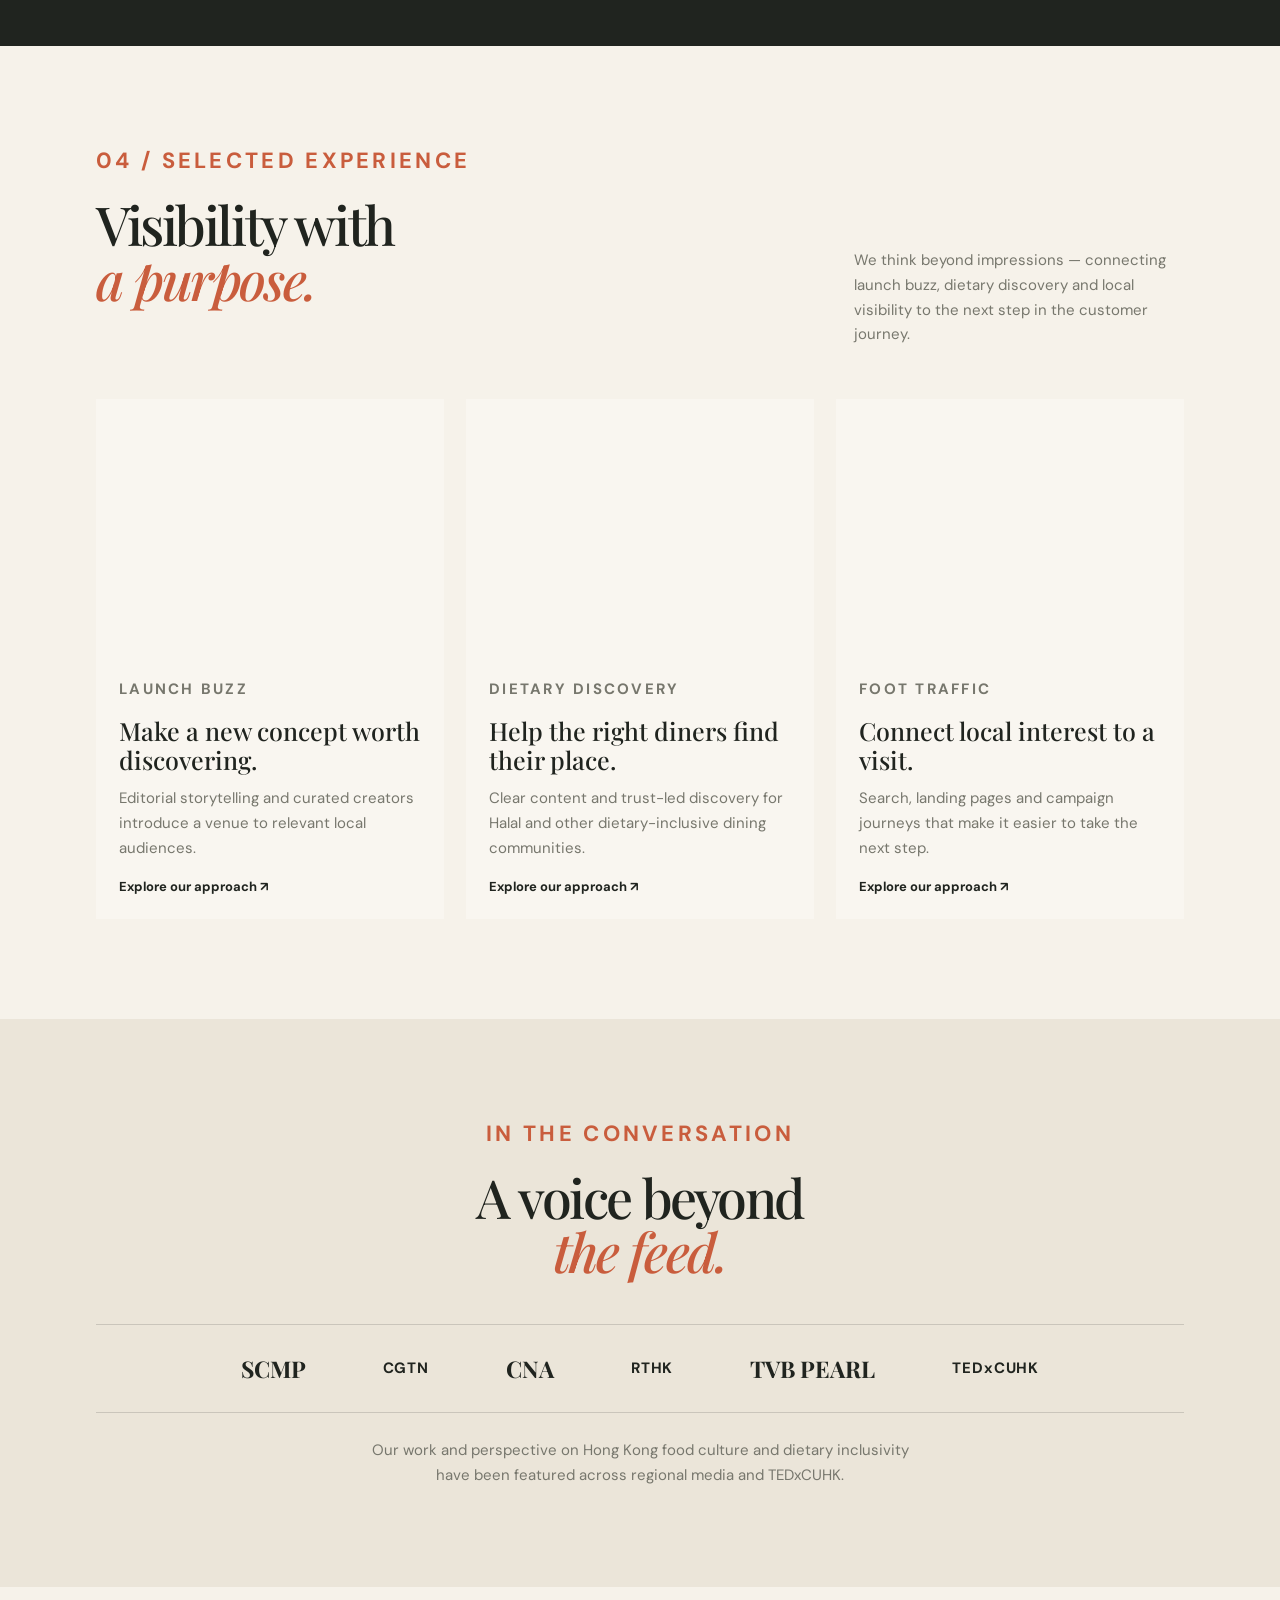
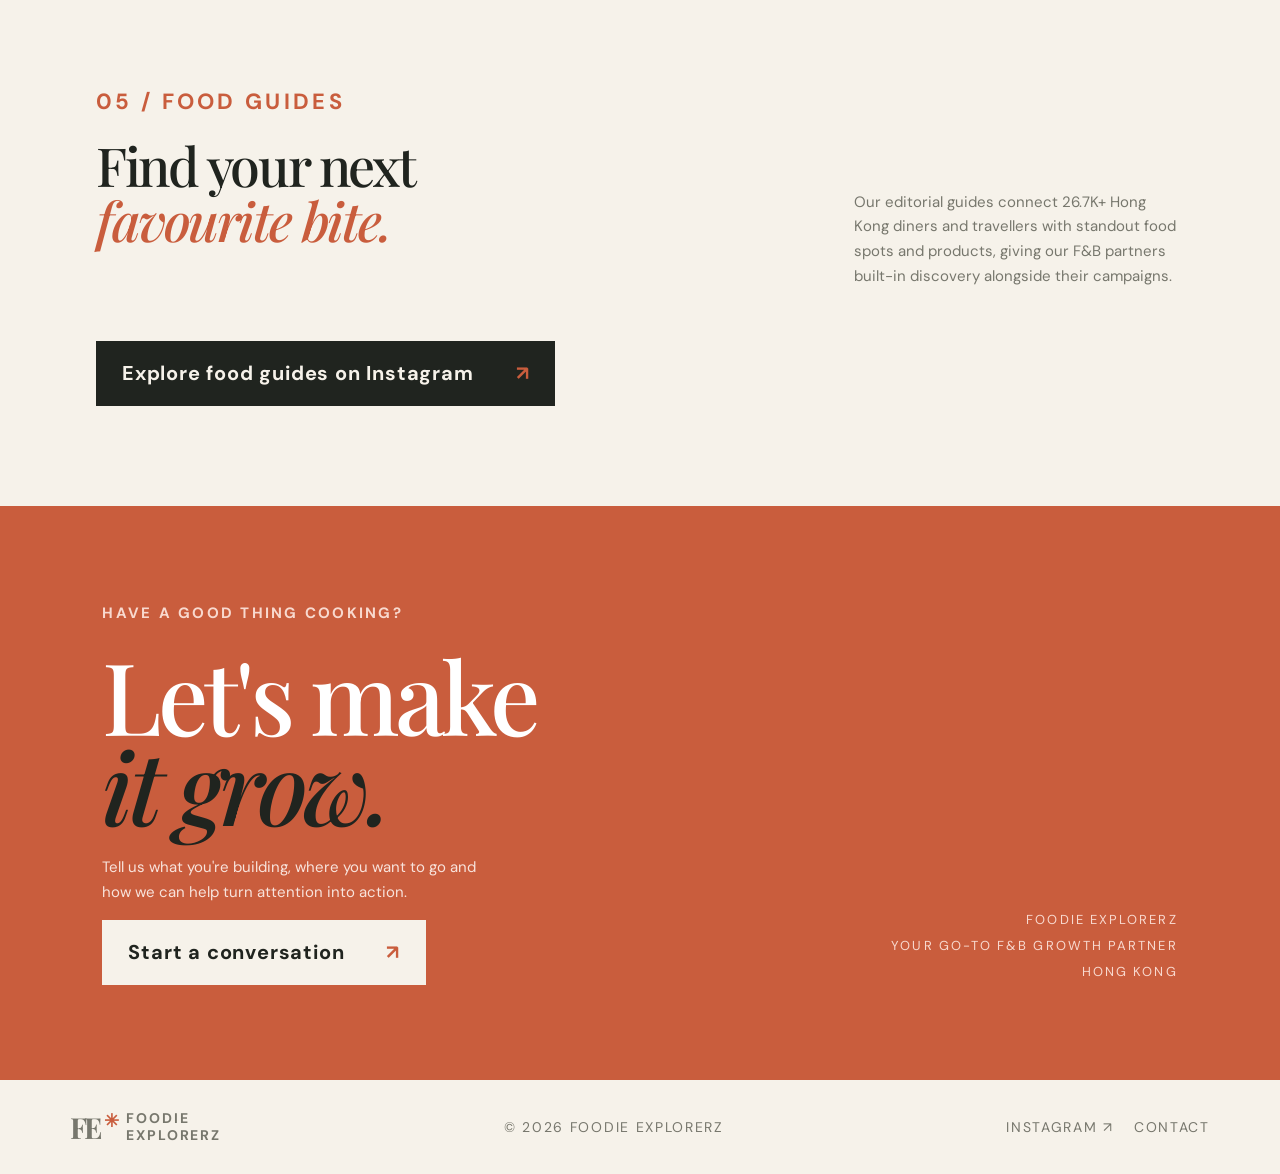
==== commit 41a07837: "Expand Foodie Explorerz F&B scope and refine website" ====
--- a/index.html
+++ b/index.html
@@ -1,14 +1,14 @@
 <!doctype html><html lang="en"><head><meta charset="utf-8"><meta name="viewport" content="width=device-width,initial-scale=1"><meta name="description" content="Hong Kong's F&B growth partner combining food media authority, curated creator campaigns, digital storefronts and smart booking workflows."><meta name="theme-color" content="#f6f2ea"><title>Foodie Explorerz — Your Go-to F&B Growth Partner | Foodie Explorerz</title><link rel="stylesheet" href="styles.css?v=20261122-growth-blueprint"></head><body><div class="topline"><span>Hong Kong · F&B growth & food culture</span><span>Strategy with a community-first perspective</span></div><header class="header"><a class="brand" href="index.html"><span class="brand-symbol">FE<b>✳</b></span><span class="brand-word">FOODIE<br>EXPLORERZ</span></a><button class="menu" aria-label="Toggle navigation" aria-expanded="false">☰</button><nav class="nav"><a class="active" href="index.html">Home</a><a class="" href="services.html">What we do</a><a class="" href="work.html">Our work</a><a href="community.html">Our community</a><a href="guides.html">Food guides</a><a class="" href="about.html">About</a><a class="nav-button " href="contact.html">Let's talk <span>↗</span></a></nav></header><main>
-<section class="hero"><div class="hero-copy"><p class="eyebrow">HONG KONG FOOD MEDIA · F&B GROWTH</p><h1 class="display">Your go-to<br><em>F&B growth</em><br>partner.</h1><p class="body-copy">We combine Hong Kong food media authority, curated creator campaigns, conversion-ready websites and smart booking workflows to help restaurants attract the right diners — and turn discovery into booked tables.</p><div class="actions"><a class="btn" href="services.html">Explore our services <span class="arrow">↗</span></a><a class="text-link" href="work.html">See how we work <span class="arrow">↗</span></a></div></div><!-- REPLACE WITH REAL HK SHOOT PHOTO: flagship restaurant/food photography for the hero image and inset. -->
+<section class="hero"><div class="hero-copy"><p class="eyebrow">HONG KONG FOOD MEDIA · F&B GROWTH</p><h1 class="display">Your go-to<br><em>F&B growth</em><br>partner.</h1><p class="body-copy">We combine Hong Kong food media authority, curated creator campaigns, conversion-ready websites and smart booking workflows to help restaurants, food brands and online F&B businesses attract the right customers — and turn discovery into sales, enquiries and bookings.</p><div class="actions"><a class="btn" href="services.html">Explore our services <span class="arrow">↗</span></a><a class="text-link" href="work.html">See how we work <span class="arrow">↗</span></a></div></div><!-- REPLACE WITH REAL HK SHOOT PHOTO: flagship restaurant/food photography for the hero image and inset. -->
 <div class="hero-visual"><div class="hero-main"></div><div class="hero-inset"></div><div class="roundel"><small>FOOD · PEOPLE</small>GROWTH<span>HONG KONG</span></div><div class="hero-note">MEDIA · MARKETING · SYSTEMS</div></div></section>
 <section class="metrics"><div class="metric-intro">Local authority.<br><em>Commercial thinking.</em></div><div class="metric"><strong>26.7K<span>+</span></strong><small>ENGAGED HK FOODIES</small></div><div class="metric"><strong>60<span>+</span></strong><small>F&B COLLABORATIONS</small></div><div class="metric"><strong>6+<span> yrs</span></strong><small>HONG KONG DINING EXPERIENCE</small></div></section>
 <section class="section"><div class="split"><div><p class="kicker">01 / WHY FOODIE EXPLORERZ</p><h2 class="h2">We bring the<br><em>right people</em><br>to your table.</h2></div><div><p class="lead">Owned food media meets full-funnel F&B growth.</p><p class="body-copy">Our flagship platform, @Foodie_Explorerz, gives us a direct connection to Hong Kong diners. We pair that first-hand audience insight with commercial strategy, carefully matched creators, search visibility and digital journeys that make it easier to choose and book your venue.</p><p class="body-copy">From mainstream dining to Halal, vegetarian, vegan, Jain and gluten-free discovery, we understand the questions and trust signals that shape real dining decisions.</p><a class="text-link" href="about.html">Get to know us <span class="arrow">↗</span></a></div></div><!-- REPLACE WITH REAL HK SHOOT PHOTO: authentic Hong Kong restaurant kitchen or chef at work. -->
 <div class="image-wide" role="img" aria-label="Restaurant kitchen and food preparation"></div></section>
-<section class="section services-preview"><div class="section-head"><div><p class="kicker">02 / THREE GROWTH PILLARS</p><h2 class="h2">One connected<br><em>growth system.</em></h2></div><p class="body-copy">Front-of-house demand, supported by the digital storefronts and back-of-house systems that convert attention into action.</p></div><div class="feature-list pillars"><article class="feature"><p class="kicker">01 / ATTRACT DINERS</p><h3>Acquisition & Brand Storytelling</h3><p>Foodie Explorerz features, curated creator campaigns, short-form video, social media and hyper-local paid acquisition.</p></article><article class="feature"><p class="kicker">02 / CONVERT VISITORS</p><h3>Digital Storefronts & Search Discovery</h3><p>Restaurant websites, landing pages, Google Maps, local SEO and AI-search visibility that help diners find and choose you.</p></article><article class="feature"><p class="kicker">03 / WORK SMARTER & RETAIN</p><h3>Smart Enquiry & Retention Systems</h3><p>WhatsApp and booking concierges, enquiry capture, guest FAQs and repeat-diner touchpoints.</p></article></div><div style="margin-top:28px"><a class="text-link" href="services.html">Explore all capabilities and packages <span class="arrow">↗</span></a></div></section>
+<section class="section services-preview"><div class="section-head"><div><p class="kicker">02 / THREE GROWTH PILLARS</p><h2 class="h2">One connected<br><em>growth system.</em></h2></div><p class="body-copy">Front-of-house demand, supported by the digital storefronts and back-of-house systems that convert attention into action.</p></div><div class="feature-list pillars"><article class="feature"><p class="kicker">01 / ATTRACT DINERS</p><h3>Acquisition & Brand Storytelling</h3><p>Foodie Explorerz features, curated creator campaigns, short-form video, social media and hyper-local paid acquisition.</p></article><article class="feature"><p class="kicker">02 / CONVERT VISITORS</p><h3>Digital Storefronts & Search Discovery</h3><p>F&B websites and landing pages, local search and AI-search visibility that help customers discover and choose your brand.</p></article><article class="feature"><p class="kicker">03 / WORK SMARTER & RETAIN</p><h3>Smart Enquiry & Retention Systems</h3><p>WhatsApp and sales concierges, enquiry capture, customer FAQs and repeat-purchase touchpoints.</p></article></div><div style="margin-top:28px"><a class="text-link" href="services.html">Explore all capabilities and packages <span class="arrow">↗</span></a></div></section>
 <!-- REPLACE WITH REAL HK SHOOT PHOTO: Hong Kong diners sharing a meal; use an owned community photograph. -->
 <section class="dark-feature"><div class="dark-image"></div><div class="dark-copy"><p class="kicker">03 / OWNED FLAGSHIP MEDIA</p><p class="big-number">26.7K<span>+</span></p><h2 class="h2">A community built<br><em>around discovery.</em></h2><p class="body-copy" style="color:#c8c6bd">Our engaged Hong Kong foodie community is more than reach. It is a direct line to diners exploring the city, including audiences looking for Halal, vegetarian, vegan, Jain and gluten-free options.</p><a class="btn btn-light" href="https://www.instagram.com/foodie_explorerz/" target="_blank" rel="noopener">Explore @Foodie_Explorerz <span class="arrow">↗</span></a></div></section>
 <section class="section"><div class="section-head"><div><p class="kicker">04 / SELECTED EXPERIENCE</p><h2 class="h2">Visibility with<br><em>a purpose.</em></h2></div><p class="body-copy">We think beyond impressions — connecting launch buzz, dietary discovery and local visibility to the next step in the customer journey.</p></div><div class="cards"><article class="card"><!-- REPLACE WITH REAL HK SHOOT PHOTO: relevant restaurant, menu or campaign image for this case-study card. -->
 <div class="card-image" style="background-image:url('https://images.unsplash.com/photo-1559339352-11d035aa65de?auto=format&fit=crop&w=900&q=85')"></div><div class="card-content"><p class="kicker">LAUNCH BUZZ</p><h3>Make a new concept worth discovering.</h3><p>Editorial storytelling and curated creators introduce a venue to relevant local audiences.</p><a href="work.html">Explore our approach ↗</a></div></article><article class="card"><div class="card-image" style="background-image:url('https://images.unsplash.com/photo-1555396273-367ea4eb4db5?auto=format&fit=crop&w=900&q=85')"></div><div class="card-content"><p class="kicker">DIETARY DISCOVERY</p><h3>Help the right diners find their place.</h3><p>Clear content and trust-led discovery for Halal and other dietary-inclusive dining communities.</p><a href="work.html">Explore our approach ↗</a></div></article><article class="card"><div class="card-image" style="background-image:url('https://images.unsplash.com/photo-1517248135467-4c7edcad34c4?auto=format&fit=crop&w=900&q=85')"></div><div class="card-content"><p class="kicker">FOOT TRAFFIC</p><h3>Connect local interest to a visit.</h3><p>Search, landing pages and campaign journeys that make it easier to take the next step.</p><a href="work.html">Explore our approach ↗</a></div></article></div></section>
 <section class="section press"><p class="kicker">IN THE CONVERSATION</p><h2 class="h2">A voice beyond<br><em>the feed.</em></h2><div class="press-logos"><span>SCMP</span><span>CGTN</span><span>CNA</span><span>RTHK</span><span>TVB PEARL</span><span>TEDxCUHK</span></div><p class="body-copy" style="max-width:570px;margin:25px auto 0">Our work and perspective on Hong Kong food culture and dietary inclusivity have been featured across regional media and TEDxCUHK.</p></section>
-<section class="section"><div class="section-head"><div><p class="kicker">05 / FOOD GUIDES</p><h2 class="h2">Find your next<br><em>favourite bite.</em></h2></div><p class="body-copy">Explore Hong Kong dining inspiration and dietary-inclusive discoveries through our flagship foodie community.</p></div><a class="btn" href="https://www.instagram.com/foodie_explorerz/" target="_blank" rel="noopener">Explore food guides on Instagram <span class="arrow">↗</span></a></section>
+<section class="section"><div class="section-head"><div><p class="kicker">05 / FOOD GUIDES</p><h2 class="h2">Find your next<br><em>favourite bite.</em></h2></div><p class="body-copy">Our editorial guides connect 26.7K+ Hong Kong diners and travellers with standout food spots and products, giving our F&B partners built-in discovery alongside their campaigns.</p></div><a class="btn" href="https://www.instagram.com/foodie_explorerz/" target="_blank" rel="noopener">Explore food guides on Instagram <span class="arrow">↗</span></a></section>
 <section class="cta"><div><p class="kicker">HAVE A GOOD THING COOKING?</p><h2>Let's make<br><em>it grow.</em></h2><p>Tell us what you're building, where you want to go and how we can help turn attention into action.</p><a class="btn btn-light" href="contact.html">Start a conversation <span class="arrow">↗</span></a></div><div class="cta-aside">FOODIE EXPLORERZ<br>YOUR GO-TO F&B GROWTH PARTNER<br>HONG KONG</div></section></main><footer class="footer"><a class="brand" href="index.html"><span class="brand-symbol">FE<b>✳</b></span><span class="brand-word">FOODIE<br>EXPLORERZ</span></a><span>© <span data-year></span> FOODIE EXPLORERZ</span><div class="footer-links"><a href="https://www.instagram.com/foodie_explorerz/" target="_blank" rel="noopener">INSTAGRAM ↗</a><a href="contact.html">CONTACT</a></div></footer><script src="script.js"></script></body></html>
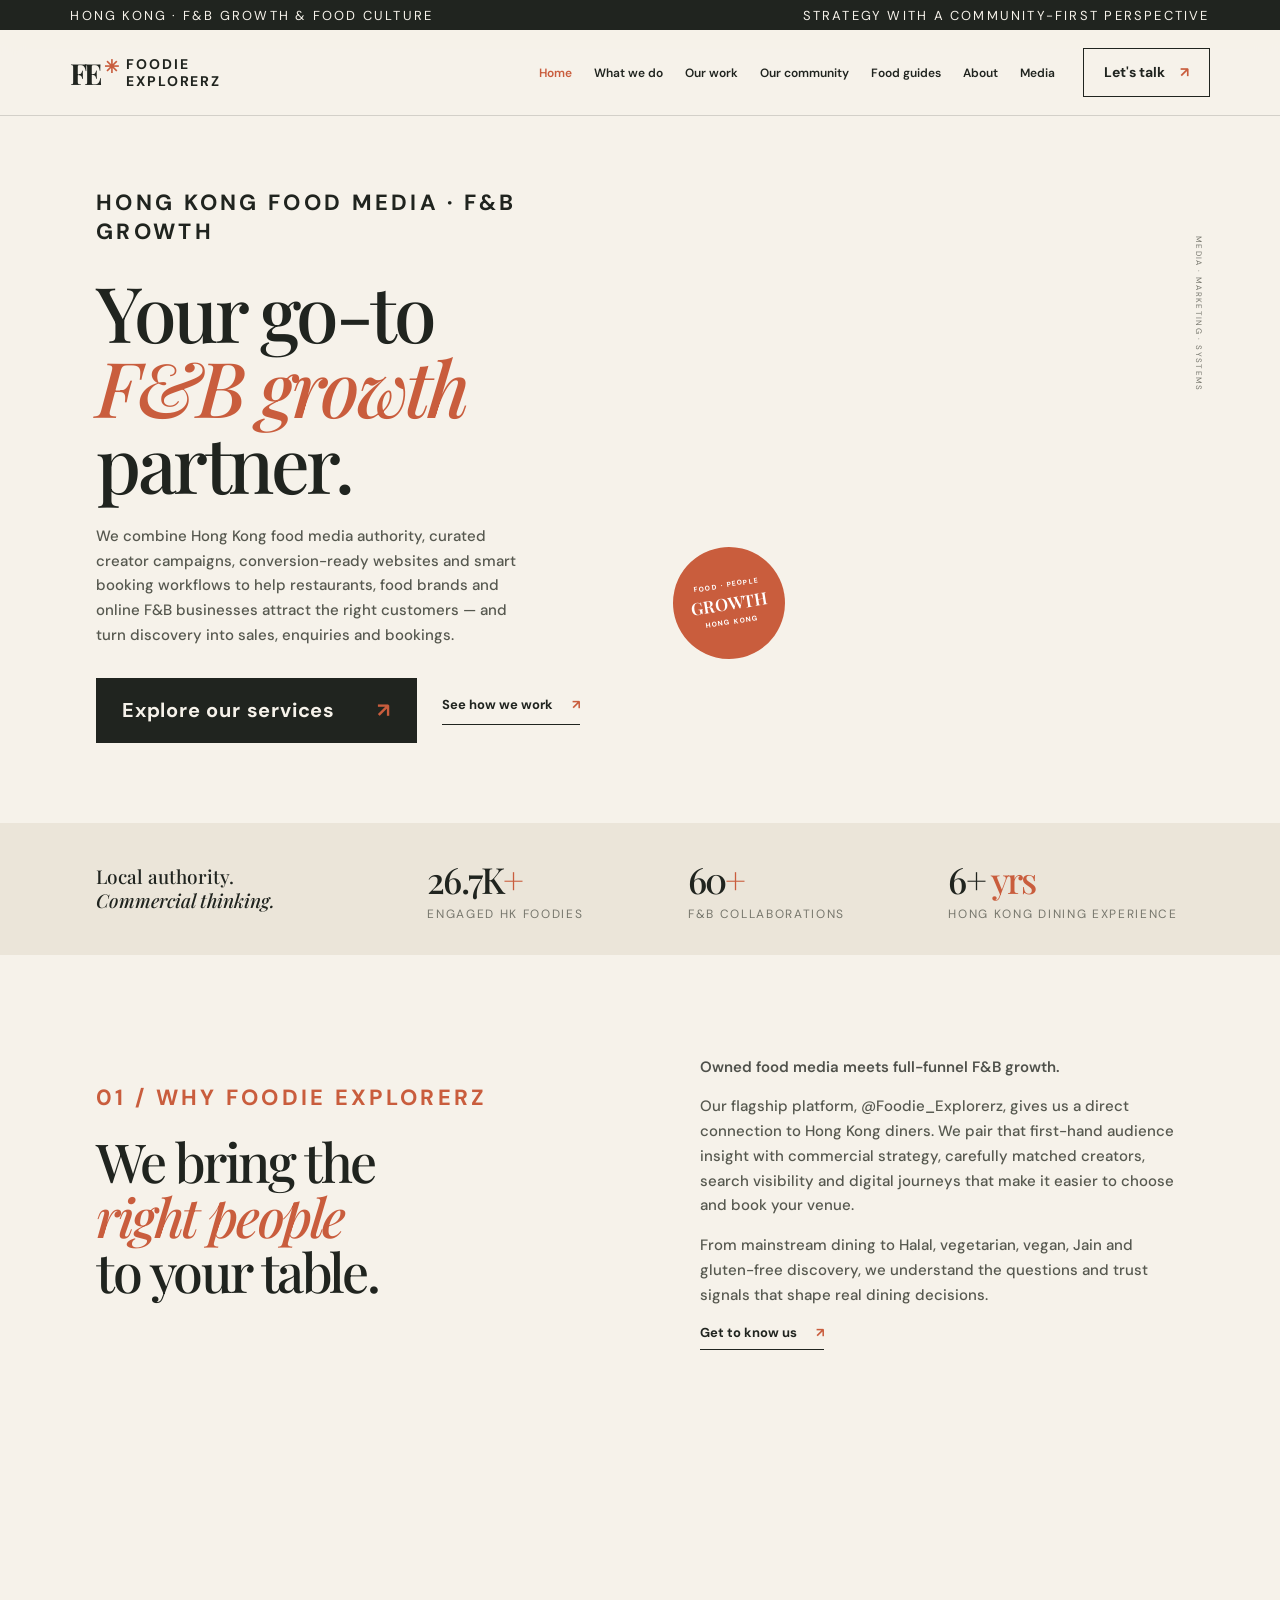
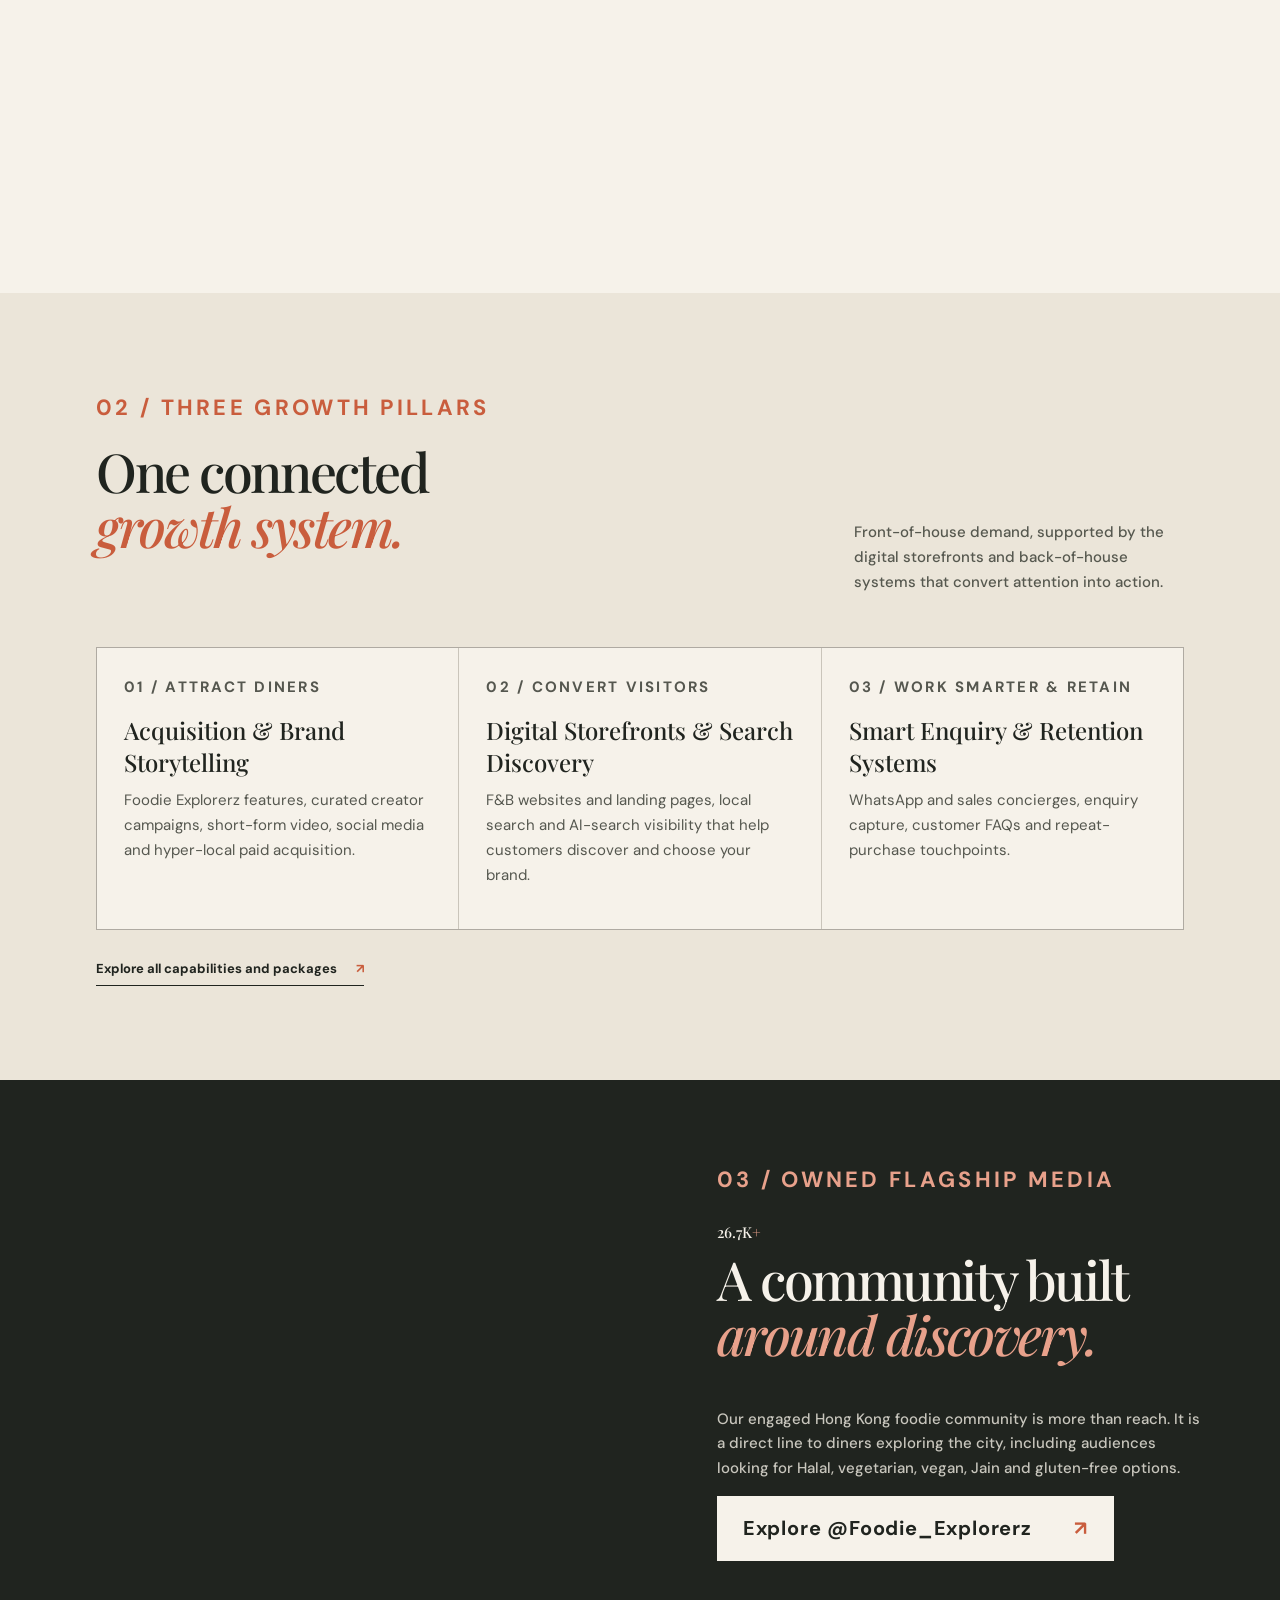
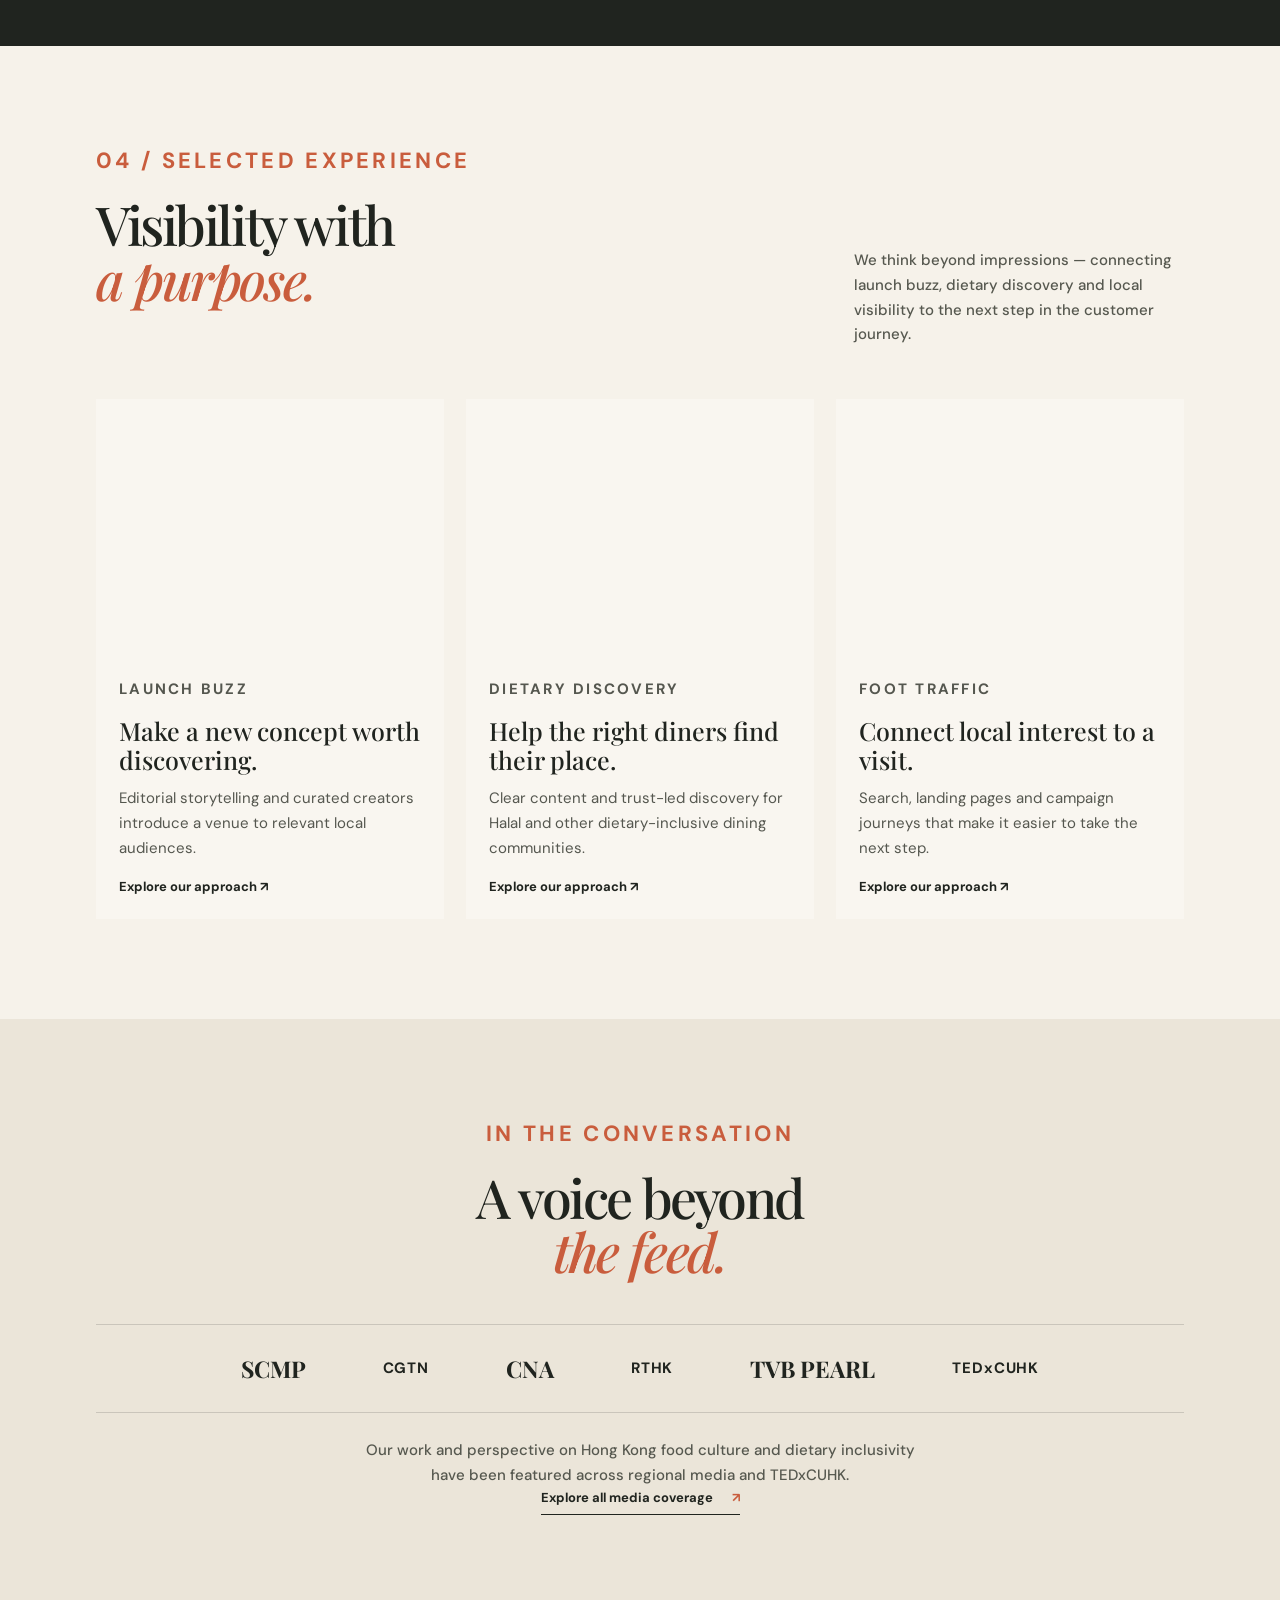
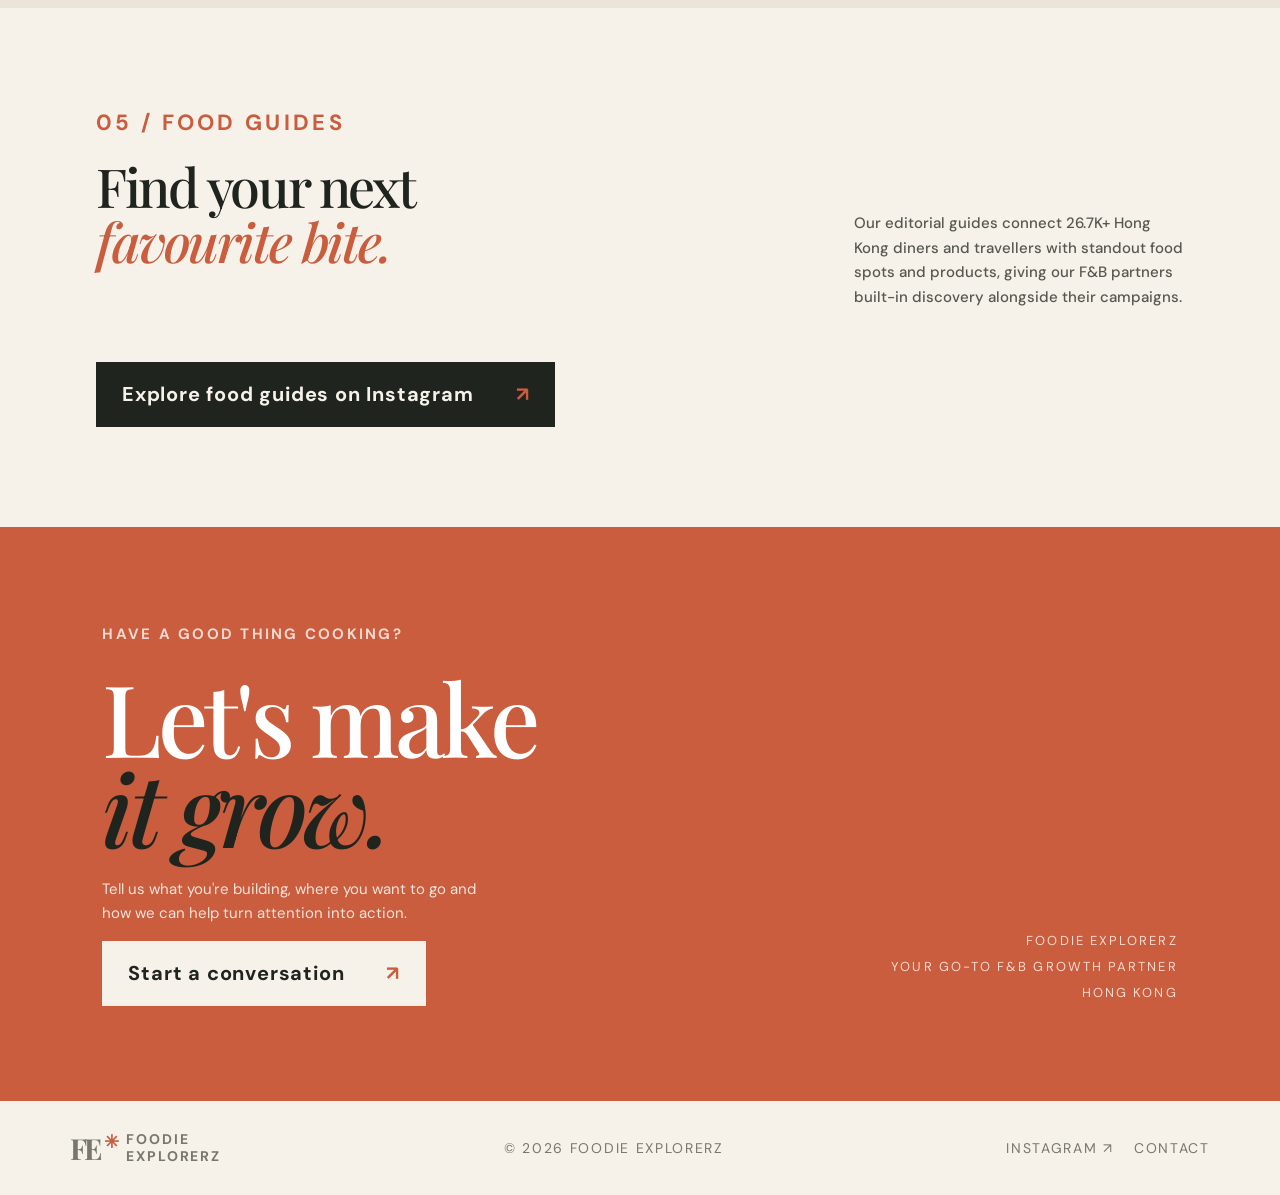
==== commit 78df8ec5: "Add media navigation and finish F&B site refinements" ====
--- a/index.html
+++ b/index.html
@@ -1,4 +1,4 @@
-<!doctype html><html lang="en"><head><meta charset="utf-8"><meta name="viewport" content="width=device-width,initial-scale=1"><meta name="description" content="Hong Kong's F&B growth partner combining food media authority, curated creator campaigns, digital storefronts and smart booking workflows."><meta name="theme-color" content="#f6f2ea"><title>Foodie Explorerz — Your Go-to F&B Growth Partner | Foodie Explorerz</title><link rel="stylesheet" href="styles.css?v=20261122-growth-blueprint"></head><body><div class="topline"><span>Hong Kong · F&B growth & food culture</span><span>Strategy with a community-first perspective</span></div><header class="header"><a class="brand" href="index.html"><span class="brand-symbol">FE<b>✳</b></span><span class="brand-word">FOODIE<br>EXPLORERZ</span></a><button class="menu" aria-label="Toggle navigation" aria-expanded="false">☰</button><nav class="nav"><a class="active" href="index.html">Home</a><a class="" href="services.html">What we do</a><a class="" href="work.html">Our work</a><a href="community.html">Our community</a><a href="guides.html">Food guides</a><a class="" href="about.html">About</a><a class="nav-button " href="contact.html">Let's talk <span>↗</span></a></nav></header><main>
+<!doctype html><html lang="en"><head><meta charset="utf-8"><meta name="viewport" content="width=device-width,initial-scale=1"><meta name="description" content="Hong Kong's F&B growth partner combining food media authority, curated creator campaigns, digital storefronts and smart booking workflows."><meta name="theme-color" content="#f6f2ea"><title>Foodie Explorerz — Your Go-to F&B Growth Partner | Foodie Explorerz</title><link rel="stylesheet" href="styles.css?v=20261122-expanded-fnb"></head><body><div class="topline"><span>Hong Kong · F&B growth & food culture</span><span>Strategy with a community-first perspective</span></div><header class="header"><a class="brand" href="index.html"><span class="brand-symbol">FE<b>✳</b></span><span class="brand-word">FOODIE<br>EXPLORERZ</span></a><button class="menu" aria-label="Toggle navigation" aria-expanded="false">☰</button><nav class="nav"><a class="active" href="index.html">Home</a><a class="" href="services.html">What we do</a><a class="" href="work.html">Our work</a><a href="community.html">Our community</a><a href="guides.html">Food guides</a><a class="" href="about.html">About</a><a href="media.html">Media</a><a class="nav-button " href="contact.html">Let's talk <span>↗</span></a></nav></header><main>
 <section class="hero"><div class="hero-copy"><p class="eyebrow">HONG KONG FOOD MEDIA · F&B GROWTH</p><h1 class="display">Your go-to<br><em>F&B growth</em><br>partner.</h1><p class="body-copy">We combine Hong Kong food media authority, curated creator campaigns, conversion-ready websites and smart booking workflows to help restaurants, food brands and online F&B businesses attract the right customers — and turn discovery into sales, enquiries and bookings.</p><div class="actions"><a class="btn" href="services.html">Explore our services <span class="arrow">↗</span></a><a class="text-link" href="work.html">See how we work <span class="arrow">↗</span></a></div></div><!-- REPLACE WITH REAL HK SHOOT PHOTO: flagship restaurant/food photography for the hero image and inset. -->
 <div class="hero-visual"><div class="hero-main"></div><div class="hero-inset"></div><div class="roundel"><small>FOOD · PEOPLE</small>GROWTH<span>HONG KONG</span></div><div class="hero-note">MEDIA · MARKETING · SYSTEMS</div></div></section>
 <section class="metrics"><div class="metric-intro">Local authority.<br><em>Commercial thinking.</em></div><div class="metric"><strong>26.7K<span>+</span></strong><small>ENGAGED HK FOODIES</small></div><div class="metric"><strong>60<span>+</span></strong><small>F&B COLLABORATIONS</small></div><div class="metric"><strong>6+<span> yrs</span></strong><small>HONG KONG DINING EXPERIENCE</small></div></section>
@@ -9,6 +9,6 @@
 <section class="dark-feature"><div class="dark-image"></div><div class="dark-copy"><p class="kicker">03 / OWNED FLAGSHIP MEDIA</p><p class="big-number">26.7K<span>+</span></p><h2 class="h2">A community built<br><em>around discovery.</em></h2><p class="body-copy" style="color:#c8c6bd">Our engaged Hong Kong foodie community is more than reach. It is a direct line to diners exploring the city, including audiences looking for Halal, vegetarian, vegan, Jain and gluten-free options.</p><a class="btn btn-light" href="https://www.instagram.com/foodie_explorerz/" target="_blank" rel="noopener">Explore @Foodie_Explorerz <span class="arrow">↗</span></a></div></section>
 <section class="section"><div class="section-head"><div><p class="kicker">04 / SELECTED EXPERIENCE</p><h2 class="h2">Visibility with<br><em>a purpose.</em></h2></div><p class="body-copy">We think beyond impressions — connecting launch buzz, dietary discovery and local visibility to the next step in the customer journey.</p></div><div class="cards"><article class="card"><!-- REPLACE WITH REAL HK SHOOT PHOTO: relevant restaurant, menu or campaign image for this case-study card. -->
 <div class="card-image" style="background-image:url('https://images.unsplash.com/photo-1559339352-11d035aa65de?auto=format&fit=crop&w=900&q=85')"></div><div class="card-content"><p class="kicker">LAUNCH BUZZ</p><h3>Make a new concept worth discovering.</h3><p>Editorial storytelling and curated creators introduce a venue to relevant local audiences.</p><a href="work.html">Explore our approach ↗</a></div></article><article class="card"><div class="card-image" style="background-image:url('https://images.unsplash.com/photo-1555396273-367ea4eb4db5?auto=format&fit=crop&w=900&q=85')"></div><div class="card-content"><p class="kicker">DIETARY DISCOVERY</p><h3>Help the right diners find their place.</h3><p>Clear content and trust-led discovery for Halal and other dietary-inclusive dining communities.</p><a href="work.html">Explore our approach ↗</a></div></article><article class="card"><div class="card-image" style="background-image:url('https://images.unsplash.com/photo-1517248135467-4c7edcad34c4?auto=format&fit=crop&w=900&q=85')"></div><div class="card-content"><p class="kicker">FOOT TRAFFIC</p><h3>Connect local interest to a visit.</h3><p>Search, landing pages and campaign journeys that make it easier to take the next step.</p><a href="work.html">Explore our approach ↗</a></div></article></div></section>
-<section class="section press"><p class="kicker">IN THE CONVERSATION</p><h2 class="h2">A voice beyond<br><em>the feed.</em></h2><div class="press-logos"><span>SCMP</span><span>CGTN</span><span>CNA</span><span>RTHK</span><span>TVB PEARL</span><span>TEDxCUHK</span></div><p class="body-copy" style="max-width:570px;margin:25px auto 0">Our work and perspective on Hong Kong food culture and dietary inclusivity have been featured across regional media and TEDxCUHK.</p></section>
+<section class="section press"><p class="kicker">IN THE CONVERSATION</p><h2 class="h2">A voice beyond<br><em>the feed.</em></h2><div class="press-logos"><span>SCMP</span><span>CGTN</span><span>CNA</span><span>RTHK</span><span>TVB PEARL</span><span>TEDxCUHK</span></div><p class="body-copy" style="max-width:570px;margin:25px auto 0">Our work and perspective on Hong Kong food culture and dietary inclusivity have been featured across regional media and TEDxCUHK.</p><div class="press-more"><a class="text-link" href="media.html">Explore all media coverage <span class="arrow">↗</span></a></div></section>
 <section class="section"><div class="section-head"><div><p class="kicker">05 / FOOD GUIDES</p><h2 class="h2">Find your next<br><em>favourite bite.</em></h2></div><p class="body-copy">Our editorial guides connect 26.7K+ Hong Kong diners and travellers with standout food spots and products, giving our F&B partners built-in discovery alongside their campaigns.</p></div><a class="btn" href="https://www.instagram.com/foodie_explorerz/" target="_blank" rel="noopener">Explore food guides on Instagram <span class="arrow">↗</span></a></section>
 <section class="cta"><div><p class="kicker">HAVE A GOOD THING COOKING?</p><h2>Let's make<br><em>it grow.</em></h2><p>Tell us what you're building, where you want to go and how we can help turn attention into action.</p><a class="btn btn-light" href="contact.html">Start a conversation <span class="arrow">↗</span></a></div><div class="cta-aside">FOODIE EXPLORERZ<br>YOUR GO-TO F&B GROWTH PARTNER<br>HONG KONG</div></section></main><footer class="footer"><a class="brand" href="index.html"><span class="brand-symbol">FE<b>✳</b></span><span class="brand-word">FOODIE<br>EXPLORERZ</span></a><span>© <span data-year></span> FOODIE EXPLORERZ</span><div class="footer-links"><a href="https://www.instagram.com/foodie_explorerz/" target="_blank" rel="noopener">INSTAGRAM ↗</a><a href="contact.html">CONTACT</a></div></footer><script src="script.js"></script></body></html>
--- a/styles.css
+++ b/styles.css
@@ -453,3 +453,6 @@
 .tag-list{margin:22px 0 28px}
 @media(max-width:900px){.pillars{grid-template-columns:1fr 1fr}.contact-layout{grid-template-columns:1fr;gap:40px}}
 @media(max-width:650px){.pillars,.package-grid{grid-template-columns:1fr}.pillar-heading{grid-template-columns:45px 1fr;gap:12px}.pillar-number{font-size:36px}.pillar-heading .h2{font-size:34px}.package-card{padding:24px;min-height:0}.inquiry-form{padding:20px}.contact-email{font-size:21px}}
+
+/* Expanded F&B scope, clearer supporting typography and dedicated portfolio layouts */
+.lead{font-family:var(--sans);font-size:18px;font-weight:600;line-height:1.7;color:#4f514b;letter-spacing:0}.body-copy{color:#56584f;font-weight:500}.feature p,.card p,.package-card p{color:#55574f}.package-card.featured-package{background:#ebe5d9;color:var(--ink);border-color:var(--line)}.package-card.featured-package p{color:#55574f}.package-card.featured-package .package-index{color:var(--accent)}.about-title .about-black{color:var(--ink)}.about-title .about-orange{color:var(--accent)}.about-proofline{text-align:center;font-size:17px;font-weight:700;color:var(--ink);white-space:nowrap;margin:30px auto 0;letter-spacing:.01em}.about-proofline span{color:var(--accent);padding:0 9px}.guide-bridge{max-width:900px;margin:0 auto 26px;font-size:17px;line-height:1.75;color:#55574f;font-weight:600}.case-grid{display:grid;grid-template-columns:repeat(3,minmax(0,1fr));gap:20px;margin-top:28px}.case-card{background:#f9f6f0;border:1px solid var(--line);display:flex;flex-direction:column}.case-cover{display:block;height:250px;background:#e6e0d5;overflow:hidden}.case-cover img{width:100%;height:100%;object-fit:cover}.case-body{padding:23px;display:flex;flex-direction:column;flex:1}.case-body h3,.giveaway-body h3{font:500 25px/1.2 var(--serif);margin:8px 0 12px}.case-views{font:600 28px var(--sans);letter-spacing:-.04em;margin:4px 0 14px}.case-views small{font-size:12px;font-weight:500;color:var(--muted);letter-spacing:0}.case-stats{display:grid;grid-template-columns:1fr 1fr;gap:9px;margin:0 0 14px}.case-stats span{background:var(--cream);padding:10px;font-size:12px;color:#55574f}.case-stats b{display:block;color:var(--ink);font-size:17px}.case-body>p:not(.kicker){font-size:14px;color:#55574f;line-height:1.65}.case-link{display:inline-block;margin-top:auto;padding-top:14px;font-size:13px;font-weight:700;color:var(--ink)}.giveaway-case{display:grid;grid-template-columns:1.2fr .8fr;margin-top:26px;background:#f9f6f0;border:1px solid var(--line)}.giveaway-gallery{display:grid;grid-template-columns:1fr 1fr;gap:8px;padding:12px;background:#e9e3d8}.giveaway-gallery img{width:100%;height:230px;object-fit:cover;background:#fff}.giveaway-body{padding:32px;align-self:center}.giveaway-body p:not(.kicker){font-size:15px;line-height:1.7;color:#55574f}.case-disclaimer{font-size:12px;color:var(--muted);margin-top:20px}.media-page-grid{display:grid;grid-template-columns:repeat(3,minmax(0,1fr));gap:18px}.media-card{background:#f9f6f0;border:1px solid var(--line);display:flex;flex-direction:column}.media-card>a:first-child,.media-card-image{display:block;height:210px;background:#e9e3d8;overflow:hidden}.media-card img{width:100%;height:100%;object-fit:cover}.media-card>div:last-child{padding:20px;display:flex;flex-direction:column;align-items:flex-start;flex:1}.media-card>div:last-child h3{font:500 22px/1.2 var(--serif);margin:6px 0 9px}.media-card>div:last-child p:not(.kicker){font-size:14px;line-height:1.65;color:#55574f}.media-card>div:last-child>a,.media-unlinked{margin-top:auto;padding-top:10px;font-size:13px;font-weight:700}.media-unlinked{color:var(--muted);font-weight:500}.media-archive{margin-top:28px;padding:24px;background:#ebe5d9}.media-archive p:last-child{font-size:14px;line-height:1.7;color:#55574f;margin:0}.pillar-block:first-of-type .feature-list{grid-template-columns:repeat(2,minmax(0,1fr))}@media(max-width:900px){.case-grid,.media-page-grid{grid-template-columns:repeat(2,minmax(0,1fr))}.about-proofline{white-space:normal;line-height:1.8}}@media(max-width:650px){.case-grid,.media-page-grid{grid-template-columns:1fr}.case-cover{height:230px}.giveaway-case{grid-template-columns:1fr}.giveaway-gallery img{height:170px}.giveaway-body{padding:24px}.media-card>a:first-child,.media-card-image{height:220px}.guide-bridge{font-size:15px}.about-proofline{font-size:15px}.about-title{font-size:clamp(40px,10vw,60px)}}
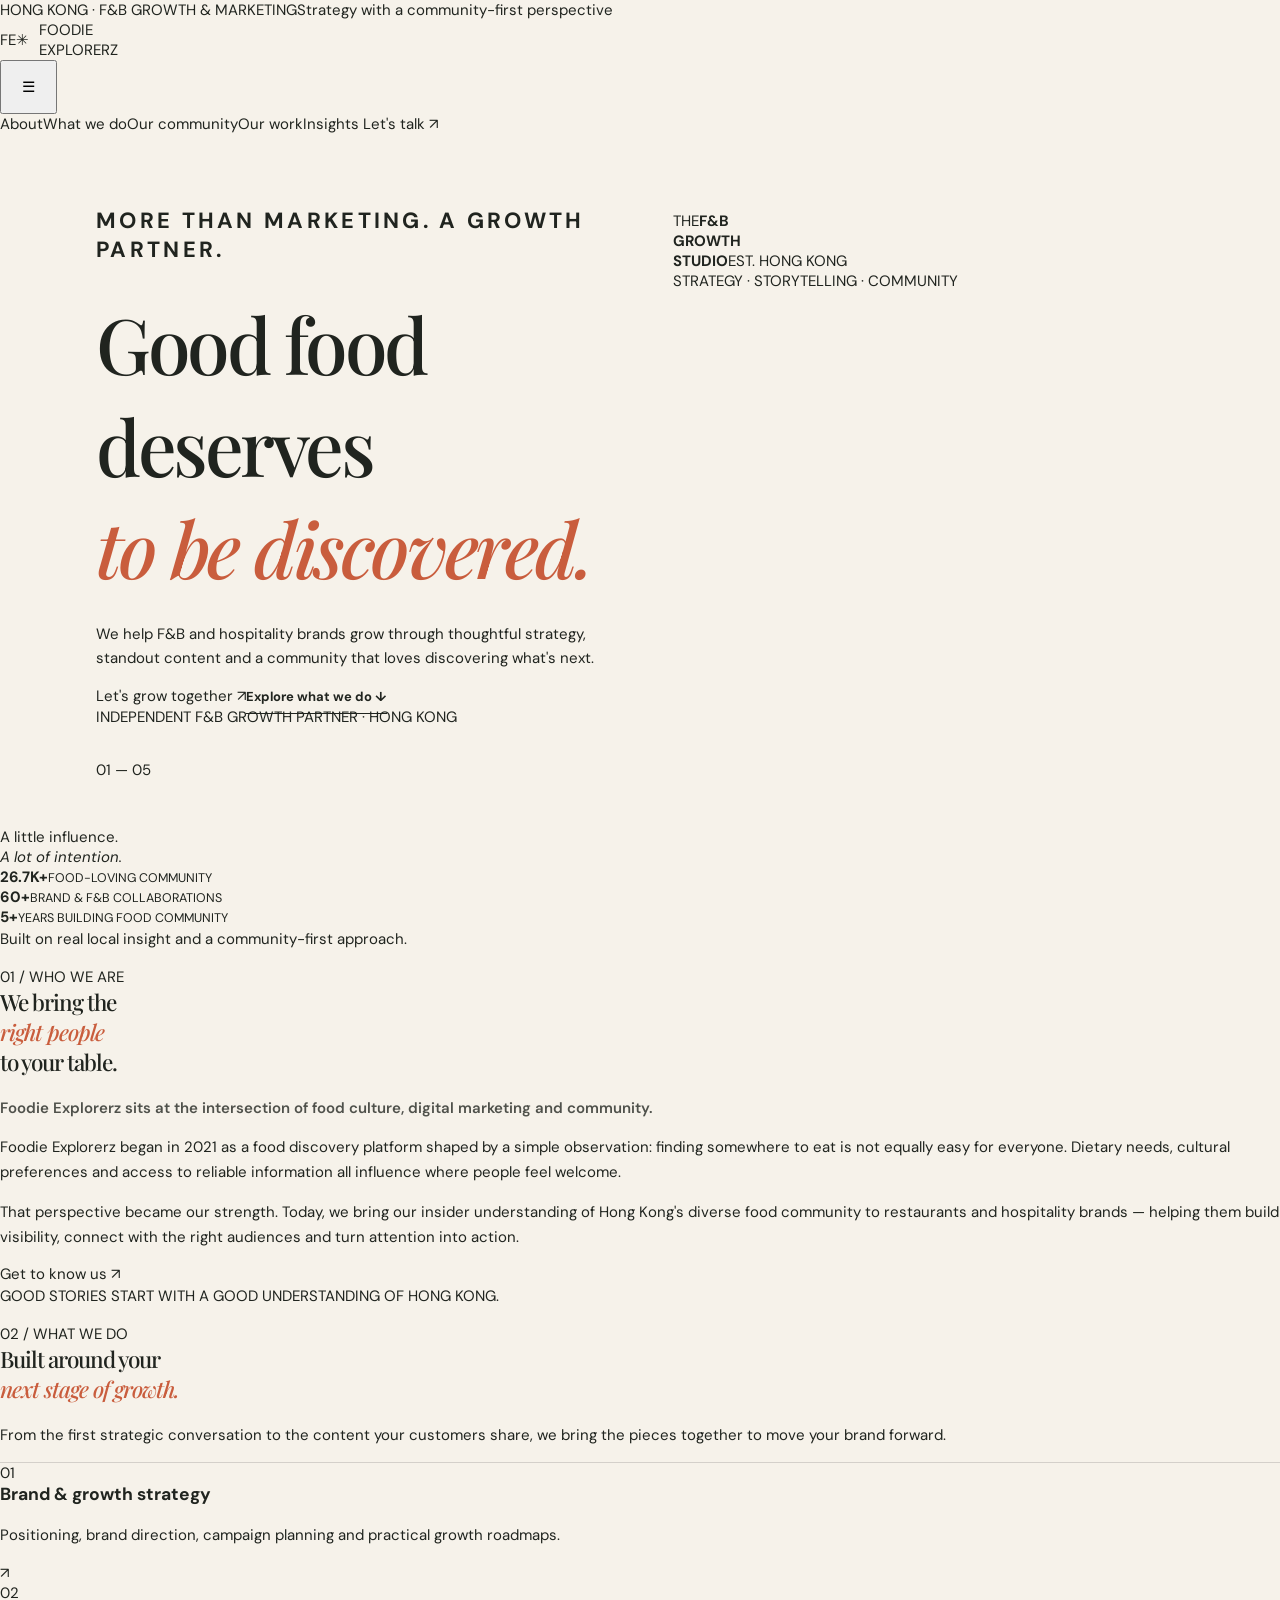
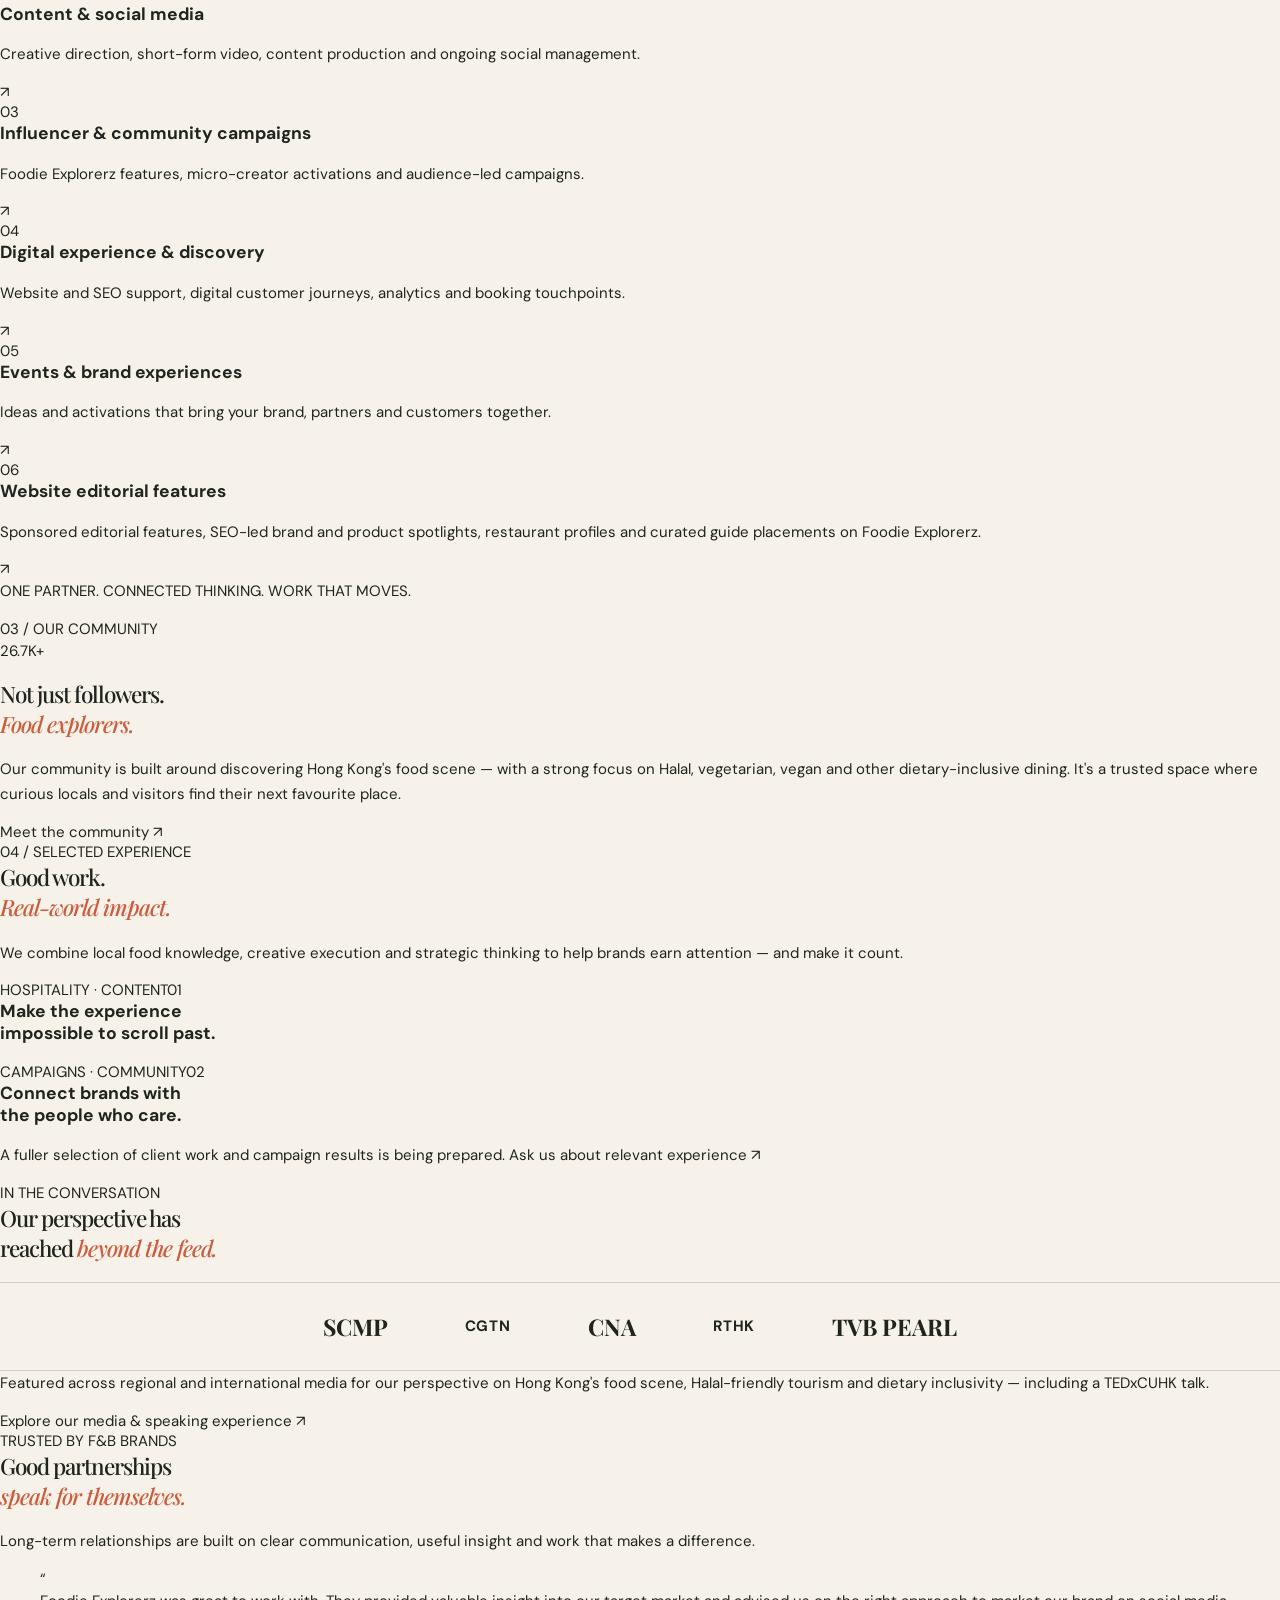
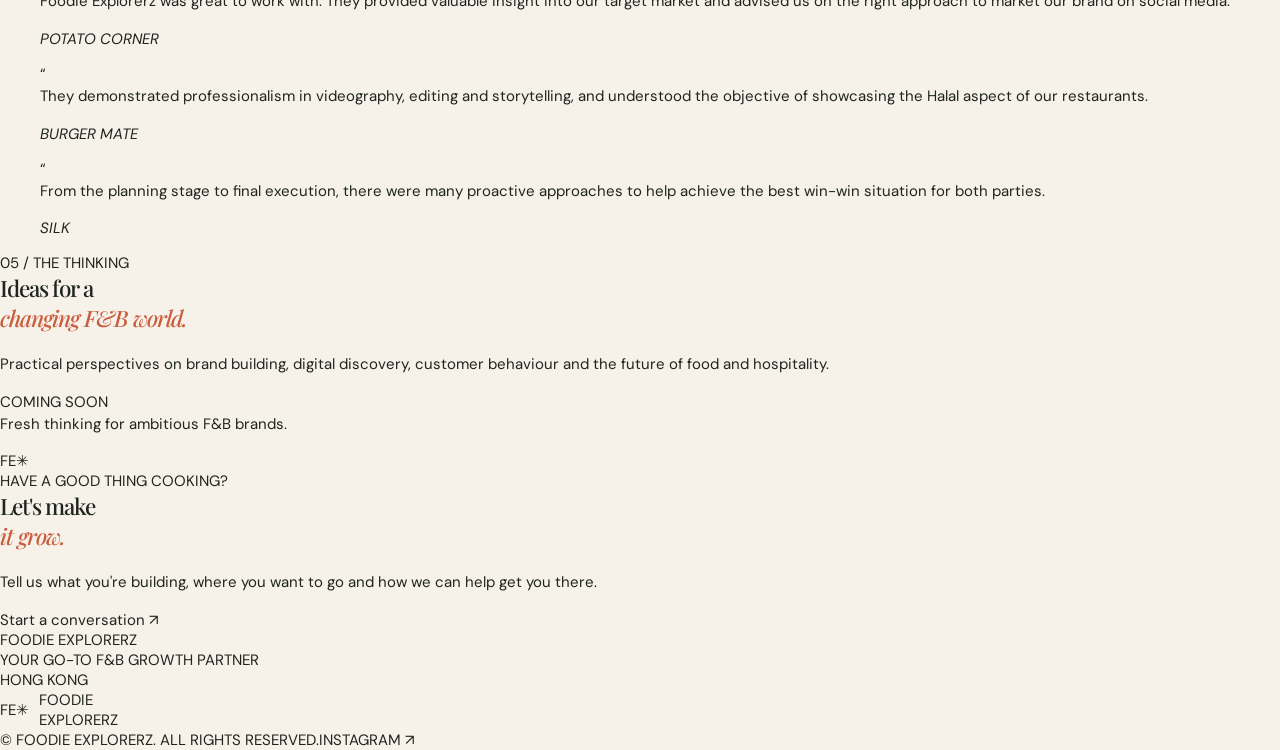
==== commit e60e9f48: "Add website editorial features service and Hong Kong image labels" ====
--- a/index.html
+++ b/index.html
@@ -1,14 +1,117 @@
-<!doctype html><html lang="en"><head><meta charset="utf-8"><meta name="viewport" content="width=device-width,initial-scale=1"><meta name="description" content="Hong Kong's F&B growth partner combining food media authority, curated creator campaigns, digital storefronts and smart booking workflows."><meta name="theme-color" content="#f6f2ea"><title>Foodie Explorerz — Your Go-to F&B Growth Partner | Foodie Explorerz</title><link rel="stylesheet" href="styles.css?v=20261122-expanded-fnb"></head><body><div class="topline"><span>Hong Kong · F&B growth & food culture</span><span>Strategy with a community-first perspective</span></div><header class="header"><a class="brand" href="index.html"><span class="brand-symbol">FE<b>✳</b></span><span class="brand-word">FOODIE<br>EXPLORERZ</span></a><button class="menu" aria-label="Toggle navigation" aria-expanded="false">☰</button><nav class="nav"><a class="active" href="index.html">Home</a><a class="" href="services.html">What we do</a><a class="" href="work.html">Our work</a><a href="community.html">Our community</a><a href="guides.html">Food guides</a><a class="" href="about.html">About</a><a href="media.html">Media</a><a class="nav-button " href="contact.html">Let's talk <span>↗</span></a></nav></header><main>
-<section class="hero"><div class="hero-copy"><p class="eyebrow">HONG KONG FOOD MEDIA · F&B GROWTH</p><h1 class="display">Your go-to<br><em>F&B growth</em><br>partner.</h1><p class="body-copy">We combine Hong Kong food media authority, curated creator campaigns, conversion-ready websites and smart booking workflows to help restaurants, food brands and online F&B businesses attract the right customers — and turn discovery into sales, enquiries and bookings.</p><div class="actions"><a class="btn" href="services.html">Explore our services <span class="arrow">↗</span></a><a class="text-link" href="work.html">See how we work <span class="arrow">↗</span></a></div></div><!-- REPLACE WITH REAL HK SHOOT PHOTO: flagship restaurant/food photography for the hero image and inset. -->
-<div class="hero-visual"><div class="hero-main"></div><div class="hero-inset"></div><div class="roundel"><small>FOOD · PEOPLE</small>GROWTH<span>HONG KONG</span></div><div class="hero-note">MEDIA · MARKETING · SYSTEMS</div></div></section>
-<section class="metrics"><div class="metric-intro">Local authority.<br><em>Commercial thinking.</em></div><div class="metric"><strong>26.7K<span>+</span></strong><small>ENGAGED HK FOODIES</small></div><div class="metric"><strong>60<span>+</span></strong><small>F&B COLLABORATIONS</small></div><div class="metric"><strong>6+<span> yrs</span></strong><small>HONG KONG DINING EXPERIENCE</small></div></section>
-<section class="section"><div class="split"><div><p class="kicker">01 / WHY FOODIE EXPLORERZ</p><h2 class="h2">We bring the<br><em>right people</em><br>to your table.</h2></div><div><p class="lead">Owned food media meets full-funnel F&B growth.</p><p class="body-copy">Our flagship platform, @Foodie_Explorerz, gives us a direct connection to Hong Kong diners. We pair that first-hand audience insight with commercial strategy, carefully matched creators, search visibility and digital journeys that make it easier to choose and book your venue.</p><p class="body-copy">From mainstream dining to Halal, vegetarian, vegan, Jain and gluten-free discovery, we understand the questions and trust signals that shape real dining decisions.</p><a class="text-link" href="about.html">Get to know us <span class="arrow">↗</span></a></div></div><!-- REPLACE WITH REAL HK SHOOT PHOTO: authentic Hong Kong restaurant kitchen or chef at work. -->
-<div class="image-wide" role="img" aria-label="Restaurant kitchen and food preparation"></div></section>
-<section class="section services-preview"><div class="section-head"><div><p class="kicker">02 / THREE GROWTH PILLARS</p><h2 class="h2">One connected<br><em>growth system.</em></h2></div><p class="body-copy">Front-of-house demand, supported by the digital storefronts and back-of-house systems that convert attention into action.</p></div><div class="feature-list pillars"><article class="feature"><p class="kicker">01 / ATTRACT DINERS</p><h3>Acquisition & Brand Storytelling</h3><p>Foodie Explorerz features, curated creator campaigns, short-form video, social media and hyper-local paid acquisition.</p></article><article class="feature"><p class="kicker">02 / CONVERT VISITORS</p><h3>Digital Storefronts & Search Discovery</h3><p>F&B websites and landing pages, local search and AI-search visibility that help customers discover and choose your brand.</p></article><article class="feature"><p class="kicker">03 / WORK SMARTER & RETAIN</p><h3>Smart Enquiry & Retention Systems</h3><p>WhatsApp and sales concierges, enquiry capture, customer FAQs and repeat-purchase touchpoints.</p></article></div><div style="margin-top:28px"><a class="text-link" href="services.html">Explore all capabilities and packages <span class="arrow">↗</span></a></div></section>
-<!-- REPLACE WITH REAL HK SHOOT PHOTO: Hong Kong diners sharing a meal; use an owned community photograph. -->
-<section class="dark-feature"><div class="dark-image"></div><div class="dark-copy"><p class="kicker">03 / OWNED FLAGSHIP MEDIA</p><p class="big-number">26.7K<span>+</span></p><h2 class="h2">A community built<br><em>around discovery.</em></h2><p class="body-copy" style="color:#c8c6bd">Our engaged Hong Kong foodie community is more than reach. It is a direct line to diners exploring the city, including audiences looking for Halal, vegetarian, vegan, Jain and gluten-free options.</p><a class="btn btn-light" href="https://www.instagram.com/foodie_explorerz/" target="_blank" rel="noopener">Explore @Foodie_Explorerz <span class="arrow">↗</span></a></div></section>
-<section class="section"><div class="section-head"><div><p class="kicker">04 / SELECTED EXPERIENCE</p><h2 class="h2">Visibility with<br><em>a purpose.</em></h2></div><p class="body-copy">We think beyond impressions — connecting launch buzz, dietary discovery and local visibility to the next step in the customer journey.</p></div><div class="cards"><article class="card"><!-- REPLACE WITH REAL HK SHOOT PHOTO: relevant restaurant, menu or campaign image for this case-study card. -->
-<div class="card-image" style="background-image:url('https://images.unsplash.com/photo-1559339352-11d035aa65de?auto=format&fit=crop&w=900&q=85')"></div><div class="card-content"><p class="kicker">LAUNCH BUZZ</p><h3>Make a new concept worth discovering.</h3><p>Editorial storytelling and curated creators introduce a venue to relevant local audiences.</p><a href="work.html">Explore our approach ↗</a></div></article><article class="card"><div class="card-image" style="background-image:url('https://images.unsplash.com/photo-1555396273-367ea4eb4db5?auto=format&fit=crop&w=900&q=85')"></div><div class="card-content"><p class="kicker">DIETARY DISCOVERY</p><h3>Help the right diners find their place.</h3><p>Clear content and trust-led discovery for Halal and other dietary-inclusive dining communities.</p><a href="work.html">Explore our approach ↗</a></div></article><article class="card"><div class="card-image" style="background-image:url('https://images.unsplash.com/photo-1517248135467-4c7edcad34c4?auto=format&fit=crop&w=900&q=85')"></div><div class="card-content"><p class="kicker">FOOT TRAFFIC</p><h3>Connect local interest to a visit.</h3><p>Search, landing pages and campaign journeys that make it easier to take the next step.</p><a href="work.html">Explore our approach ↗</a></div></article></div></section>
-<section class="section press"><p class="kicker">IN THE CONVERSATION</p><h2 class="h2">A voice beyond<br><em>the feed.</em></h2><div class="press-logos"><span>SCMP</span><span>CGTN</span><span>CNA</span><span>RTHK</span><span>TVB PEARL</span><span>TEDxCUHK</span></div><p class="body-copy" style="max-width:570px;margin:25px auto 0">Our work and perspective on Hong Kong food culture and dietary inclusivity have been featured across regional media and TEDxCUHK.</p><div class="press-more"><a class="text-link" href="media.html">Explore all media coverage <span class="arrow">↗</span></a></div></section>
-<section class="section"><div class="section-head"><div><p class="kicker">05 / FOOD GUIDES</p><h2 class="h2">Find your next<br><em>favourite bite.</em></h2></div><p class="body-copy">Our editorial guides connect 26.7K+ Hong Kong diners and travellers with standout food spots and products, giving our F&B partners built-in discovery alongside their campaigns.</p></div><a class="btn" href="https://www.instagram.com/foodie_explorerz/" target="_blank" rel="noopener">Explore food guides on Instagram <span class="arrow">↗</span></a></section>
-<section class="cta"><div><p class="kicker">HAVE A GOOD THING COOKING?</p><h2>Let's make<br><em>it grow.</em></h2><p>Tell us what you're building, where you want to go and how we can help turn attention into action.</p><a class="btn btn-light" href="contact.html">Start a conversation <span class="arrow">↗</span></a></div><div class="cta-aside">FOODIE EXPLORERZ<br>YOUR GO-TO F&B GROWTH PARTNER<br>HONG KONG</div></section></main><footer class="footer"><a class="brand" href="index.html"><span class="brand-symbol">FE<b>✳</b></span><span class="brand-word">FOODIE<br>EXPLORERZ</span></a><span>© <span data-year></span> FOODIE EXPLORERZ</span><div class="footer-links"><a href="https://www.instagram.com/foodie_explorerz/" target="_blank" rel="noopener">INSTAGRAM ↗</a><a href="contact.html">CONTACT</a></div></footer><script src="script.js"></script></body></html>+<!doctype html>
+<html lang="en">
+<head>
+  <meta charset="utf-8">
+  <meta name="viewport" content="width=device-width, initial-scale=1">
+  <meta name="theme-color" content="#f5f1e9">
+  <meta name="description" content="Foodie Explorerz is your go-to F&B growth partner in Hong Kong. We help food, restaurant and hospitality brands grow through strategy, content, community and campaigns.">
+  <title>Foodie Explorerz — Your Go-to F&B Growth Partner</title>
+  <link rel="preconnect" href="https://fonts.googleapis.com">
+  <link rel="preconnect" href="https://fonts.gstatic.com" crossorigin>
+  <link href="https://fonts.googleapis.com/css2?family=DM+Sans:wght@400;500;600;700&family=Playfair+Display:wght@500;600;700&display=swap" rel="stylesheet">
+  <link rel="stylesheet" href="styles.css?v=20261123-hk-editorial">
+</head>
+<body>
+  <div class="announcement"><span>HONG KONG · F&B GROWTH & MARKETING</span><span>Strategy with a community-first perspective</span></div>
+  <header class="site-header">
+    <a class="brand" href="#top" aria-label="Foodie Explorerz home"><span class="brand-mark">FE<span>✳</span></span><span class="brand-name">FOODIE<br>EXPLORERZ</span></a>
+    <button class="menu-toggle" aria-label="Open navigation" aria-expanded="false">☰</button>
+    <nav class="main-nav" aria-label="Main navigation">
+      <a href="#about">About</a><a href="#services">What we do</a><a href="#community">Our community</a><a href="#work">Our work</a><a href="#insights">Insights</a>
+      <a class="nav-cta" href="#contact">Let's talk <span>↗</span></a>
+    </nav>
+  </header>
+
+  <main id="top">
+    <section class="hero">
+      <div class="hero-copy">
+        <p class="eyebrow"><span class="eyebrow-line"></span> MORE THAN MARKETING. A GROWTH PARTNER.</p>
+        <h1>Good food deserves<br><em>to be discovered.</em></h1>
+        <p class="hero-intro">We help F&B and hospitality brands grow through thoughtful strategy, standout content and a community that loves discovering what's next.</p>
+        <div class="hero-actions"><a class="button button-dark" href="#contact">Let's grow together <span>↗</span></a><a class="text-link" href="#services">Explore what we do <span>↓</span></a></div>
+        <div class="hero-footnote"><span class="dot"></span> INDEPENDENT F&B GROWTH PARTNER · HONG KONG</div>
+      </div>
+      <div class="hero-visual">
+        <div class="hero-photo photo-main" role="img" aria-label="Neon-lit streets and local food stalls in Mong Kok, Hong Kong"></div>
+        <div class="hero-photo photo-detail" role="img" aria-label="A Hong Kong street-food vendor cooking at a night market"></div>
+        <div class="photo-stamp"><span>THE</span><strong>F&B<br>GROWTH<br>STUDIO</strong><span>EST. HONG KONG</span></div>
+        <div class="vertical-note">STRATEGY · STORYTELLING · COMMUNITY</div>
+      </div>
+      <div class="hero-index">01 <span>—</span> 05</div>
+    </section>
+
+    <section class="proof-strip" aria-label="Foodie Explorerz at a glance">
+      <div class="proof-intro">A little influence.<br><em>A lot of intention.</em></div>
+      <div class="proof-item"><strong>26.7K<span>+</span></strong><small>FOOD-LOVING COMMUNITY</small></div>
+      <div class="proof-item"><strong>60<span>+</span></strong><small>BRAND & F&B COLLABORATIONS</small></div>
+      <div class="proof-item"><strong>5<span>+</span></strong><small>YEARS BUILDING FOOD COMMUNITY</small></div>
+      <p class="proof-note">Built on real local insight and a community-first approach.</p>
+    </section>
+
+    <section class="intro-section section-pad" id="about">
+      <div class="section-kicker">01 / WHO WE ARE</div>
+      <div class="intro-grid">
+        <div><h2>We bring the<br><em>right people</em><br>to your table.</h2></div>
+        <div class="intro-body"><p class="lead">Foodie Explorerz sits at the intersection of food culture, digital marketing and community.</p><p>Foodie Explorerz began in 2021 as a food discovery platform shaped by a simple observation: finding somewhere to eat is not equally easy for everyone. Dietary needs, cultural preferences and access to reliable information all influence where people feel welcome.</p><p>That perspective became our strength. Today, we bring our insider understanding of Hong Kong's diverse food community to restaurants and hospitality brands — helping them build visibility, connect with the right audiences and turn attention into action.</p><a class="underlined-link" href="#contact">Get to know us <span>↗</span></a></div>
+      </div>
+      <div class="intro-image" role="img" aria-label="A busy outdoor market street in Mong Kok, Hong Kong"></div>
+      <p class="image-caption">GOOD STORIES START WITH A GOOD UNDERSTANDING OF HONG KONG.</p>
+    </section>
+
+    <section class="services-section section-pad" id="services">
+      <div class="section-heading"><div><div class="section-kicker">02 / WHAT WE DO</div><h2>Built around your<br><em>next stage of growth.</em></h2></div><p>From the first strategic conversation to the content your customers share, we bring the pieces together to move your brand forward.</p></div>
+      <div class="service-list">
+        <article class="service-row"><span class="service-number">01</span><div><h3>Brand & growth strategy</h3><p>Positioning, brand direction, campaign planning and practical growth roadmaps.</p></div><span class="service-arrow">↗</span></article>
+        <article class="service-row"><span class="service-number">02</span><div><h3>Content & social media</h3><p>Creative direction, short-form video, content production and ongoing social management.</p></div><span class="service-arrow">↗</span></article>
+        <article class="service-row"><span class="service-number">03</span><div><h3>Influencer & community campaigns</h3><p>Foodie Explorerz features, micro-creator activations and audience-led campaigns.</p></div><span class="service-arrow">↗</span></article>
+        <article class="service-row"><span class="service-number">04</span><div><h3>Digital experience & discovery</h3><p>Website and SEO support, digital customer journeys, analytics and booking touchpoints.</p></div><span class="service-arrow">↗</span></article>
+        <article class="service-row"><span class="service-number">05</span><div><h3>Events & brand experiences</h3><p>Ideas and activations that bring your brand, partners and customers together.</p></div><span class="service-arrow">↗</span></article>
+        <article class="service-row"><span class="service-number">06</span><div><h3>Website editorial features</h3><p>Sponsored editorial features, SEO-led brand and product spotlights, restaurant profiles and curated guide placements on Foodie Explorerz.</p></div><span class="service-arrow">↗</span></article>
+      </div>
+      <p class="services-foot">ONE PARTNER. CONNECTED THINKING. WORK THAT MOVES.</p>
+    </section>
+
+    <section class="community-section" id="community">
+      <div class="community-photo" role="img" aria-label="A lively Hong Kong street market with local stalls and pedestrians"></div>
+      <div class="community-copy"><div class="section-kicker">03 / OUR COMMUNITY</div><p class="giant-number">26.7K<span>+</span></p><h2>Not just followers.<br><em>Food explorers.</em></h2><p>Our community is built around discovering Hong Kong's food scene — with a strong focus on Halal, vegetarian, vegan and other dietary-inclusive dining. It's a trusted space where curious locals and visitors find their next favourite place.</p><a class="button button-light" href="https://www.instagram.com/foodie_explorerz/" target="_blank" rel="noopener">Meet the community <span>↗</span></a></div>
+    </section>
+
+    <section class="work-section section-pad" id="work">
+      <div class="section-heading"><div><div class="section-kicker">04 / SELECTED EXPERIENCE</div><h2>Good work.<br><em>Real-world impact.</em></h2></div><p>We combine local food knowledge, creative execution and strategic thinking to help brands earn attention — and make it count.</p></div>
+      <div class="work-grid">
+        <div class="work-card work-card-large"><div class="work-image work-image-one" role="img" aria-label="Hong Kong neighbourhood street scene"></div><div class="work-meta"><span>HOSPITALITY · CONTENT</span><span>01</span></div><h3>Make the experience<br>impossible to scroll past.</h3></div>
+        <div class="work-card"><div class="work-image work-image-two" role="img" aria-label="Hong Kong street-food vendor preparing food"></div><div class="work-meta"><span>CAMPAIGNS · COMMUNITY</span><span>02</span></div><h3>Connect brands with<br>the people who care.</h3></div>
+      </div>
+      <p class="portfolio-note">A fuller selection of client work and campaign results is being prepared. <a href="#contact">Ask us about relevant experience ↗</a></p>
+    </section>
+
+    <section class="press-section section-pad">
+      <div class="section-kicker">IN THE CONVERSATION</div><h2>Our perspective has<br>reached <em>beyond the feed.</em></h2>
+      <div class="press-logos"><span>SCMP</span><span>CGTN</span><span>CNA</span><span>RTHK</span><span>TVB PEARL</span></div>
+      <p>Featured across regional and international media for our perspective on Hong Kong's food scene, Halal-friendly tourism and dietary inclusivity — including a TEDxCUHK talk.</p>
+      <a class="underlined-link" href="https://www.ted.com/" target="_blank" rel="noopener">Explore our media & speaking experience <span>↗</span></a>
+    </section>
+
+    <section class="testimonials-section section-pad" id="testimonials">
+      <div class="section-heading"><div><div class="section-kicker">TRUSTED BY F&B BRANDS</div><h2>Good partnerships<br><em>speak for themselves.</em></h2></div><p>Long-term relationships are built on clear communication, useful insight and work that makes a difference.</p></div>
+      <div class="testimonial-grid">
+        <blockquote><span>“</span><p>Foodie Explorerz was great to work with. They provided valuable insight into our target market and advised us on the right approach to market our brand on social media.</p><cite>POTATO CORNER</cite></blockquote>
+        <blockquote><span>“</span><p>They demonstrated professionalism in videography, editing and storytelling, and understood the objective of showcasing the Halal aspect of our restaurants.</p><cite>BURGER MATE</cite></blockquote>
+        <blockquote><span>“</span><p>From the planning stage to final execution, there were many proactive approaches to help achieve the best win-win situation for both parties.</p><cite>SILK</cite></blockquote>
+      </div>
+    </section>
+
+    <section class="insights-section section-pad" id="insights">
+      <div class="section-heading"><div><div class="section-kicker">05 / THE THINKING</div><h2>Ideas for a<br><em>changing F&B world.</em></h2></div><p>Practical perspectives on brand building, digital discovery, customer behaviour and the future of food and hospitality.</p></div>
+      <div class="insight-placeholder"><span>COMING SOON</span><p>Fresh thinking for ambitious F&B brands.</p><span class="insight-mark">FE✳</span></div>
+    </section>
+
+    <section class="contact-section" id="contact">
+      <div class="contact-inner"><div class="section-kicker">HAVE A GOOD THING COOKING?</div><h2>Let's make<br><em>it grow.</em></h2><p>Tell us what you're building, where you want to go and how we can help get you there.</p><a class="button button-light" href="https://www.instagram.com/foodie_explorerz/" target="_blank" rel="noopener">Start a conversation <span>↗</span></a></div>
+      <div class="contact-side">FOODIE EXPLORERZ<br>YOUR GO-TO F&B GROWTH PARTNER<br>HONG KONG</div>
+    </section>
+  </main>
+  <footer class="site-footer"><a class="brand brand-footer" href="#top"><span class="brand-mark">FE<span>✳</span></span><span class="brand-name">FOODIE<br>EXPLORERZ</span></a><span>© <span id="year"></span> FOODIE EXPLORERZ. ALL RIGHTS RESERVED.</span><a href="https://www.instagram.com/foodie_explorerz/" target="_blank" rel="noopener">INSTAGRAM ↗</a></footer>
+  <script src="script.js"></script>
+</body>
+</html>
--- a/styles.css
+++ b/styles.css
@@ -455,4 +455,6 @@
 @media(max-width:650px){.pillars,.package-grid{grid-template-columns:1fr}.pillar-heading{grid-template-columns:45px 1fr;gap:12px}.pillar-number{font-size:36px}.pillar-heading .h2{font-size:34px}.package-card{padding:24px;min-height:0}.inquiry-form{padding:20px}.contact-email{font-size:21px}}
 
 /* Expanded F&B scope, clearer supporting typography and dedicated portfolio layouts */
-.lead{font-family:var(--sans);font-size:18px;font-weight:600;line-height:1.7;color:#4f514b;letter-spacing:0}.body-copy{color:#56584f;font-weight:500}.feature p,.card p,.package-card p{color:#55574f}.package-card.featured-package{background:#ebe5d9;color:var(--ink);border-color:var(--line)}.package-card.featured-package p{color:#55574f}.package-card.featured-package .package-index{color:var(--accent)}.about-title .about-black{color:var(--ink)}.about-title .about-orange{color:var(--accent)}.about-proofline{text-align:center;font-size:17px;font-weight:700;color:var(--ink);white-space:nowrap;margin:30px auto 0;letter-spacing:.01em}.about-proofline span{color:var(--accent);padding:0 9px}.guide-bridge{max-width:900px;margin:0 auto 26px;font-size:17px;line-height:1.75;color:#55574f;font-weight:600}.case-grid{display:grid;grid-template-columns:repeat(3,minmax(0,1fr));gap:20px;margin-top:28px}.case-card{background:#f9f6f0;border:1px solid var(--line);display:flex;flex-direction:column}.case-cover{display:block;height:250px;background:#e6e0d5;overflow:hidden}.case-cover img{width:100%;height:100%;object-fit:cover}.case-body{padding:23px;display:flex;flex-direction:column;flex:1}.case-body h3,.giveaway-body h3{font:500 25px/1.2 var(--serif);margin:8px 0 12px}.case-views{font:600 28px var(--sans);letter-spacing:-.04em;margin:4px 0 14px}.case-views small{font-size:12px;font-weight:500;color:var(--muted);letter-spacing:0}.case-stats{display:grid;grid-template-columns:1fr 1fr;gap:9px;margin:0 0 14px}.case-stats span{background:var(--cream);padding:10px;font-size:12px;color:#55574f}.case-stats b{display:block;color:var(--ink);font-size:17px}.case-body>p:not(.kicker){font-size:14px;color:#55574f;line-height:1.65}.case-link{display:inline-block;margin-top:auto;padding-top:14px;font-size:13px;font-weight:700;color:var(--ink)}.giveaway-case{display:grid;grid-template-columns:1.2fr .8fr;margin-top:26px;background:#f9f6f0;border:1px solid var(--line)}.giveaway-gallery{display:grid;grid-template-columns:1fr 1fr;gap:8px;padding:12px;background:#e9e3d8}.giveaway-gallery img{width:100%;height:230px;object-fit:cover;background:#fff}.giveaway-body{padding:32px;align-self:center}.giveaway-body p:not(.kicker){font-size:15px;line-height:1.7;color:#55574f}.case-disclaimer{font-size:12px;color:var(--muted);margin-top:20px}.media-page-grid{display:grid;grid-template-columns:repeat(3,minmax(0,1fr));gap:18px}.media-card{background:#f9f6f0;border:1px solid var(--line);display:flex;flex-direction:column}.media-card>a:first-child,.media-card-image{display:block;height:210px;background:#e9e3d8;overflow:hidden}.media-card img{width:100%;height:100%;object-fit:cover}.media-card>div:last-child{padding:20px;display:flex;flex-direction:column;align-items:flex-start;flex:1}.media-card>div:last-child h3{font:500 22px/1.2 var(--serif);margin:6px 0 9px}.media-card>div:last-child p:not(.kicker){font-size:14px;line-height:1.65;color:#55574f}.media-card>div:last-child>a,.media-unlinked{margin-top:auto;padding-top:10px;font-size:13px;font-weight:700}.media-unlinked{color:var(--muted);font-weight:500}.media-archive{margin-top:28px;padding:24px;background:#ebe5d9}.media-archive p:last-child{font-size:14px;line-height:1.7;color:#55574f;margin:0}.pillar-block:first-of-type .feature-list{grid-template-columns:repeat(2,minmax(0,1fr))}@media(max-width:900px){.case-grid,.media-page-grid{grid-template-columns:repeat(2,minmax(0,1fr))}.about-proofline{white-space:normal;line-height:1.8}}@media(max-width:650px){.case-grid,.media-page-grid{grid-template-columns:1fr}.case-cover{height:230px}.giveaway-case{grid-template-columns:1fr}.giveaway-gallery img{height:170px}.giveaway-body{padding:24px}.media-card>a:first-child,.media-card-image{height:220px}.guide-bridge{font-size:15px}.about-proofline{font-size:15px}.about-title{font-size:clamp(40px,10vw,60px)}}
+.lead{font-family:var(--sans);font-size:18px;font-weight:600;line-height:1.7;color:#4f514b;letter-spacing:0}.body-copy{color:#56584f;font-weight:500}.feature p,.card p,.package-card p{color:#55574f}.package-card.featured-package{background:var(--cream);color:var(--ink);border-color:var(--line)}.package-card.featured-package p{color:#55574f}.package-card.featured-package .package-index{color:var(--accent)}.about-title .about-black{color:var(--ink)}.about-title .about-orange{color:var(--accent)}.about-proofline{text-align:center;font-size:17px;font-weight:700;color:var(--ink);white-space:nowrap;margin:30px auto 0;letter-spacing:.01em}.about-proofline span{color:var(--accent);padding:0 9px}.guide-bridge{max-width:900px;margin:0 auto 26px;font-size:17px;line-height:1.75;color:#55574f;font-weight:600}.case-grid{display:grid;grid-template-columns:repeat(3,minmax(0,1fr));gap:20px;margin-top:28px}.case-card{background:#f9f6f0;border:1px solid var(--line);display:flex;flex-direction:column}.case-cover{display:block;height:250px;background:#e6e0d5;overflow:hidden}.case-cover img{width:100%;height:100%;object-fit:cover}.case-body{padding:23px;display:flex;flex-direction:column;flex:1}.case-body h3,.giveaway-body h3{font:500 25px/1.2 var(--serif);margin:8px 0 12px}.case-views{font:600 28px var(--sans);letter-spacing:-.04em;margin:4px 0 14px}.case-views small{font-size:12px;font-weight:500;color:var(--muted);letter-spacing:0}.case-stats{display:grid;grid-template-columns:1fr 1fr;gap:9px;margin:0 0 14px}.case-stats span{background:var(--cream);padding:10px;font-size:12px;color:#55574f}.case-stats b{display:block;color:var(--ink);font-size:17px}.case-body>p:not(.kicker){font-size:14px;color:#55574f;line-height:1.65}.case-link{display:inline-block;margin-top:auto;padding-top:14px;font-size:13px;font-weight:700;color:var(--ink)}.giveaway-case{display:grid;grid-template-columns:1.2fr .8fr;margin-top:26px;background:#f9f6f0;border:1px solid var(--line)}.giveaway-gallery{display:grid;grid-template-columns:1fr 1fr;gap:8px;padding:12px;background:#e9e3d8}.giveaway-gallery img{width:100%;height:230px;object-fit:cover;background:#fff}.giveaway-body{padding:32px;align-self:center}.giveaway-body p:not(.kicker){font-size:15px;line-height:1.7;color:#55574f}.case-disclaimer{font-size:12px;color:var(--muted);margin-top:20px}.media-page-grid{display:grid;grid-template-columns:repeat(3,minmax(0,1fr));gap:18px}.media-card{background:#f9f6f0;border:1px solid var(--line);display:flex;flex-direction:column}.media-card>a:first-child,.media-card-image{display:block;height:210px;background:#e9e3d8;overflow:hidden}.media-card img{width:100%;height:100%;object-fit:cover}.media-card>div:last-child{padding:20px;display:flex;flex-direction:column;align-items:flex-start;flex:1}.media-card>div:last-child h3{font:500 22px/1.2 var(--serif);margin:6px 0 9px}.media-card>div:last-child p:not(.kicker){font-size:14px;line-height:1.65;color:#55574f}.media-card>div:last-child>a,.media-unlinked{margin-top:auto;padding-top:10px;font-size:13px;font-weight:700}.media-unlinked{color:var(--muted);font-weight:500}.media-archive{margin-top:28px;padding:24px;background:#ebe5d9}.media-archive p:last-child{font-size:14px;line-height:1.7;color:#55574f;margin:0}.pillar-block .feature-list{grid-template-columns:repeat(2,minmax(0,1fr))}@media(max-width:900px){.case-grid,.media-page-grid{grid-template-columns:repeat(2,minmax(0,1fr))}.about-proofline{white-space:normal;line-height:1.8}}@media(max-width:650px){.case-grid,.media-page-grid{grid-template-columns:1fr}.case-cover{height:230px}.giveaway-case{grid-template-columns:1fr}.giveaway-gallery img{height:170px}.giveaway-body{padding:24px}.media-card>a:first-child,.media-card-image{height:220px}.guide-bridge{font-size:15px}.about-proofline{font-size:15px}.about-title{font-size:clamp(40px,10vw,60px)}}
+
+.press-more{text-align:center;margin-top:24px}.press-more .text-link{display:inline-block}
